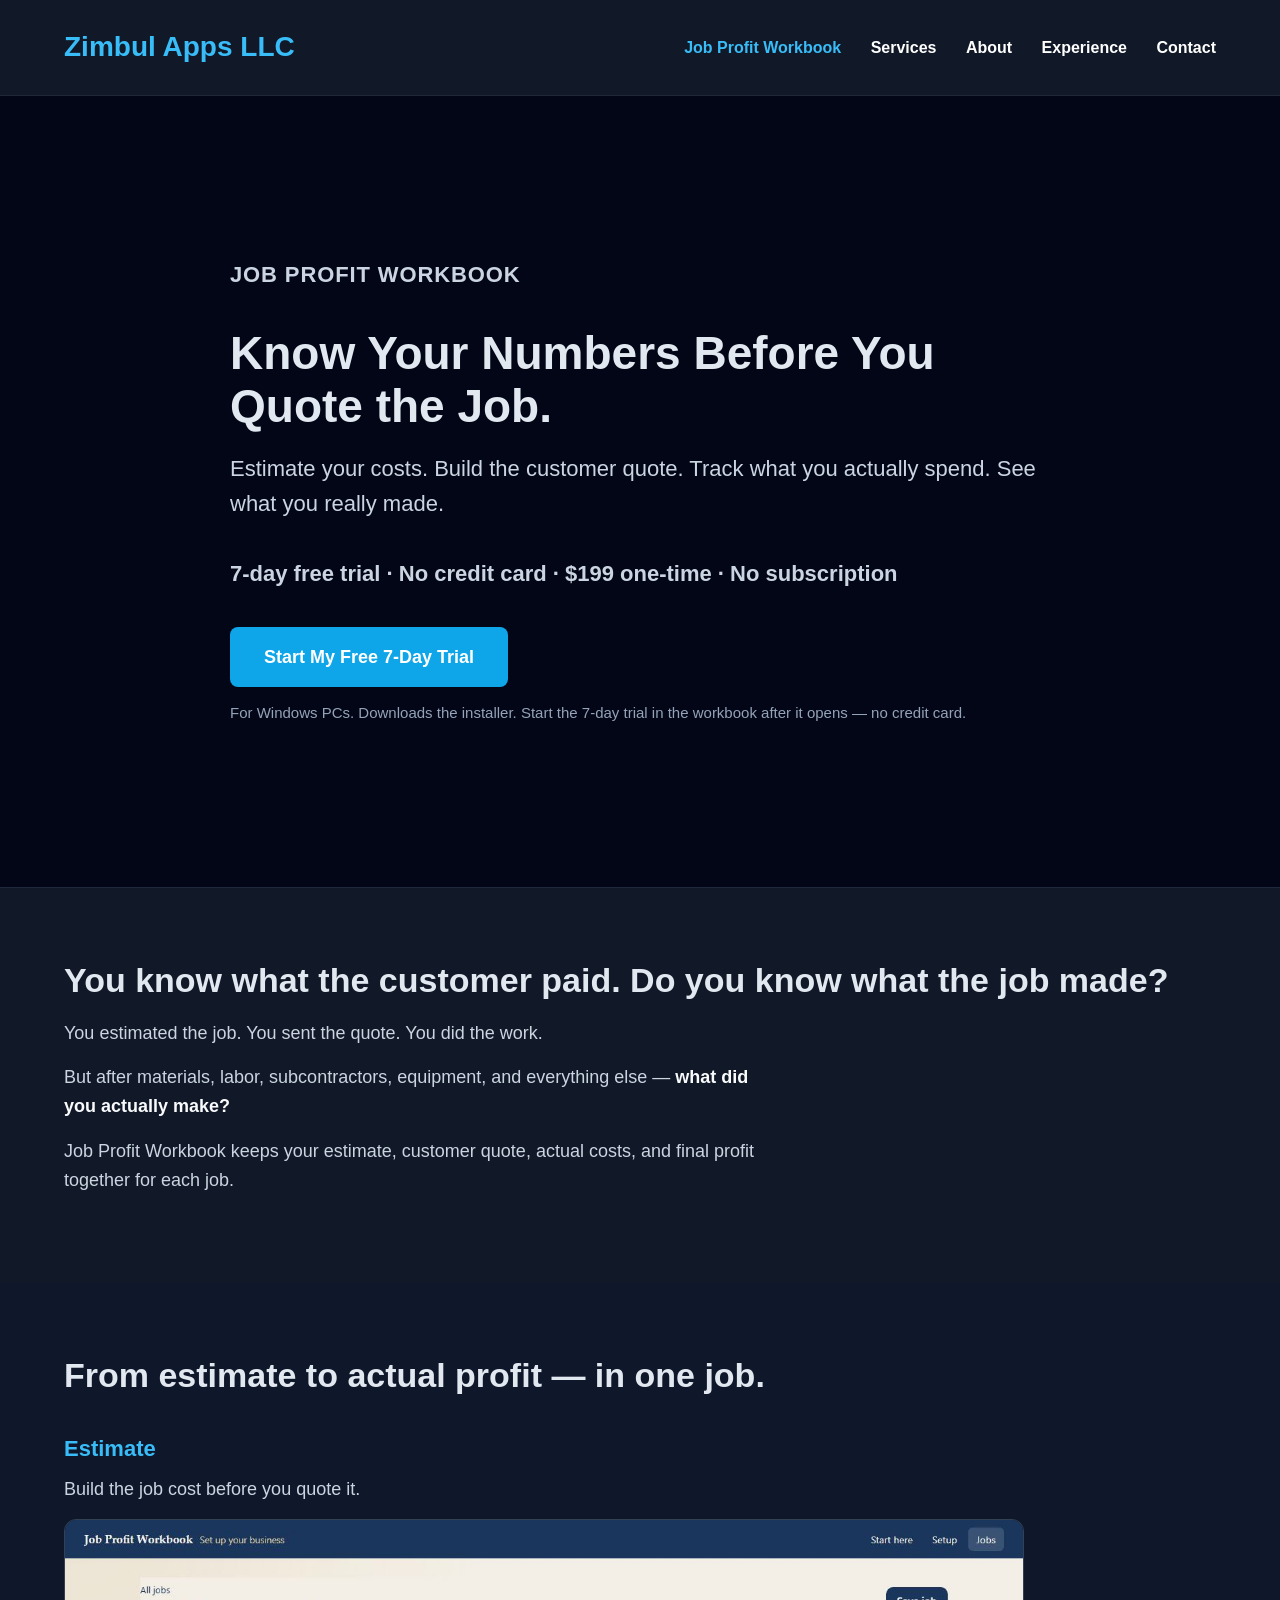
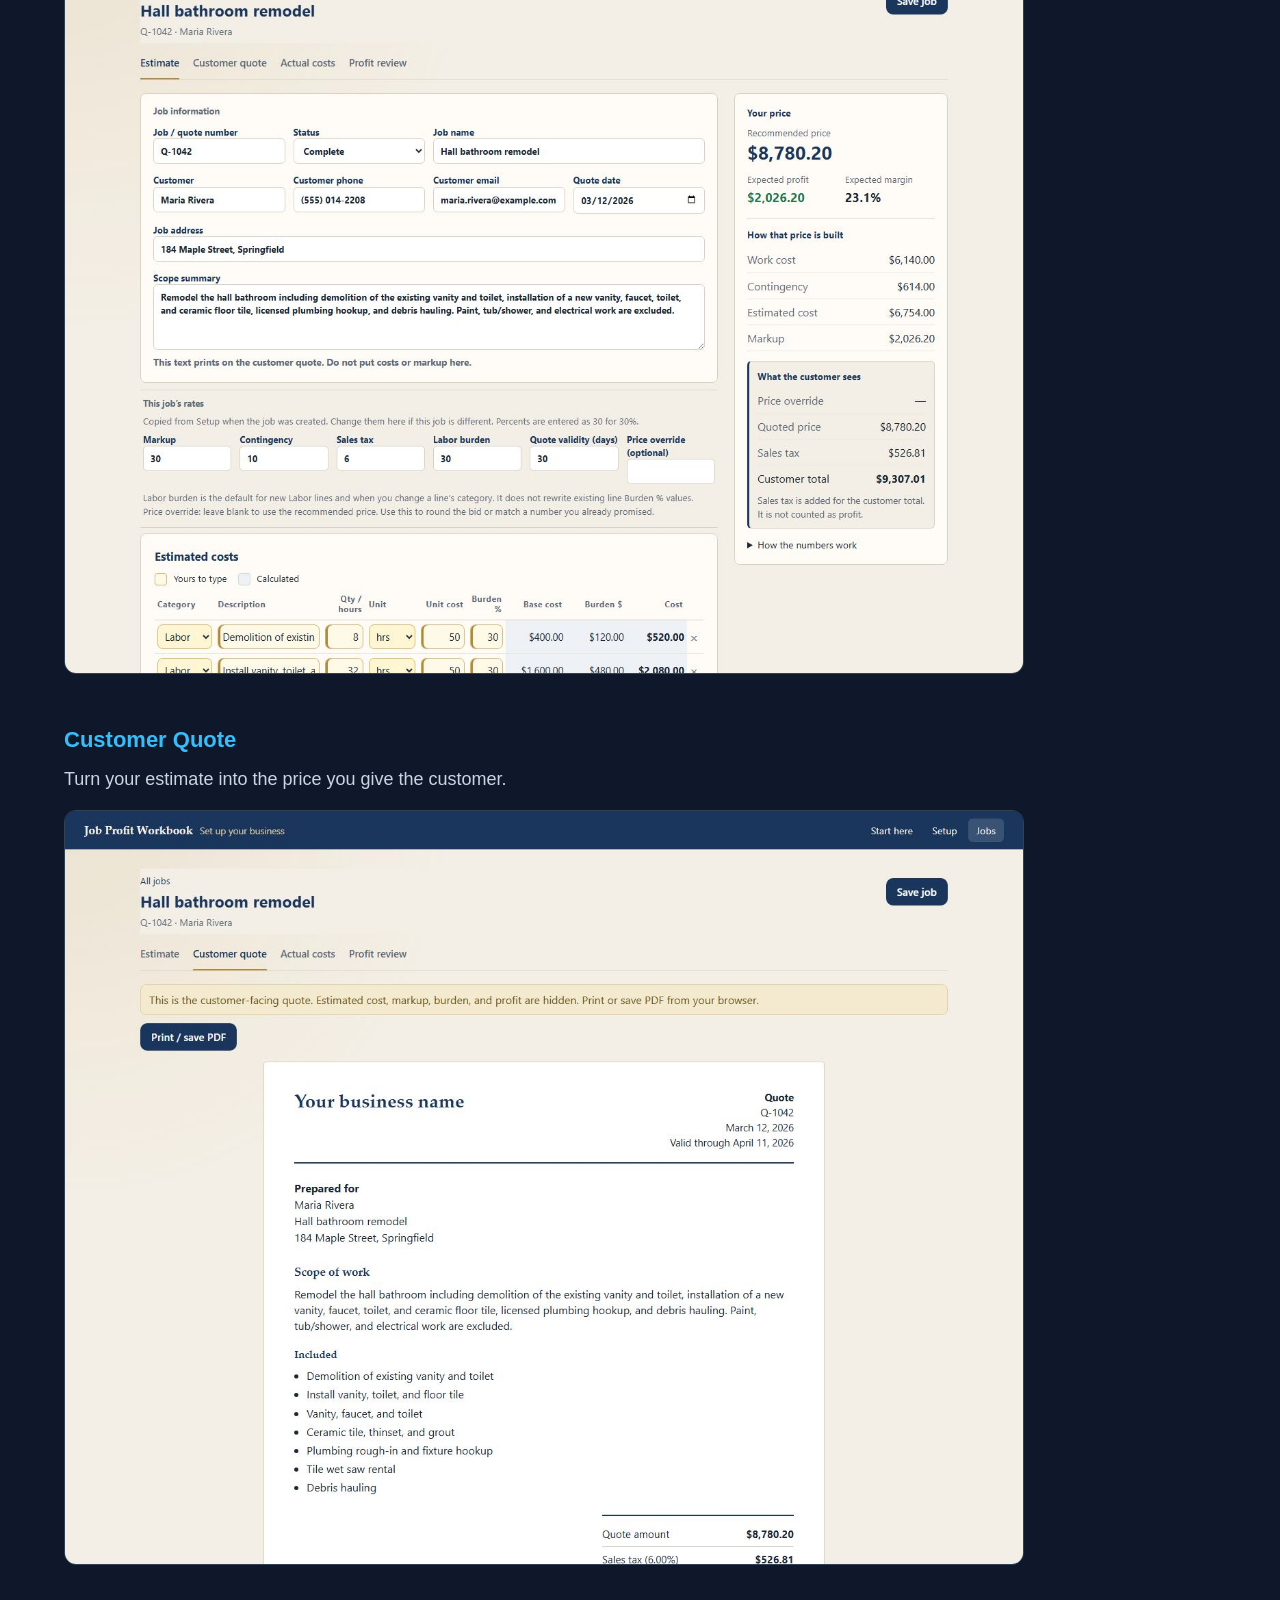
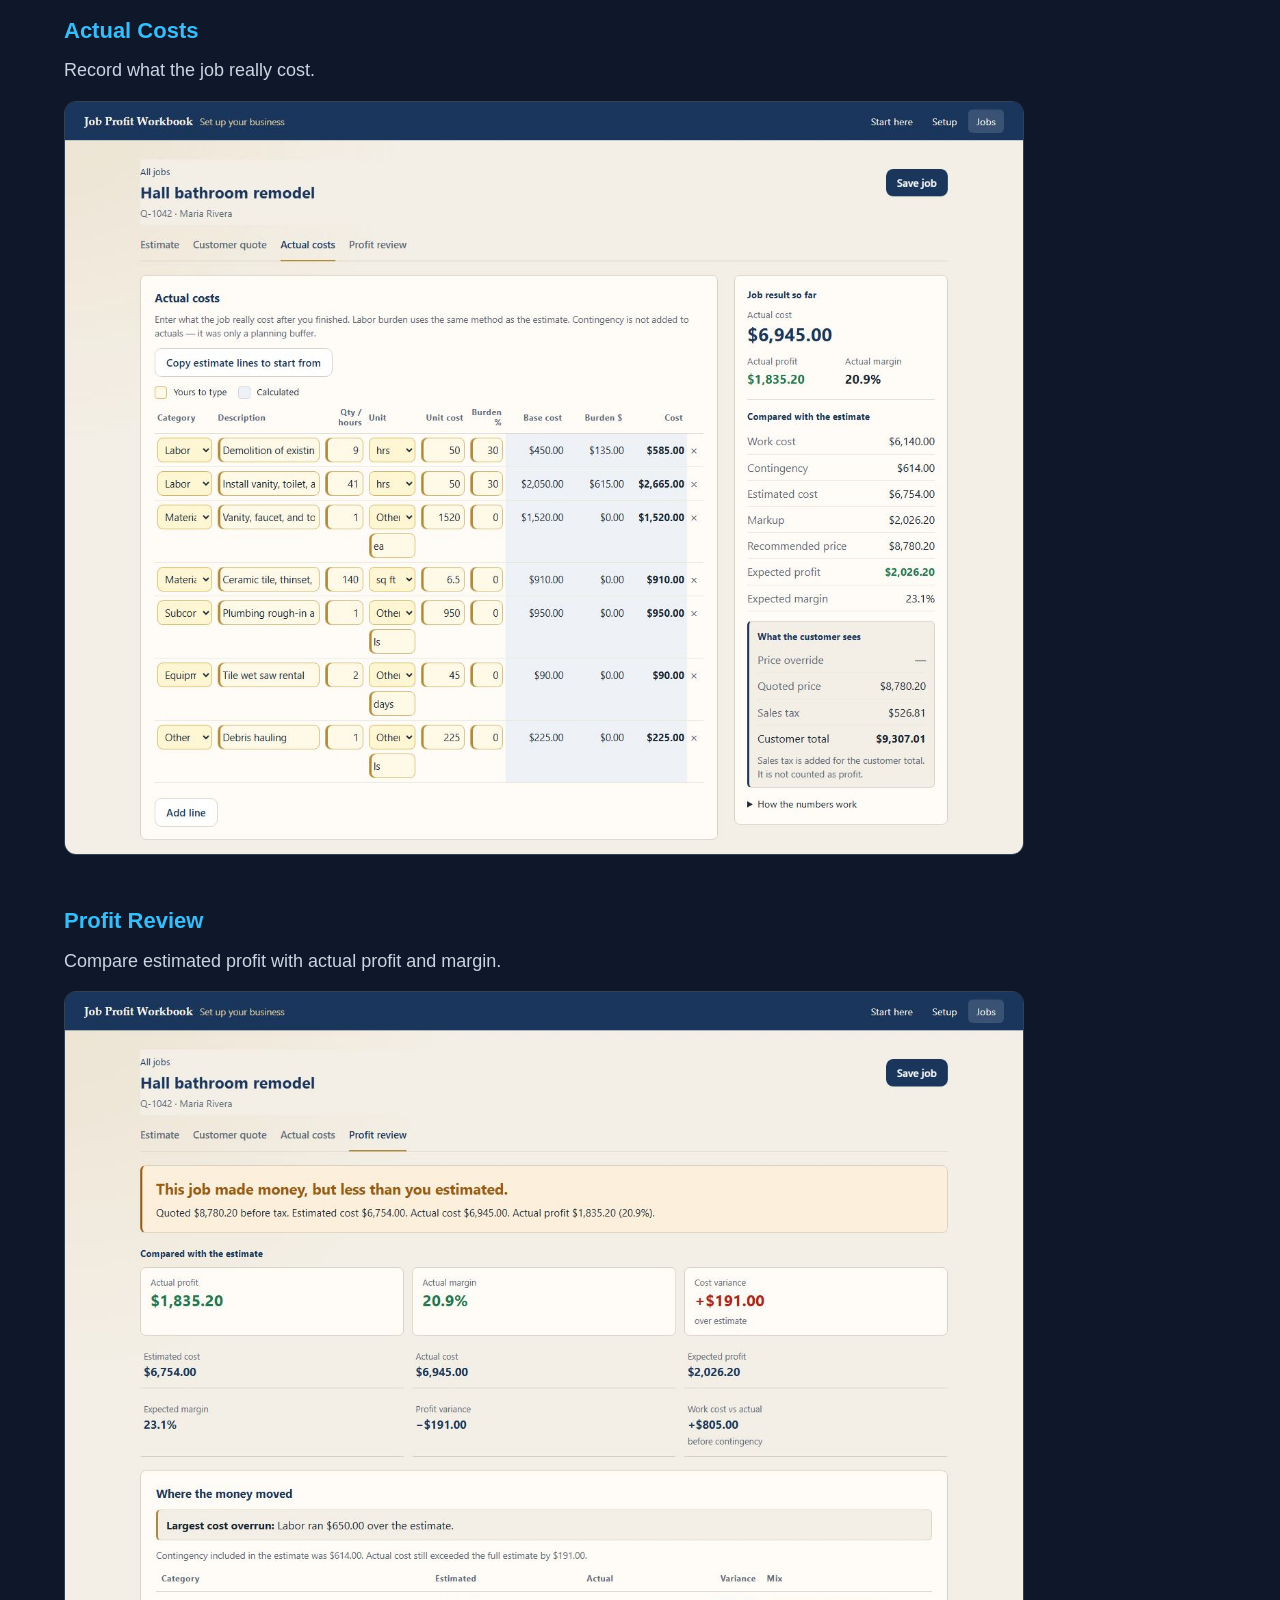
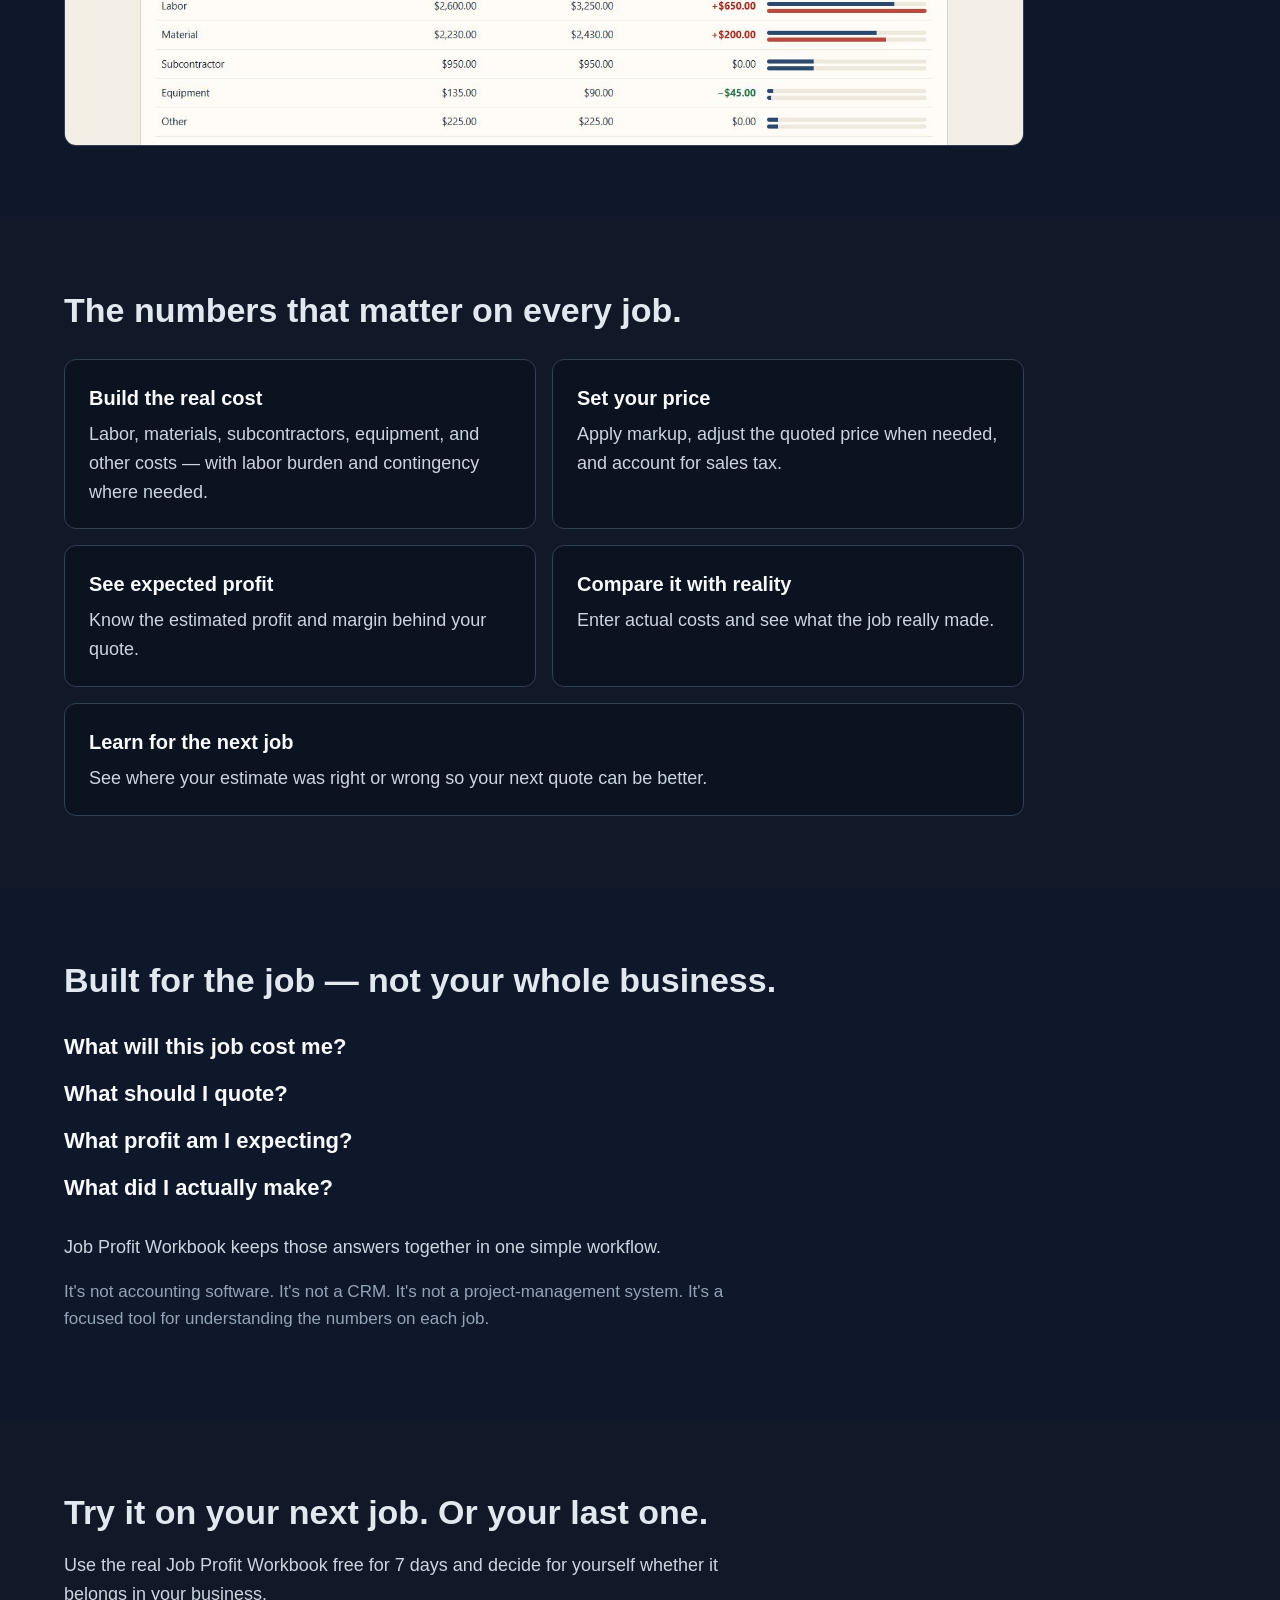
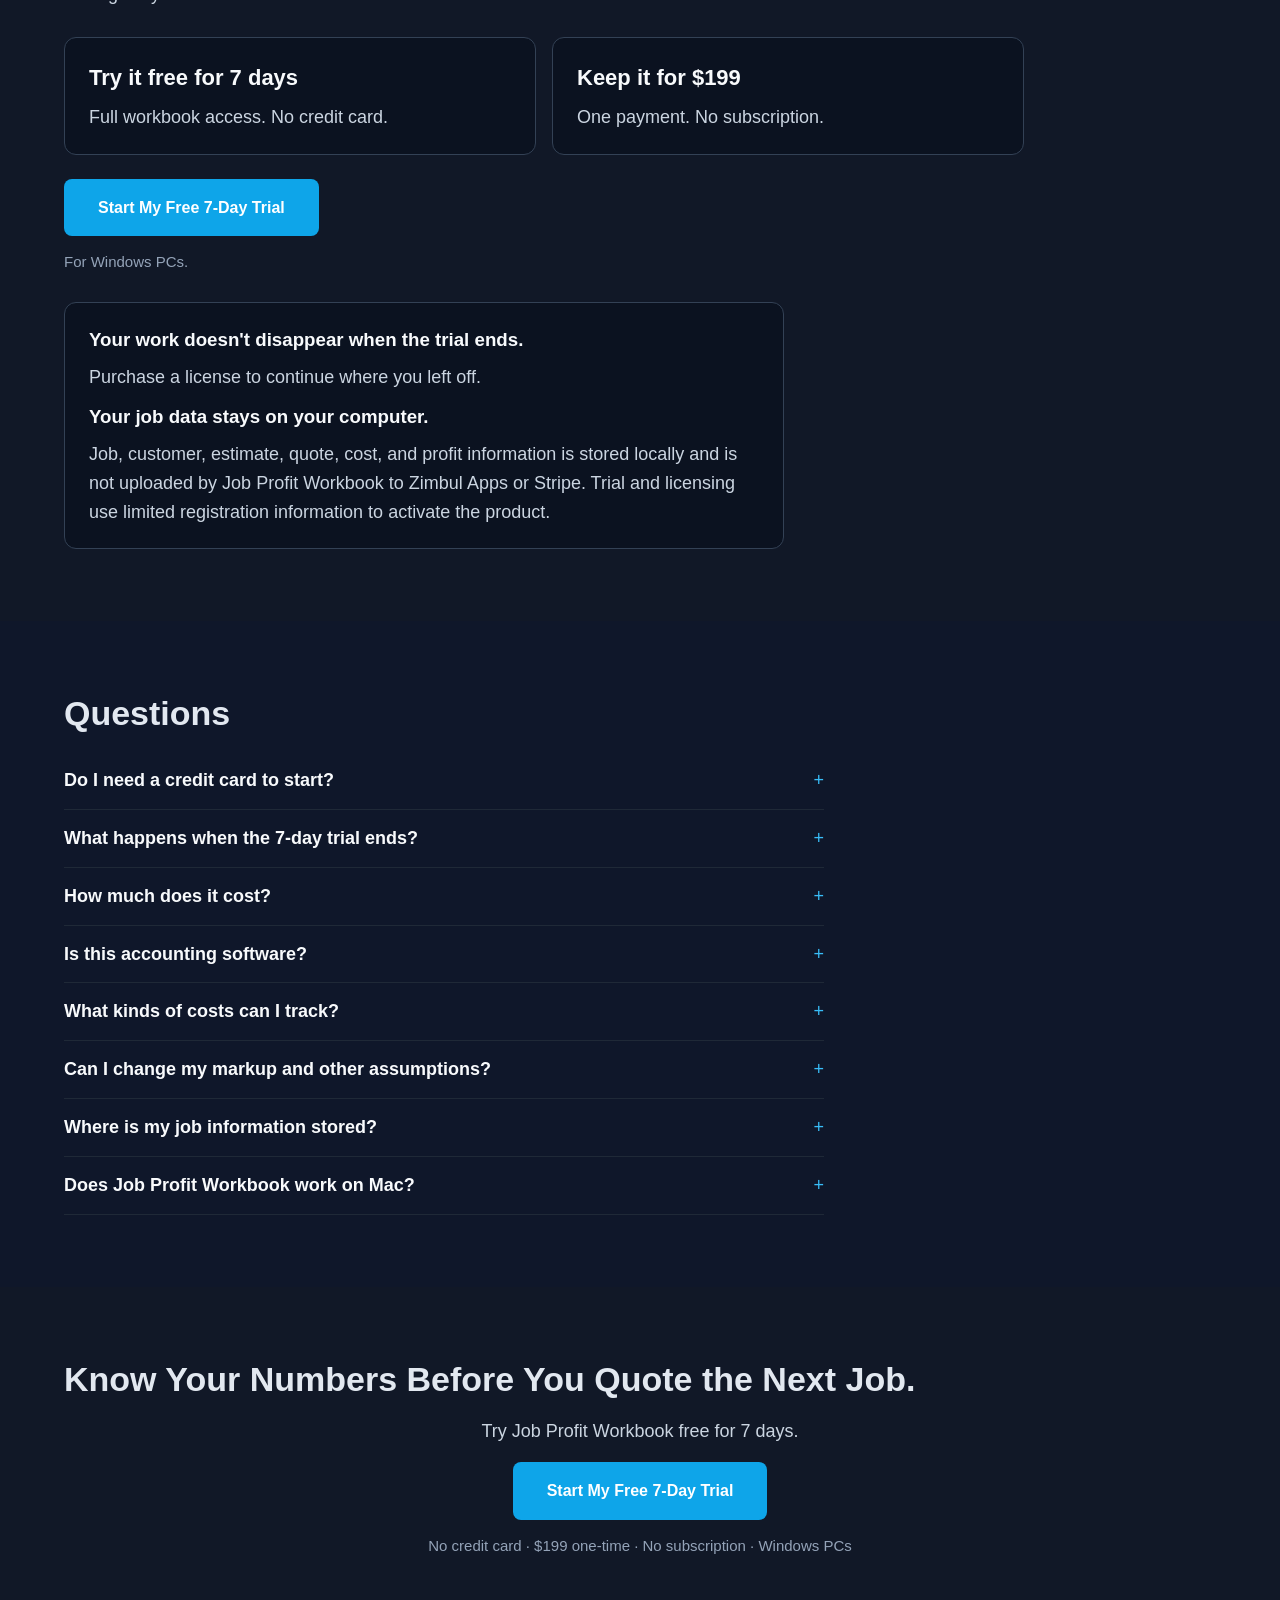
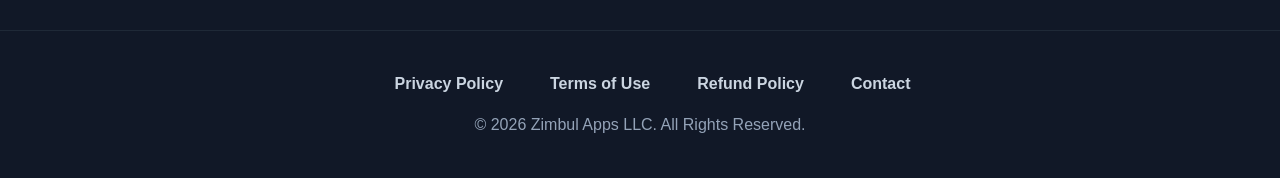
==== job-profit-workbook/index.html @ f424b46e "Launch Job Profit Workbook V1 product page and legal pages Co-authored-by: Cursor <cursoragent@curso" ====
<!DOCTYPE html>
<html lang="en">

<head>
    <meta charset="UTF-8">
    <meta name="viewport" content="width=device-width, initial-scale=1.0">
    <title>Job Profit Workbook | Know Your Numbers Before You Quote | Zimbul Apps</title>
    <meta name="description" content="Job Profit Workbook helps contractors estimate costs, build a customer quote, track actual costs, and see job profit. 7-day free trial on Windows. $199 one-time. No subscription.">
    <link rel="canonical" href="https://zimbulapps.com/job-profit-workbook/">
    <link rel="stylesheet" href="../styles.css">
    <link rel="stylesheet" href="product.css">
</head>

<body class="jpw-page">

<a class="jpw-skip" href="#main">Skip to content</a>

<header class="jpw-header">
    <div class="container">
        <a class="logo" href="/">Zimbul Apps LLC</a>

        <nav>
            <a href="/job-profit-workbook/" aria-current="page">Job Profit Workbook</a>
            <a href="/#services">Services</a>
            <a href="/#about">About</a>
            <a href="/#experience">Experience</a>
            <a href="/#contact">Contact</a>
        </nav>
    </div>
</header>

<main id="main">

<section class="hero jpw-hero">
    <div class="container">
        <p class="jpw-kicker">Job Profit Workbook</p>
        <h1>Know Your Numbers Before You Quote the Job.</h1>
        <p class="jpw-lede">Estimate your costs. Build the customer quote. Track what you actually spend. See what you really made.</p>
        <p class="jpw-offer-line"><strong>7-day free trial · No credit card · $199 one-time · No subscription</strong></p>
        <a class="btn" href="JobProfitWorkbookSetup.exe" download="JobProfitWorkbookSetup.exe">Start My Free 7-Day Trial</a>
        <span class="jpw-note">For Windows PCs. Downloads the installer. Start the 7-day trial in the workbook after it opens — no credit card.</span>
    </div>
</section>

<section class="jpw-section jpw-problem jpw-muted">
    <div class="container">
        <h2>You know what the customer paid. Do you know what the job made?</h2>
        <p>You estimated the job. You sent the quote. You did the work.</p>
        <p>But after materials, labor, subcontractors, equipment, and everything else — <strong>what did you actually make?</strong></p>
        <p>Job Profit Workbook keeps your estimate, customer quote, actual costs, and final profit together for each job.</p>
    </div>
</section>

<section class="jpw-section" id="workflow">
    <div class="container">
        <h2>From estimate to actual profit — in one job.</h2>
        <div class="jpw-stages">
            <figure class="jpw-stage">
                <h3>Estimate</h3>
                <p>Build the job cost before you quote it.</p>
                <img class="jpw-shot" src="images/estimate.jpg" width="1400" height="1100" alt="Job Profit Workbook Estimate screen for the example hall bathroom remodel, showing job information, cost lines, recommended price, and expected profit.">
            </figure>
            <figure class="jpw-stage">
                <h3>Customer Quote</h3>
                <p>Turn your estimate into the price you give the customer.</p>
                <img class="jpw-shot" src="images/quote.jpg" width="1400" height="1100" alt="Job Profit Workbook Customer quote screen showing a customer-facing quote with scope, included work, quote amount, sales tax, and total. Estimated cost, markup, and profit are not shown.">
            </figure>
            <figure class="jpw-stage">
                <h3>Actual Costs</h3>
                <p>Record what the job really cost.</p>
                <img class="jpw-shot" src="images/actuals.jpg" width="1400" height="1100" alt="Job Profit Workbook Actual costs screen with labor, material, subcontractor, equipment, and other lines, plus actual cost, actual profit, and actual margin.">
            </figure>
            <figure class="jpw-stage">
                <h3>Profit Review</h3>
                <p>Compare estimated profit with actual profit and margin.</p>
                <img class="jpw-shot" src="images/review.jpg" width="1400" height="1100" alt="Job Profit Workbook Profit review screen comparing estimated and actual cost, profit, margin, and category variances for the example hall bathroom remodel.">
            </figure>
        </div>
    </div>
</section>

<section class="jpw-section jpw-muted">
    <div class="container">
        <h2>The numbers that matter on every job.</h2>
        <div class="jpw-points">
            <div class="jpw-point">
                <h3>Build the real cost</h3>
                <p>Labor, materials, subcontractors, equipment, and other costs — with labor burden and contingency where needed.</p>
            </div>
            <div class="jpw-point">
                <h3>Set your price</h3>
                <p>Apply markup, adjust the quoted price when needed, and account for sales tax.</p>
            </div>
            <div class="jpw-point">
                <h3>See expected profit</h3>
                <p>Know the estimated profit and margin behind your quote.</p>
            </div>
            <div class="jpw-point">
                <h3>Compare it with reality</h3>
                <p>Enter actual costs and see what the job really made.</p>
            </div>
            <div class="jpw-point jpw-point-span">
                <h3>Learn for the next job</h3>
                <p>See where your estimate was right or wrong so your next quote can be better.</p>
            </div>
        </div>
    </div>
</section>

<section class="jpw-section jpw-position">
    <div class="container">
        <h2>Built for the job — not your whole business.</h2>
        <div class="jpw-questions">
            <p>What will this job cost me?</p>
            <p>What should I quote?</p>
            <p>What profit am I expecting?</p>
            <p>What did I actually make?</p>
        </div>
        <p>Job Profit Workbook keeps those answers together in one simple workflow.</p>
        <p class="aside">It's not accounting software. It's not a CRM. It's not a project-management system. It's a focused tool for understanding the numbers on each job.</p>
    </div>
</section>

<section class="jpw-section jpw-muted" id="offer">
    <div class="container">
        <h2>Try it on your next job. Or your last one.</h2>
        <p>Use the real Job Profit Workbook free for 7 days and decide for yourself whether it belongs in your business.</p>
        <div class="jpw-offer-pair">
            <div class="jpw-offer-card">
                <h3>Try it free for 7 days</h3>
                <p>Full workbook access. No credit card.</p>
            </div>
            <div class="jpw-offer-card">
                <h3>Keep it for $199</h3>
                <p>One payment. No subscription.</p>
            </div>
        </div>
        <a class="btn" href="JobProfitWorkbookSetup.exe" download="JobProfitWorkbookSetup.exe">Start My Free 7-Day Trial</a>
        <span class="jpw-note">For Windows PCs.</span>
        <div class="jpw-keep">
            <h3>Your work doesn't disappear when the trial ends.</h3>
            <p>Purchase a license to continue where you left off.</p>
            <h3>Your job data stays on your computer.</h3>
            <p>Job, customer, estimate, quote, cost, and profit information is stored locally and is not uploaded by Job Profit Workbook to Zimbul Apps or Stripe. Trial and licensing use limited registration information to activate the product.</p>
        </div>
    </div>
</section>

<section class="jpw-section" id="faq">
    <div class="container">
        <h2>Questions</h2>
        <div class="jpw-faq">
            <details>
                <summary>Do I need a credit card to start?</summary>
                <p>No. You can use Job Profit Workbook free for 7 days without entering a credit card.</p>
            </details>
            <details>
                <summary>What happens when the 7-day trial ends?</summary>
                <p>Your work doesn't disappear. Your jobs remain stored on your computer. Purchase a license to continue where you left off.</p>
            </details>
            <details>
                <summary>How much does it cost?</summary>
                <p>$199 one-time. There is no monthly subscription.</p>
            </details>
            <details>
                <summary>Is this accounting software?</summary>
                <p>No. Job Profit Workbook is a focused job-profit tool for estimating costs, building a customer quote, recording actual costs, and reviewing the profit on individual jobs.</p>
            </details>
            <details>
                <summary>What kinds of costs can I track?</summary>
                <p>Labor, materials, subcontractors, equipment, and other job costs.</p>
            </details>
            <details>
                <summary>Can I change my markup and other assumptions?</summary>
                <p>Yes. You can set your markup, sales tax, contingency, and labor burden and adjust the quoted price when needed.</p>
            </details>
            <details>
                <summary>Where is my job information stored?</summary>
                <p>Your jobs and business setup are stored locally on your computer — not in the browser or in a Zimbul Apps cloud database. Job, customer, estimate, quote, cost, and profit information is not uploaded by Job Profit Workbook to Zimbul Apps or Stripe. Trial and licensing use limited registration information to activate the product. You can also create a backup to keep a separate copy or move your workbook to another computer.</p>
            </details>
            <details>
                <summary>Does Job Profit Workbook work on Mac?</summary>
                <p>Job Profit Workbook V1 is currently available for Windows PCs.</p>
            </details>
        </div>
    </div>
</section>

<section class="jpw-section jpw-muted jpw-final">
    <div class="container">
        <h2>Know Your Numbers Before You Quote the Next Job.</h2>
        <p>Try Job Profit Workbook free for 7 days.</p>
        <a class="btn" href="JobProfitWorkbookSetup.exe" download="JobProfitWorkbookSetup.exe">Start My Free 7-Day Trial</a>
        <span class="jpw-note">No credit card · $199 one-time · No subscription · Windows PCs</span>
    </div>
</section>

</main>

<footer>
    <div class="container">
        <nav class="site-legal-nav" aria-label="Legal">
            <a href="/privacy/">Privacy Policy</a>
            <a href="/terms/">Terms of Use</a>
            <a href="/refund-policy/">Refund Policy</a>
            <a href="/#contact">Contact</a>
        </nav>
        <p>© 2026 Zimbul Apps LLC. All Rights Reserved.</p>
    </div>
</footer>

</body>

</html>
---- styles.css ----
/* =========================
   Zimbul Apps LLC
========================= */

*{
    margin:0;
    padding:0;
    box-sizing:border-box;
}

body{
    font-family:Arial, Helvetica, sans-serif;
    background:#0f172a;
    color:#ffffff;
    line-height:1.6;
}

.container{
    width:90%;
    max-width:1200px;
    margin:0 auto;
}

header{
    background:#111827;
    padding:25px 0;
    border-bottom:1px solid #1f2937;
}

header .container{
    display:flex;
    justify-content:space-between;
    align-items:center;
}

.logo{
    font-size:28px;
    font-weight:bold;
    color:#38bdf8;
}

nav a{
    color:#ffffff;
    text-decoration:none;
    margin-left:25px;
    font-weight:bold;
}

nav a:hover{
    color:#38bdf8;
}

.hero{
    min-height:75vh;
    display:flex;
    align-items:center;
    text-align:center;
    background:linear-gradient(135deg,#020617,#111827,#1e293b);
}

.hero h1{
    font-size:52px;
    margin-bottom:20px;
}

.hero p{
    font-size:22px;
    max-width:850px;
    margin:0 auto 35px;
    color:#cbd5e1;
}

.btn{
    display:inline-block;
    background:#0ea5e9;
    color:#ffffff;
    padding:16px 34px;
    border-radius:8px;
    text-decoration:none;
    font-weight:bold;
    border:none;
    cursor:pointer;
    transition:0.3s ease;
}

.btn:hover{
    background:#0284c7;
    transform:translateY(-2px);
}

section{
    padding:80px 0;
}

.section-title{
    font-size:36px;
    margin-bottom:25px;
    text-align:center;
}

#about p,
#experience p,
#contact p{
    font-size:18px;
    color:#cbd5e1;
    margin-bottom:18px;
}

.cards{
    display:grid;
    grid-template-columns:repeat(3, 1fr);
    gap:28px;
    margin-top:40px;
}

.card{
    background:#1e293b;
    padding:30px;
    border-radius:14px;
    border:1px solid #334155;
    box-shadow:0 10px 25px rgba(0,0,0,0.25);
    transition:0.3s ease;
}

.card:hover{
    transform:translateY(-6px);
    border-color:#38bdf8;
}

.card h3{
    color:#38bdf8;
    font-size:24px;
    margin-bottom:15px;
}

.card p{
    color:#cbd5e1;
    font-size:17px;
}

.contact-info{
    margin:25px 0 35px;
}

.contact-info a{
    color:#38bdf8;
}

.contact-form{
    display:flex;
    flex-direction:column;
    gap:20px;
    margin-top:40px;
}

.contact-form input,
.contact-form textarea{
    width:100%;
    padding:16px;
    border:1px solid #334155;
    border-radius:8px;
    background:#111827;
    color:#ffffff;
    font-size:16px;
}

.contact-form input::placeholder,
.contact-form textarea::placeholder{
    color:#94a3b8;
}

.contact-form input:focus,
.contact-form textarea:focus{
    outline:none;
    border-color:#38bdf8;
    box-shadow:0 0 0 2px rgba(56,189,248,0.25);
}

.contact-form textarea{
    min-height:180px;
    resize:vertical;
}

.contact-form .btn{
    width:100%;
    font-size:16px;
}

footer{
    background:#111827;
    text-align:center;
    padding:40px;
    border-top:1px solid #1f2937;
    color:#94a3b8;
}

footer .site-legal-nav{
    display:flex;
    flex-wrap:wrap;
    justify-content:center;
    gap:10px 22px;
    margin-bottom:16px;
}

footer .site-legal-nav a{
    color:#cbd5e1;
    text-decoration:none;
    font-weight:bold;
}

footer .site-legal-nav a:hover{
    color:#38bdf8;
}

footer .site-legal-nav a:focus-visible{
    outline:3px solid #38bdf8;
    outline-offset:3px;
}

/* Mobile */
@media(max-width:900px){
    .cards{
        grid-template-columns:1fr 1fr;
    }

    .hero h1{
        font-size:40px;
    }
}

@media(max-width:650px){
    header .container{
        flex-direction:column;
        gap:20px;
    }

    nav a{
        margin:0 10px;
    }

    .cards{
        grid-template-columns:1fr;
    }

    .hero h1{
        font-size:34px;
    }

    .hero p{
        font-size:18px;
    }
}
---- job-profit-workbook/product.css ----
/* Job Profit Workbook product page — extends site brand, not the homepage layout. */

.jpw-page {
    color: #e2e8f0;
}

.jpw-page a:focus-visible,
.jpw-page button:focus-visible,
.jpw-page summary:focus-visible {
    outline: 3px solid #38bdf8;
    outline-offset: 3px;
}

.jpw-skip {
    position: absolute;
    left: 12px;
    top: -48px;
    z-index: 50;
    background: #0ea5e9;
    color: #fff;
    padding: 8px 14px;
    border-radius: 6px;
}

.jpw-skip:focus {
    top: 12px;
}

.jpw-header .logo {
    text-decoration: none;
}

.jpw-header .logo:hover {
    color: #7dd3fc;
}

.jpw-header nav a[aria-current="page"] {
    color: #38bdf8;
}

.jpw-hero {
    min-height: 88vh;
    text-align: left;
    background: #020617;
    border-bottom: 1px solid #1e293b;
}

.jpw-hero .container {
    max-width: 820px;
    margin: 0 auto;
}

.jpw-kicker {
    color: #38bdf8;
    font-weight: bold;
    letter-spacing: 0.04em;
    text-transform: uppercase;
    font-size: 0.92rem;
    margin-bottom: 16px;
}

.jpw-hero h1 {
    font-size: 46px;
    line-height: 1.15;
    margin-bottom: 18px;
}

.jpw-lede {
    font-size: 21px;
    color: #cbd5e1;
    margin-bottom: 22px;
}

.jpw-offer-line {
    font-size: 18px;
    color: #f8fafc;
    margin-bottom: 28px;
}

.jpw-note {
    display: block;
    margin-top: 14px;
    color: #94a3b8;
    font-size: 15px;
}

.jpw-hero .btn {
    font-size: 18px;
}

.jpw-section {
    padding: 72px 0;
}

.jpw-section h2 {
    font-size: 34px;
    line-height: 1.2;
    margin-bottom: 18px;
    text-align: left;
}

.jpw-section p {
    font-size: 18px;
    color: #cbd5e1;
    margin-bottom: 16px;
    max-width: 720px;
}

.jpw-muted {
    background: #111827;
}

.jpw-problem strong {
    color: #f8fafc;
}

.jpw-stages {
    display: grid;
    gap: 48px;
    margin-top: 36px;
}

.jpw-stage h3 {
    color: #38bdf8;
    font-size: 22px;
    margin-bottom: 8px;
}

.jpw-stage p {
    margin-bottom: 16px;
}

.jpw-shot {
    display: block;
    width: 100%;
    max-width: 960px;
    height: auto;
    border: 1px solid #334155;
    border-radius: 12px;
    background: #0b1220;
}

.jpw-points {
    display: grid;
    grid-template-columns: 1fr 1fr;
    gap: 16px;
    margin-top: 28px;
    max-width: 960px;
}

.jpw-point {
    padding: 22px 24px;
    border: 1px solid #334155;
    border-radius: 12px;
    background: #0b1220;
}

.jpw-point-span {
    grid-column: 1 / -1;
}

.jpw-points h3 {
    font-size: 20px;
    color: #f8fafc;
    margin-bottom: 6px;
}

.jpw-points p {
    margin-bottom: 0;
    max-width: none;
}

.jpw-questions {
    display: grid;
    gap: 12px;
    margin: 28px 0;
}

.jpw-questions p {
    margin: 0;
    font-size: 22px;
    font-weight: bold;
    color: #f8fafc;
    max-width: none;
}

.jpw-position .aside {
    color: #94a3b8;
    font-size: 17px;
    max-width: 720px;
}

.jpw-offer-pair {
    display: grid;
    grid-template-columns: 1fr 1fr;
    gap: 16px;
    margin: 28px 0 24px;
    max-width: 960px;
}

.jpw-offer-card {
    padding: 22px 24px;
    border: 1px solid #334155;
    border-radius: 12px;
    background: #0b1220;
}

.jpw-offer-card h3 {
    color: #f8fafc;
    font-size: 22px;
    margin-bottom: 8px;
}

.jpw-offer-card p {
    margin-bottom: 0;
    max-width: none;
}

.jpw-keep {
    margin-top: 28px;
    padding: 22px 24px;
    border: 1px solid #334155;
    border-radius: 12px;
    background: #0b1220;
    max-width: 720px;
}

.jpw-keep h3 {
    color: #f8fafc;
    margin-bottom: 8px;
}

.jpw-keep p {
    margin-bottom: 10px;
}

.jpw-keep p:last-child {
    margin-bottom: 0;
}

.jpw-faq {
    max-width: 760px;
}

.jpw-faq details {
    border-bottom: 1px solid #1f2937;
    padding: 14px 0;
}

.jpw-faq summary {
    cursor: pointer;
    font-size: 18px;
    font-weight: bold;
    color: #f8fafc;
    list-style: none;
}

.jpw-faq summary::-webkit-details-marker {
    display: none;
}

.jpw-faq summary::after {
    content: "+";
    float: right;
    color: #38bdf8;
    font-weight: normal;
}

.jpw-faq details[open] summary::after {
    content: "–";
}

.jpw-faq details p {
    margin: 12px 0 4px;
    max-width: none;
}

.jpw-final {
    text-align: center;
}

.jpw-final h2,
.jpw-final p,
.jpw-final .jpw-note {
    margin-left: auto;
    margin-right: auto;
}

.jpw-final .jpw-note {
    display: block;
}

@media (max-width: 650px) {
    .jpw-hero h1 {
        font-size: 32px;
    }

    .jpw-lede,
    .jpw-section p {
        font-size: 17px;
    }

    .jpw-section h2 {
        font-size: 28px;
    }

    .jpw-points,
    .jpw-offer-pair {
        grid-template-columns: 1fr;
    }

    .jpw-point-span {
        grid-column: auto;
    }

    .jpw-questions p {
        font-size: 19px;
    }
}
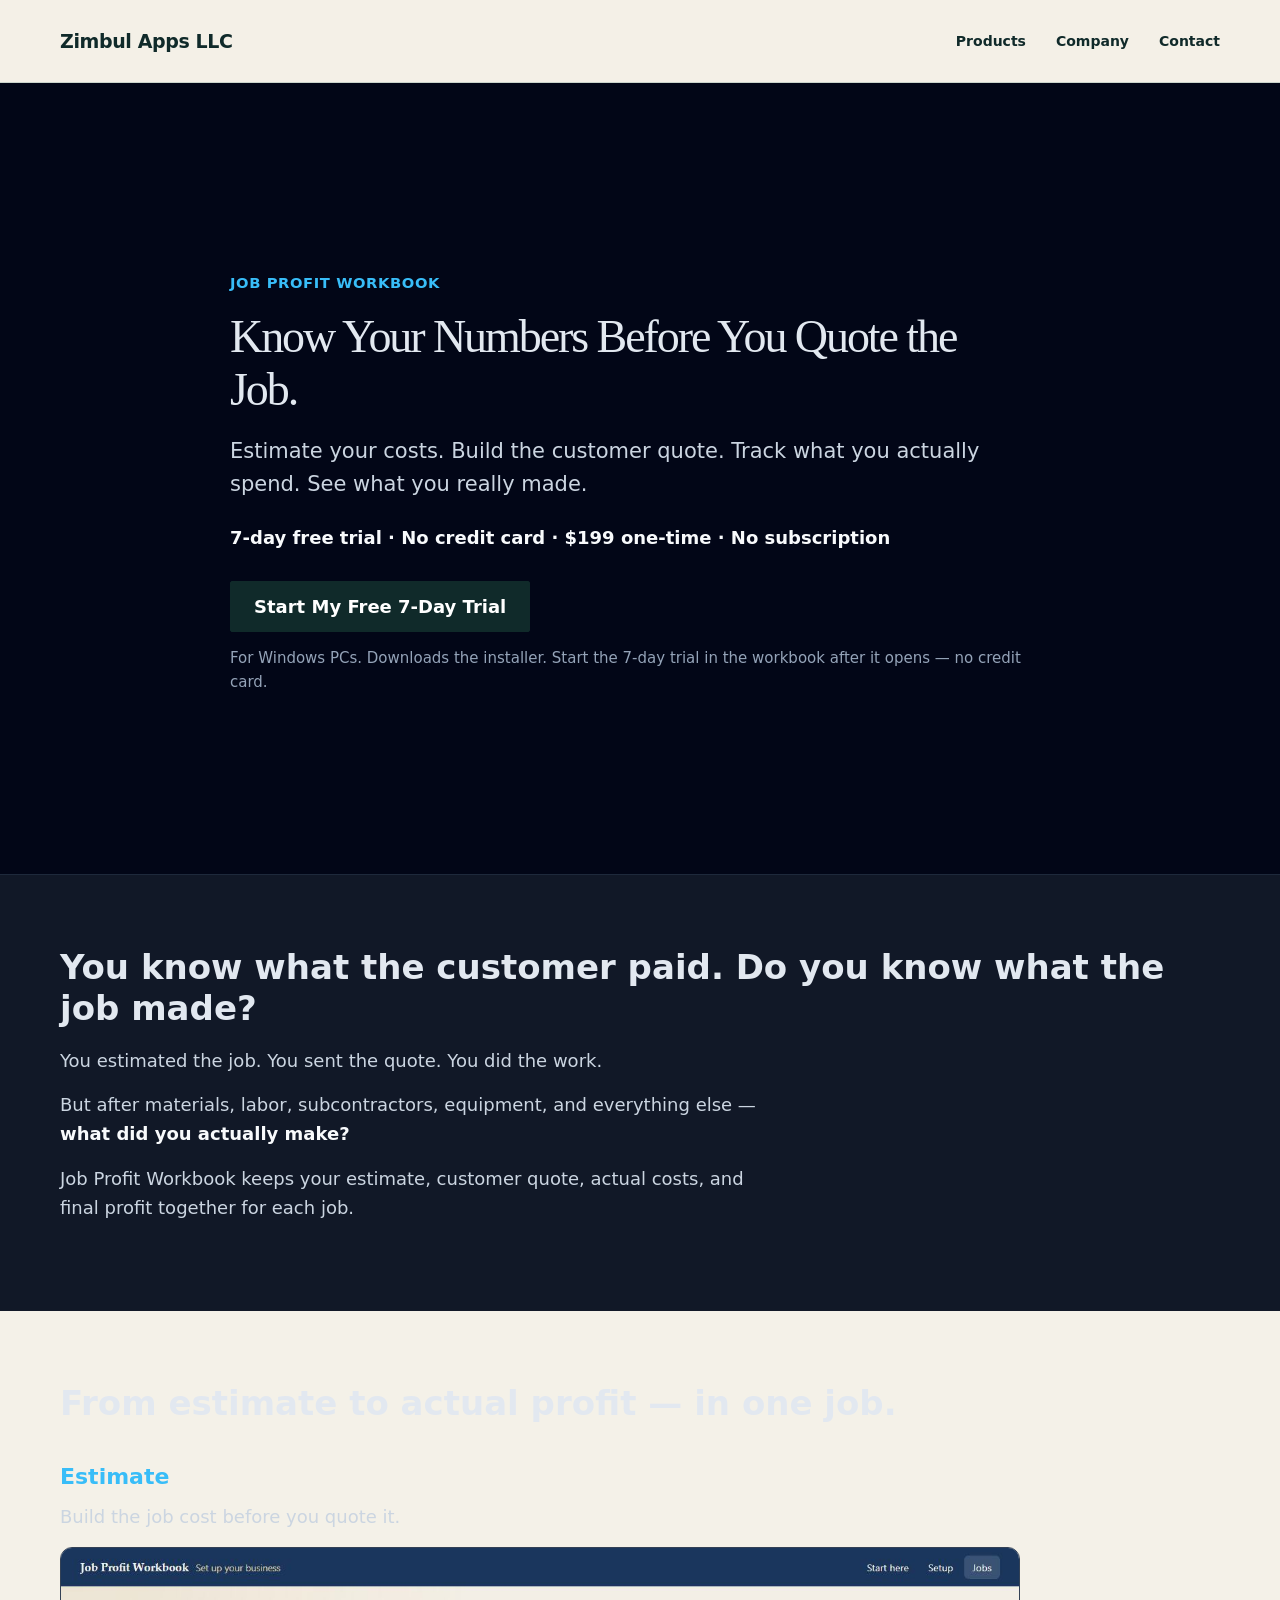
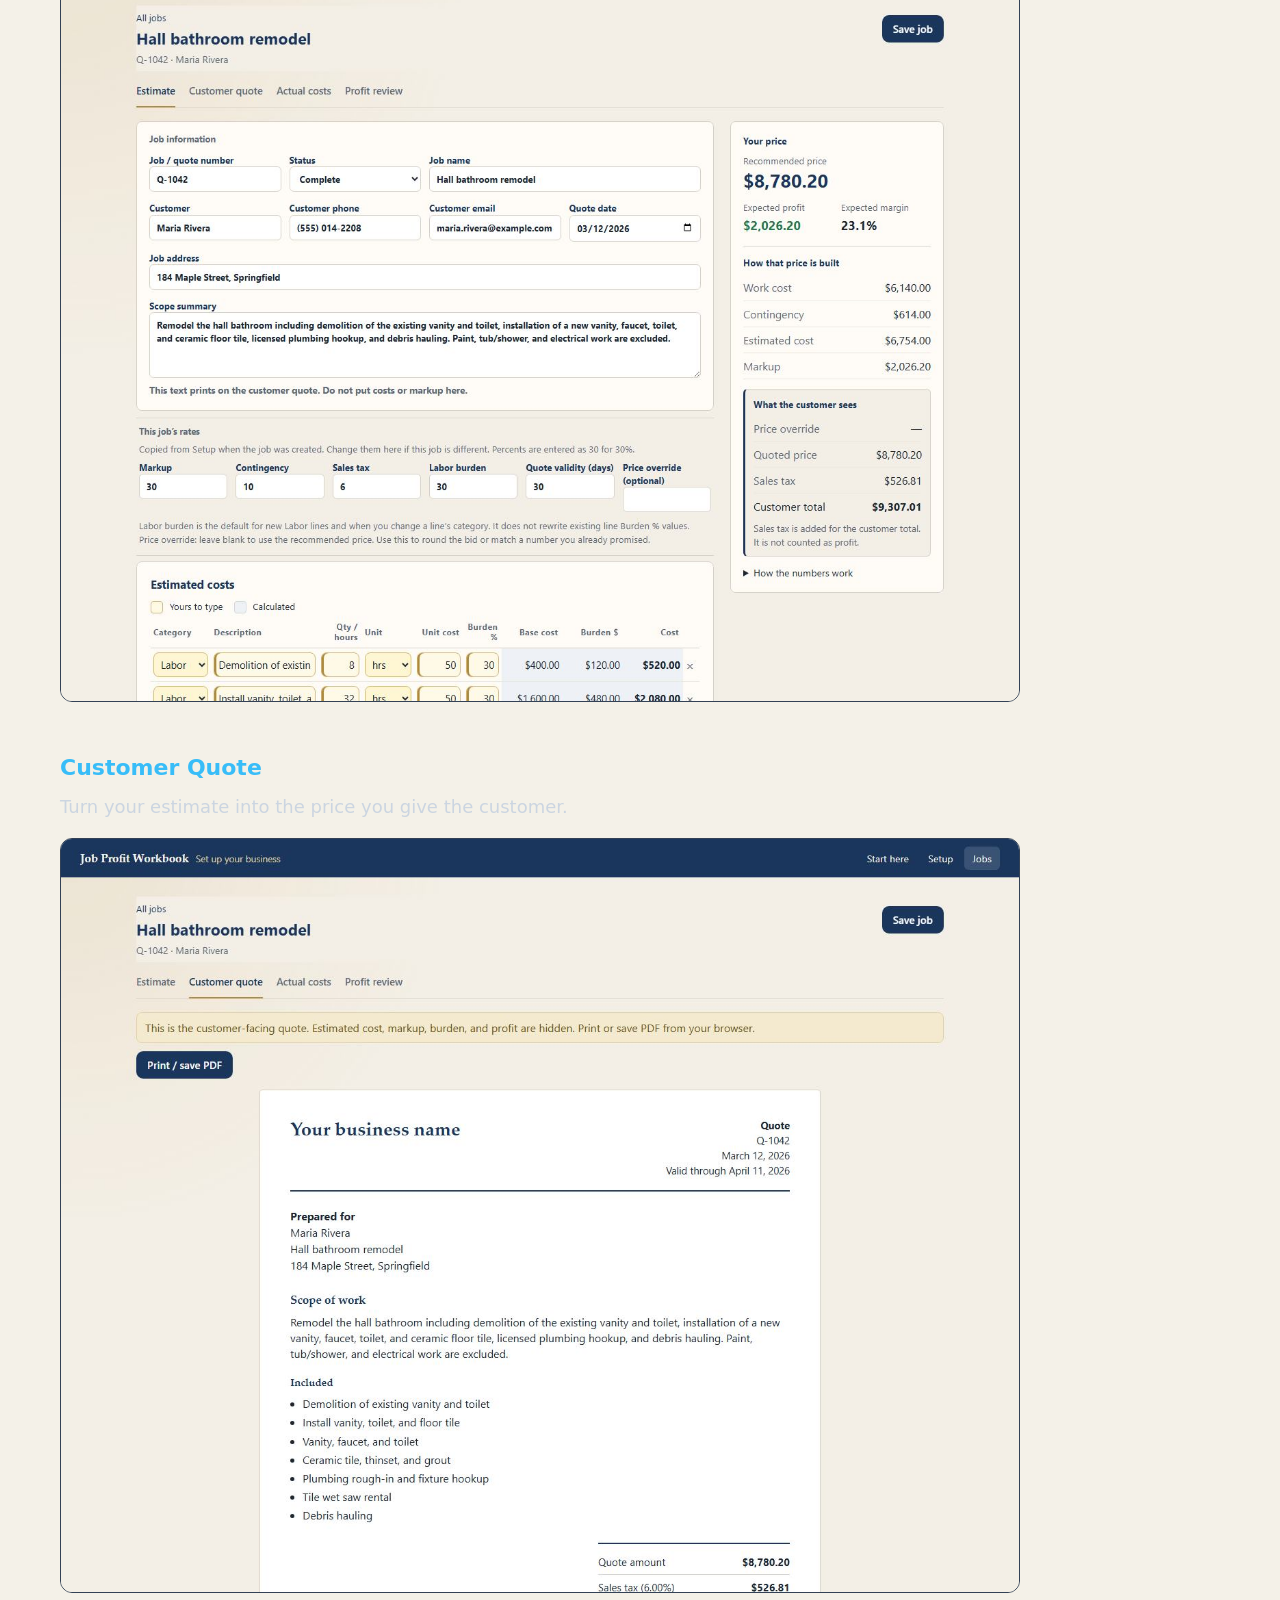
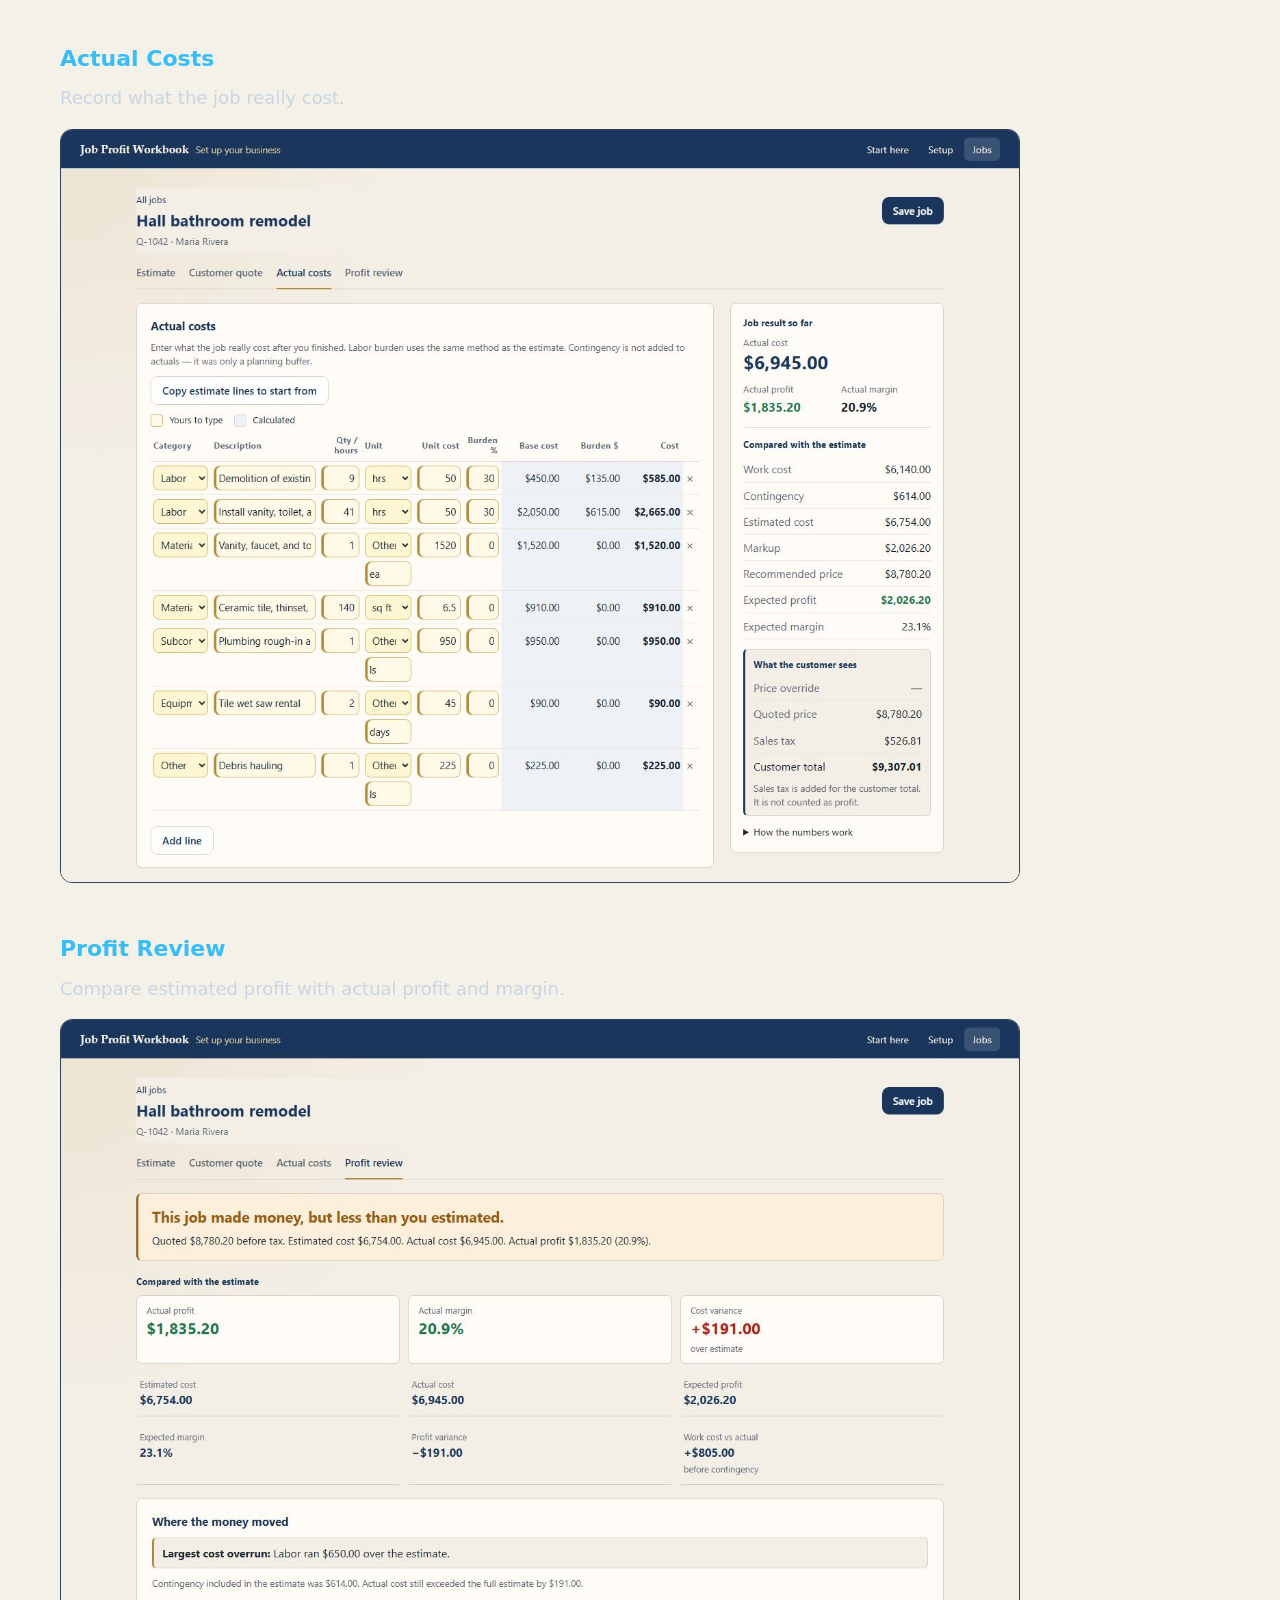
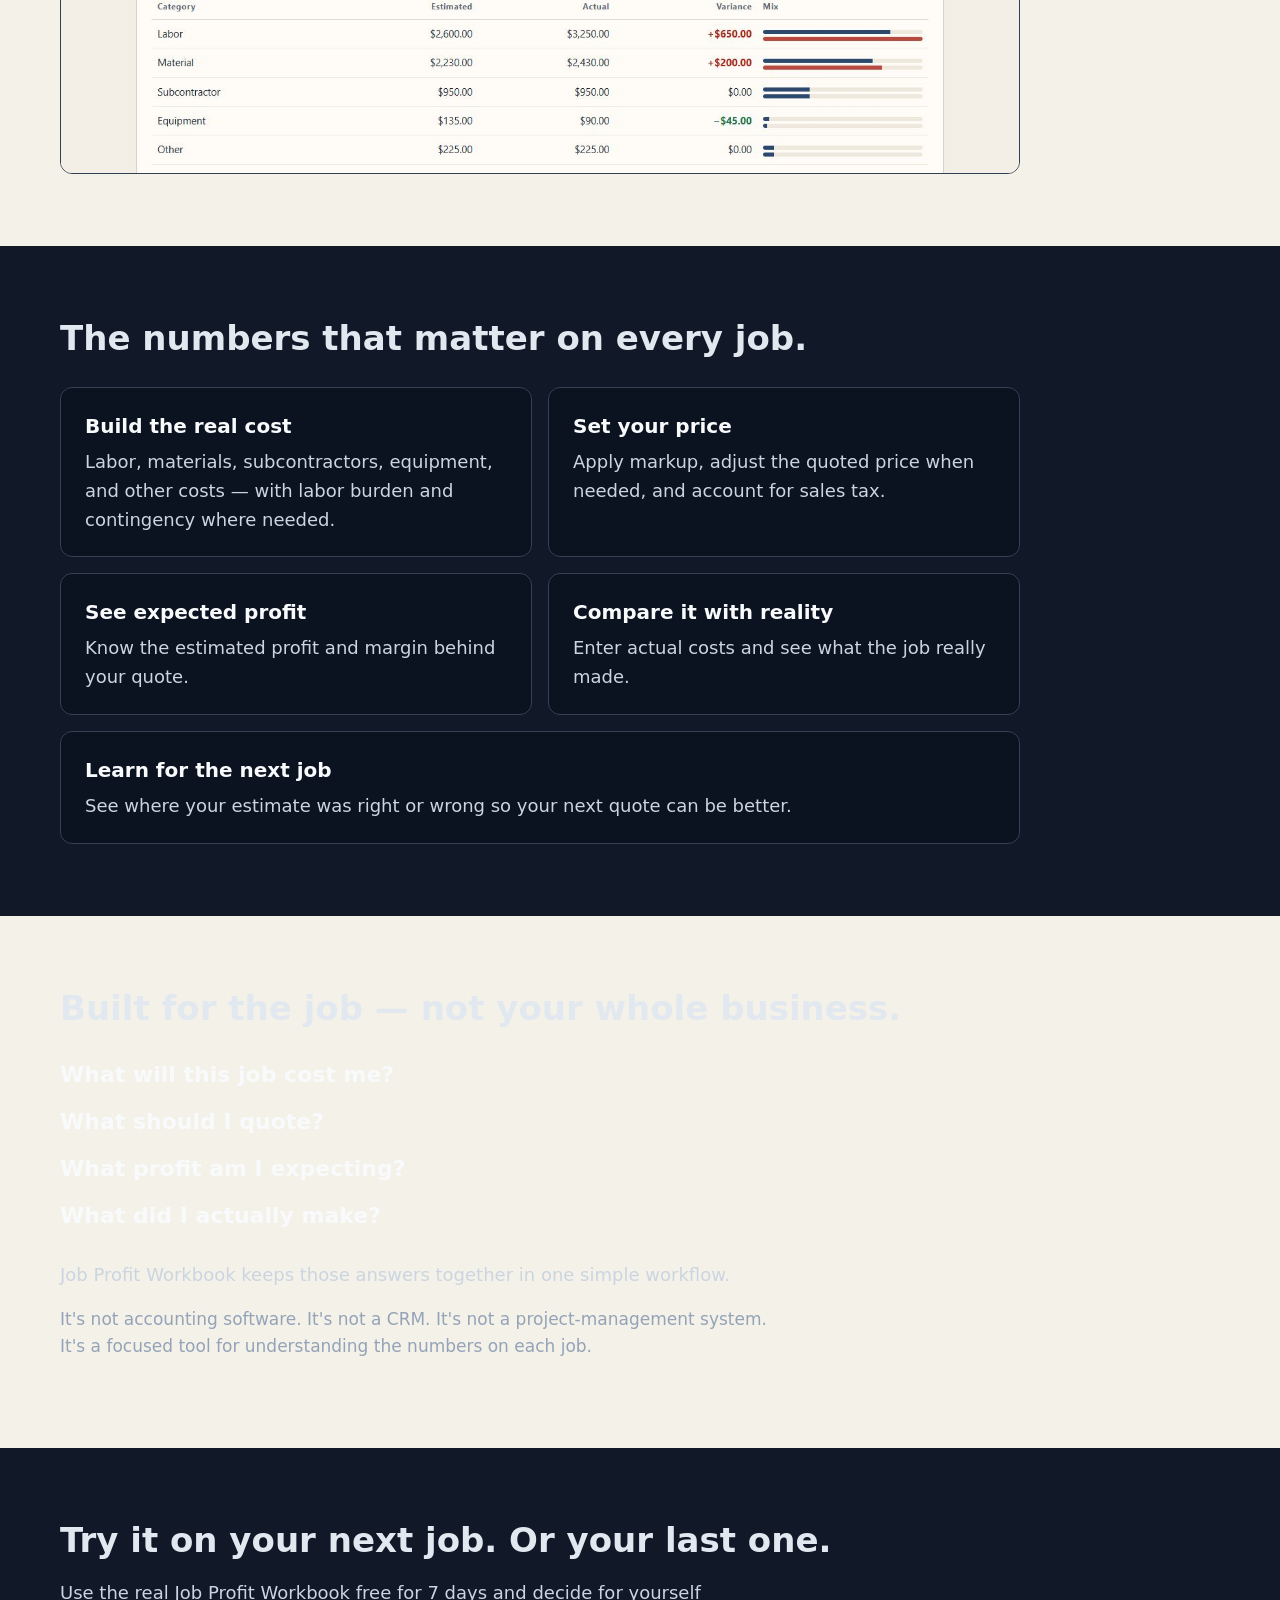
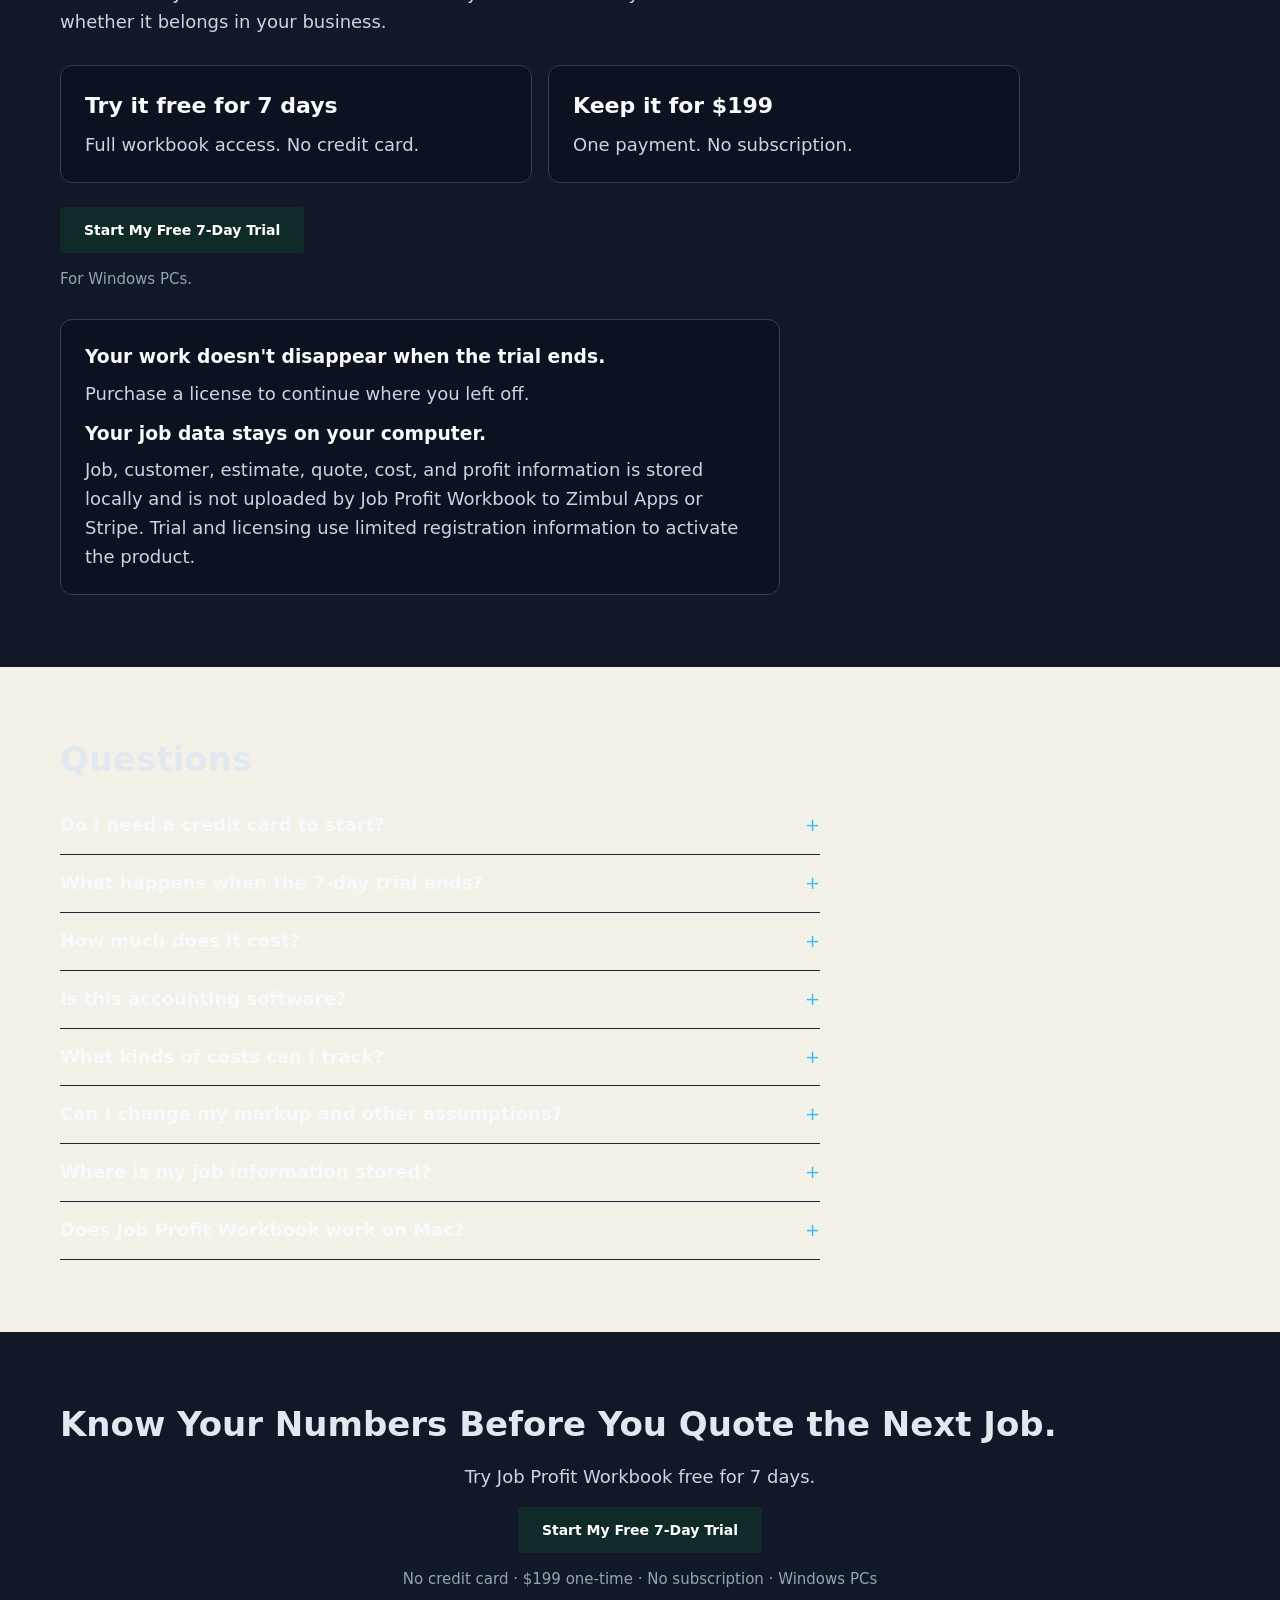
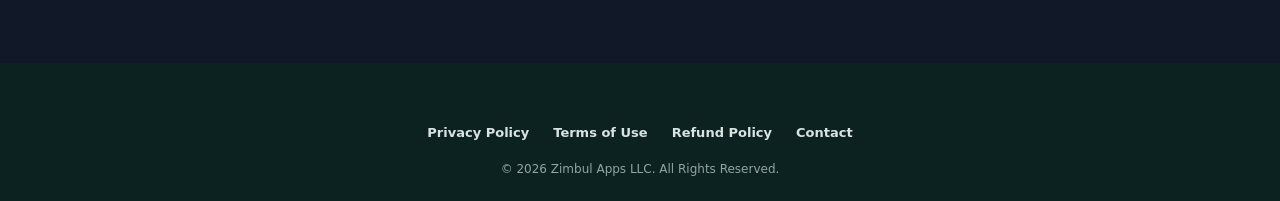
==== commit 673eb4ae: "Refresh Zimbul Apps as a product company" ====
--- a/job-profit-workbook/index.html
+++ b/job-profit-workbook/index.html
@@ -20,10 +20,8 @@
         <a class="logo" href="/">Zimbul Apps LLC</a>
 
         <nav>
-            <a href="/job-profit-workbook/" aria-current="page">Job Profit Workbook</a>
-            <a href="/#services">Services</a>
-            <a href="/#about">About</a>
-            <a href="/#experience">Experience</a>
+            <a href="/#products">Products</a>
+            <a href="/#company">Company</a>
             <a href="/#contact">Contact</a>
         </nav>
     </div>
--- a/styles.css
+++ b/styles.css
@@ -1,252 +1,29 @@
-/* =========================
-   Zimbul Apps LLC
-========================= */
-
-*{
-    margin:0;
-    padding:0;
-    box-sizing:border-box;
-}
-
-body{
-    font-family:Arial, Helvetica, sans-serif;
-    background:#0f172a;
-    color:#ffffff;
-    line-height:1.6;
-}
-
-.container{
-    width:90%;
-    max-width:1200px;
-    margin:0 auto;
-}
-
-header{
-    background:#111827;
-    padding:25px 0;
-    border-bottom:1px solid #1f2937;
-}
-
-header .container{
-    display:flex;
-    justify-content:space-between;
-    align-items:center;
-}
-
-.logo{
-    font-size:28px;
-    font-weight:bold;
-    color:#38bdf8;
-}
-
-nav a{
-    color:#ffffff;
-    text-decoration:none;
-    margin-left:25px;
-    font-weight:bold;
-}
-
-nav a:hover{
-    color:#38bdf8;
-}
-
-.hero{
-    min-height:75vh;
-    display:flex;
-    align-items:center;
-    text-align:center;
-    background:linear-gradient(135deg,#020617,#111827,#1e293b);
-}
-
-.hero h1{
-    font-size:52px;
-    margin-bottom:20px;
-}
-
-.hero p{
-    font-size:22px;
-    max-width:850px;
-    margin:0 auto 35px;
-    color:#cbd5e1;
-}
-
-.btn{
-    display:inline-block;
-    background:#0ea5e9;
-    color:#ffffff;
-    padding:16px 34px;
-    border-radius:8px;
-    text-decoration:none;
-    font-weight:bold;
-    border:none;
-    cursor:pointer;
-    transition:0.3s ease;
-}
-
-.btn:hover{
-    background:#0284c7;
-    transform:translateY(-2px);
-}
-
-section{
-    padding:80px 0;
-}
-
-.section-title{
-    font-size:36px;
-    margin-bottom:25px;
-    text-align:center;
-}
-
-#about p,
-#experience p,
-#contact p{
-    font-size:18px;
-    color:#cbd5e1;
-    margin-bottom:18px;
-}
-
-.cards{
-    display:grid;
-    grid-template-columns:repeat(3, 1fr);
-    gap:28px;
-    margin-top:40px;
-}
-
-.card{
-    background:#1e293b;
-    padding:30px;
-    border-radius:14px;
-    border:1px solid #334155;
-    box-shadow:0 10px 25px rgba(0,0,0,0.25);
-    transition:0.3s ease;
-}
-
-.card:hover{
-    transform:translateY(-6px);
-    border-color:#38bdf8;
-}
-
-.card h3{
-    color:#38bdf8;
-    font-size:24px;
-    margin-bottom:15px;
-}
-
-.card p{
-    color:#cbd5e1;
-    font-size:17px;
-}
-
-.contact-info{
-    margin:25px 0 35px;
-}
-
-.contact-info a{
-    color:#38bdf8;
-}
-
-.contact-form{
-    display:flex;
-    flex-direction:column;
-    gap:20px;
-    margin-top:40px;
-}
-
-.contact-form input,
-.contact-form textarea{
-    width:100%;
-    padding:16px;
-    border:1px solid #334155;
-    border-radius:8px;
-    background:#111827;
-    color:#ffffff;
-    font-size:16px;
-}
-
-.contact-form input::placeholder,
-.contact-form textarea::placeholder{
-    color:#94a3b8;
-}
-
-.contact-form input:focus,
-.contact-form textarea:focus{
-    outline:none;
-    border-color:#38bdf8;
-    box-shadow:0 0 0 2px rgba(56,189,248,0.25);
-}
-
-.contact-form textarea{
-    min-height:180px;
-    resize:vertical;
-}
-
-.contact-form .btn{
-    width:100%;
-    font-size:16px;
-}
-
-footer{
-    background:#111827;
-    text-align:center;
-    padding:40px;
-    border-top:1px solid #1f2937;
-    color:#94a3b8;
-}
-
-footer .site-legal-nav{
-    display:flex;
-    flex-wrap:wrap;
-    justify-content:center;
-    gap:10px 22px;
-    margin-bottom:16px;
-}
-
-footer .site-legal-nav a{
-    color:#cbd5e1;
-    text-decoration:none;
-    font-weight:bold;
-}
-
-footer .site-legal-nav a:hover{
-    color:#38bdf8;
-}
-
-footer .site-legal-nav a:focus-visible{
-    outline:3px solid #38bdf8;
-    outline-offset:3px;
-}
-
-/* Mobile */
-@media(max-width:900px){
-    .cards{
-        grid-template-columns:1fr 1fr;
-    }
-
-    .hero h1{
-        font-size:40px;
-    }
-}
-
-@media(max-width:650px){
-    header .container{
-        flex-direction:column;
-        gap:20px;
-    }
-
-    nav a{
-        margin:0 10px;
-    }
-
-    .cards{
-        grid-template-columns:1fr;
-    }
-
-    .hero h1{
-        font-size:34px;
-    }
-
-    .hero p{
-        font-size:18px;
-    }
-}+:root{--ink:#102a2a;--muted:#526664;--paper:#f4f1e8;--white:#fffdf8;--mint:#d9eadf;--line:#cbd5cc;--lime:#d5f45a;--cyan:#91dfe3;--warm:#f0be87;--serif:Georgia,"Times New Roman",serif;--sans:Inter,ui-sans-serif,system-ui,-apple-system,BlinkMacSystemFont,"Segoe UI",sans-serif}
+*{box-sizing:border-box;margin:0;padding:0}
+html{scroll-behavior:smooth}
+body{background:var(--paper);color:var(--ink);font-family:var(--sans);line-height:1.6}
+a{color:inherit}.container{width:min(1160px,calc(100% - 48px));margin-inline:auto}
+.skip-link{position:absolute;top:-60px;left:16px;z-index:100;background:var(--ink);color:#fff;padding:10px 16px}.skip-link:focus{top:12px}
+.site-header,header{background:rgba(244,241,232,.96);border-bottom:1px solid var(--line)}
+.site-header{position:sticky;top:0;z-index:20;backdrop-filter:blur(12px)}
+.header-inner,header>.container{min-height:82px;display:flex;align-items:center;justify-content:space-between;gap:32px}
+.logo{display:inline-flex;align-items:center;gap:11px;color:var(--ink);font-size:19px;font-weight:800;letter-spacing:-.02em;text-decoration:none}
+.logo-mark{display:grid;place-items:center;width:35px;height:35px;border-radius:50% 50% 48% 52%;background:var(--ink);color:var(--lime);font-family:var(--serif);font-size:20px;font-style:italic}
+.primary-nav,header nav{display:flex;align-items:center;flex-wrap:wrap;gap:30px}.primary-nav a,header nav a{color:var(--ink);font-size:14px;font-weight:700;text-decoration:none}.primary-nav a:hover,header nav a:hover{opacity:.62}
+.hero{min-height:680px;padding:96px 0 88px;display:flex;align-items:center;background:var(--paper);overflow:hidden}
+.hero-grid{display:grid;grid-template-columns:1.12fr .88fr;align-items:center;gap:80px}.eyebrow{margin-bottom:20px;color:#42645d;font-size:12px;font-weight:800;letter-spacing:.16em;text-transform:uppercase}
+.hero h1{max-width:750px;font-family:var(--serif);font-size:clamp(48px,6vw,76px);font-weight:500;letter-spacing:-.045em;line-height:1.02}.hero-lede{max-width:660px;margin-top:28px;color:var(--muted);font-size:20px;line-height:1.65}
+.hero-actions{display:flex;align-items:center;gap:28px;margin-top:38px}.btn{display:inline-flex;justify-content:center;align-items:center;gap:14px;border:1px solid var(--ink);border-radius:2px;background:var(--ink);color:#fff;padding:14px 23px;font:700 14px var(--sans);text-decoration:none;cursor:pointer;transition:transform .2s,background .2s}.btn:hover{background:#24403e;transform:translateY(-2px)}.text-link,.card-link{font-weight:800;font-size:14px;text-decoration:none}.text-link:hover,.card-link:hover{text-decoration:underline;text-underline-offset:5px}
+.hero-visual{position:relative;min-height:450px;background:var(--mint);border-radius:50% 45% 52% 44%;transform:rotate(-3deg)}.orbit{position:absolute;inset:48px;border:1px dashed #789488;border-radius:48%;transform:rotate(19deg)}
+.signal-card{position:absolute;z-index:2;display:flex;flex-direction:column;width:210px;padding:20px;background:var(--white);border:1px solid #b8c9bf;box-shadow:0 18px 45px rgba(16,42,42,.12);transform:rotate(3deg)}.signal-card span{color:var(--muted);font-size:11px;font-weight:800;letter-spacing:.12em;text-transform:uppercase}.signal-card strong{margin-top:8px;font-family:var(--serif);font-size:20px;font-weight:500}.signal-card-one{top:54px;right:-15px}.signal-card-two{top:183px;left:-34px}.signal-card-three{right:8px;bottom:32px}
+section{scroll-margin-top:80px}.product-section{padding:112px 0;background:var(--ink);color:var(--white)}.section-heading{display:grid;grid-template-columns:1.1fr .9fr;gap:80px;align-items:end;margin-bottom:52px}.section-heading .eyebrow,.product-section .eyebrow{color:#a9c6bb}.section-heading h2,.principles-grid h2,.company-section h2,.contact-section h2{font:500 clamp(38px,4vw,56px)/1.08 var(--serif);letter-spacing:-.035em}.section-heading>p{color:#b9c8c5;font-size:17px}
+.product-grid{display:grid;grid-template-columns:repeat(3,1fr);gap:18px}.product-card{min-height:430px;padding:28px;display:flex;flex-direction:column;justify-content:space-between;background:#183735;border:1px solid #365451}.product-card-featured{background:var(--lime);color:var(--ink);border-color:var(--lime)}.product-card-development{background:#15302f}.product-topline{display:flex;justify-content:space-between;align-items:center}.product-icon{display:grid;place-items:center;width:48px;height:48px;border-radius:50%;background:var(--ink);color:var(--lime);font:700 14px var(--serif)}.product-icon-cyan{background:var(--cyan);color:var(--ink)}.product-icon-warm{background:var(--warm);color:var(--ink)}.status{border:1px solid currentColor;border-radius:50px;padding:4px 10px;font-size:10px;font-weight:800;letter-spacing:.1em;text-transform:uppercase}.status-live{color:inherit}.status-building{color:#d7a56f}.product-card h3{font:500 31px var(--serif);letter-spacing:-.025em;margin-bottom:14px}.product-card p{color:#c0cfcc;font-size:15px}.product-card-featured p{color:#3b514c}.product-meta{display:flex;flex-wrap:wrap;gap:7px 19px;margin-top:20px;color:#aac0bb;font-size:12px;list-style:none}.product-meta li::before{content:"•";margin-right:8px;color:var(--cyan)}.card-link{display:flex;justify-content:space-between;border-top:1px solid currentColor;padding-top:18px}.card-link-muted{color:#809793}
+.principles-section{padding:110px 0}.principles-grid{display:grid;grid-template-columns:.85fr 1.15fr;gap:100px}.principles-list article{display:grid;grid-template-columns:54px 1fr;gap:18px;padding:25px 0;border-top:1px solid var(--line)}.principles-list article:last-child{border-bottom:1px solid var(--line)}.principles-list>article>span{color:#6c837d;font:italic 18px var(--serif)}.principles-list h3{font:500 24px var(--serif);margin-bottom:6px}.principles-list p{color:var(--muted)}
+.company-section{padding:112px 0;background:var(--mint)}.company-grid{display:grid;grid-template-columns:.85fr 1.15fr;gap:100px}.company-copy>p{margin-bottom:22px;color:#3f5753;font-size:17px}.company-copy .lead{color:var(--ink);font:500 25px/1.45 var(--serif)}.company-facts{display:grid;grid-template-columns:repeat(3,1fr);gap:1px;margin-top:46px;background:#a9bdb4;border:1px solid #a9bdb4}.company-facts div{display:flex;flex-direction:column;padding:20px;background:var(--mint)}.company-facts span{color:#587069;font-size:10px;font-weight:800;letter-spacing:.1em;text-transform:uppercase}.company-facts strong{margin-top:6px;font-size:13px}
+.contact-section{padding:112px 0}.contact-grid{display:grid;grid-template-columns:.8fr 1.2fr;gap:100px}.contact-copy>p:not(.eyebrow){max-width:410px;margin:25px 0;color:var(--muted)}.email-link{font-weight:800;text-underline-offset:4px}.contact-form{display:flex;flex-direction:column;gap:20px}.field-row{display:grid;grid-template-columns:1fr 1fr;gap:18px}.contact-form label{display:flex;flex-direction:column;gap:7px;color:#314b47;font-size:12px;font-weight:800}.contact-form label span{font-weight:400}.contact-form input,.contact-form textarea{width:100%;border:1px solid #aebcb4;border-radius:0;background:var(--white);padding:13px;color:var(--ink);font:16px var(--sans)}.contact-form textarea{resize:vertical}.contact-form input:focus,.contact-form textarea:focus{outline:3px solid rgba(16,42,42,.16);border-color:var(--ink)}.contact-form .btn{align-self:flex-start}
+footer{padding:60px 0 22px;background:#0b2221;color:#d9e3df}.footer-grid{display:grid;grid-template-columns:1.4fr 1fr .7fr;gap:60px}.footer-grid .logo{color:#fff}.footer-grid>div>p{margin-top:17px;color:#8fa7a2;font-size:14px}.footer-products,.footer-links{display:flex;flex-direction:column;align-items:flex-start;gap:9px}.footer-grid nav strong{margin-bottom:7px;color:#fff;font-size:12px;letter-spacing:.1em;text-transform:uppercase}.footer-grid nav a,.footer-grid nav span{color:#aebfbb;font-size:13px;text-decoration:none}.footer-grid nav a:hover{color:#fff}.footer-bottom{display:flex;justify-content:space-between;margin-top:50px;padding-top:20px;border-top:1px solid #29403e;color:#78918b;font-size:11px}
+.site-legal-nav{display:flex;flex-wrap:wrap;justify-content:center;gap:10px 24px;margin-bottom:16px}.site-legal-nav a{color:#d9e3df;font-size:13px;font-weight:700;text-decoration:none}.site-legal-nav a:hover{color:#fff}.site-legal-nav+p{text-align:center;color:#8fa7a2;font-size:12px}
+body:not(:has(.site-header)) header .logo{text-decoration:none}body:not(:has(.site-header)) section{scroll-margin-top:0}
+@media(max-width:900px){.hero-grid{grid-template-columns:1fr;gap:55px}.hero{padding-top:75px}.hero-visual{width:min(520px,90%);min-height:390px;margin:auto}.section-heading,.principles-grid,.company-grid,.contact-grid{grid-template-columns:1fr;gap:45px}.product-grid{grid-template-columns:1fr 1fr}.product-card-development{grid-column:1/-1;min-height:320px}.company-facts{grid-template-columns:1fr}.footer-grid{grid-template-columns:1.3fr 1fr 1fr}}
+@media(max-width:650px){.container{width:min(100% - 32px,1160px)}.header-inner,header>.container{min-height:76px;align-items:flex-start;flex-direction:column;padding:17px 0;gap:14px}.primary-nav,header nav{width:100%;gap:0;justify-content:space-between}.primary-nav a,header nav a{font-size:12px}.hero{min-height:auto;padding:68px 0}.hero h1{font-size:45px}.hero-lede{font-size:17px}.hero-actions{align-items:flex-start;flex-direction:column;gap:20px}.hero-visual{min-height:335px;width:100%}.signal-card{width:175px;padding:15px}.signal-card-one{right:-5px}.signal-card-two{left:-5px;top:145px}.signal-card-three{right:2px}.product-section,.principles-section,.company-section,.contact-section{padding:80px 0}.section-heading{gap:25px}.product-grid{grid-template-columns:1fr}.product-card,.product-card-development{grid-column:auto;min-height:375px}.company-facts{gap:0}.field-row{grid-template-columns:1fr}.footer-grid{grid-template-columns:1fr 1fr}.footer-grid>div{grid-column:1/-1}.footer-bottom{align-items:flex-start;flex-direction:column;gap:5px}}
+@media(prefers-reduced-motion:reduce){html{scroll-behavior:auto}.btn{transition:none}}
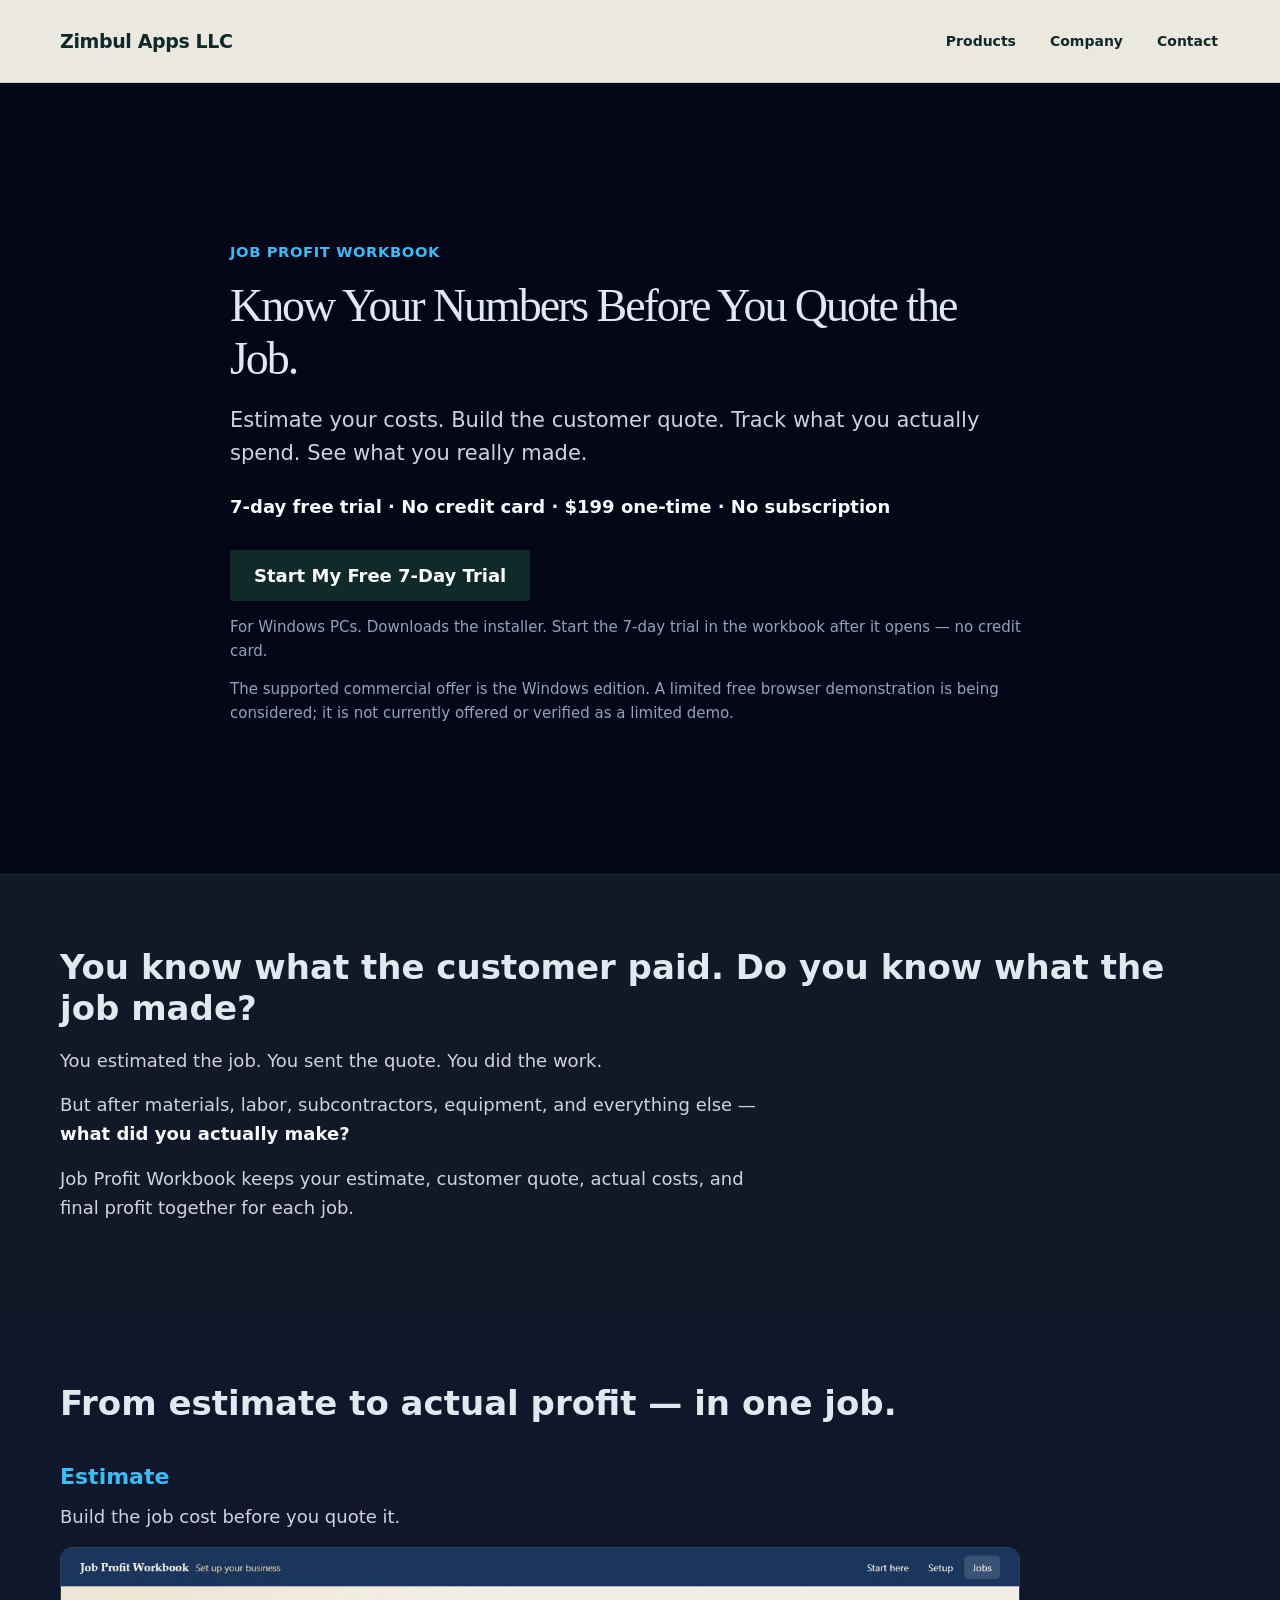
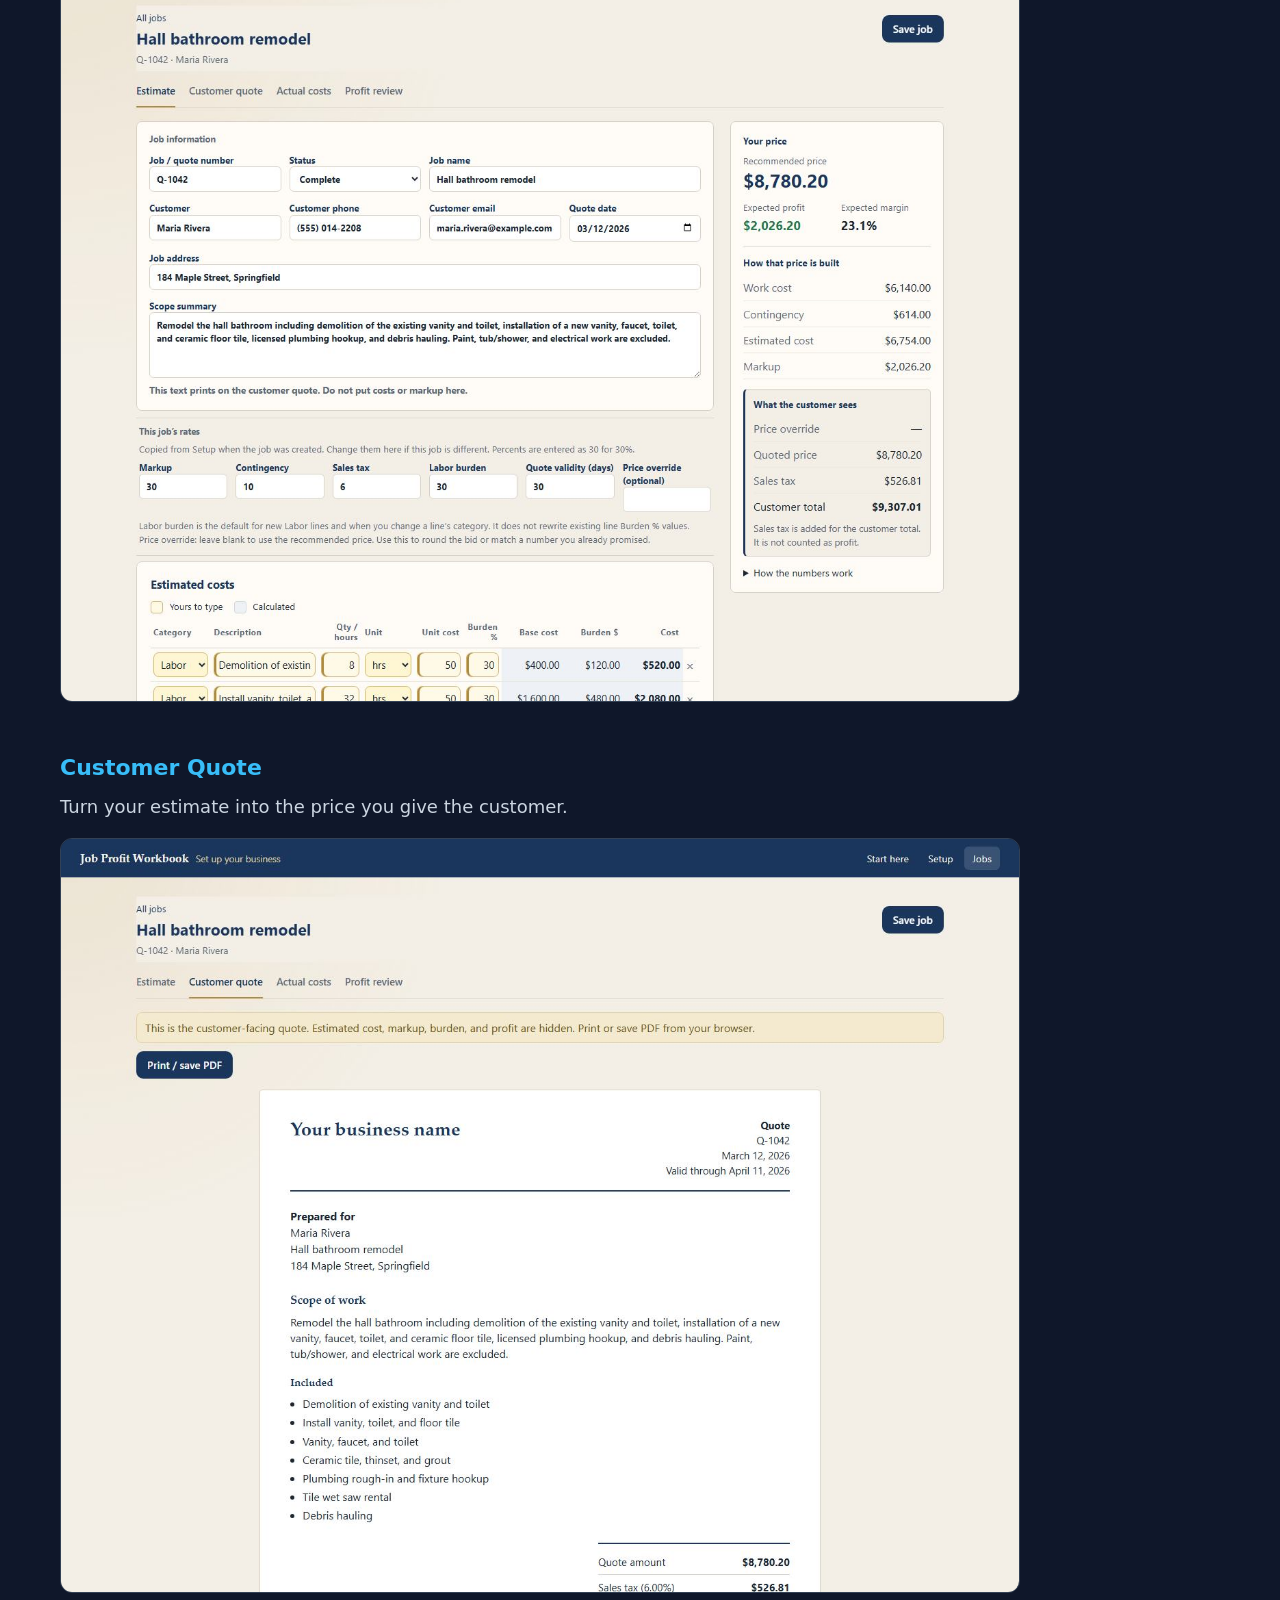
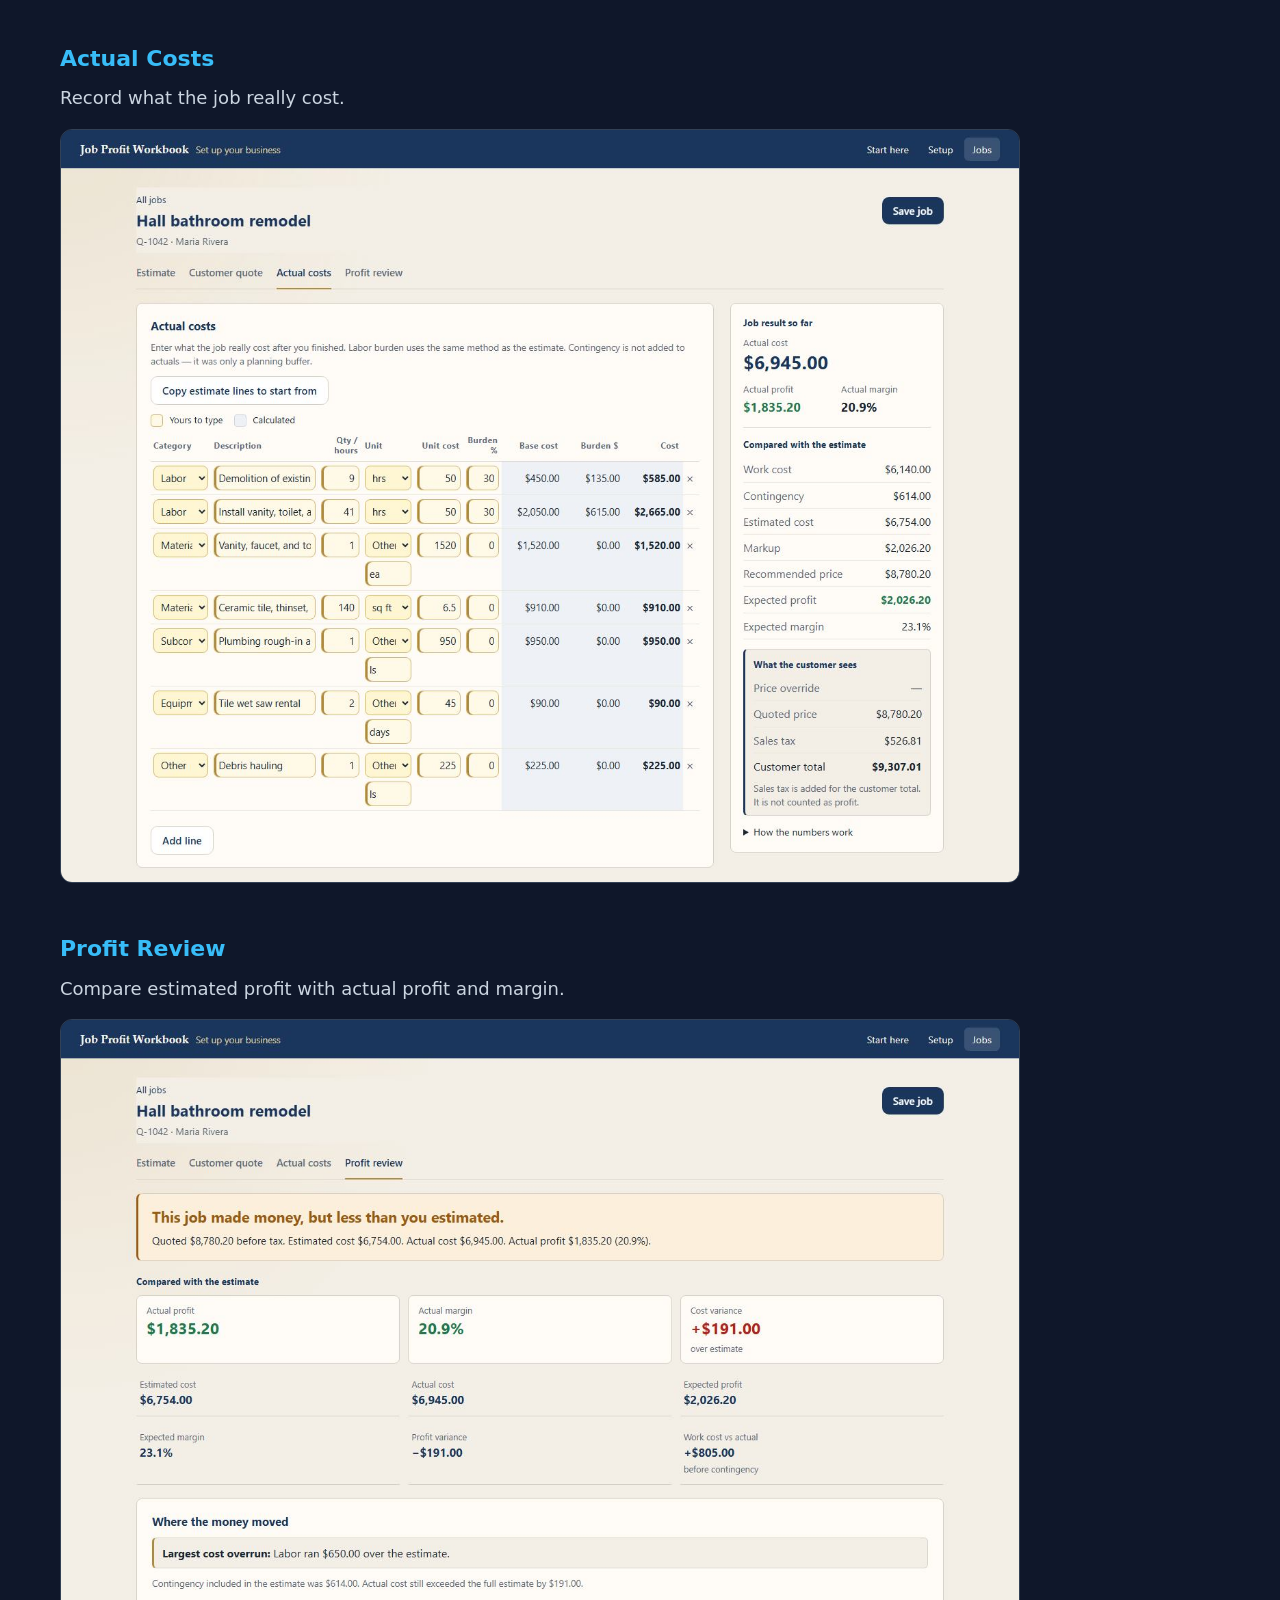
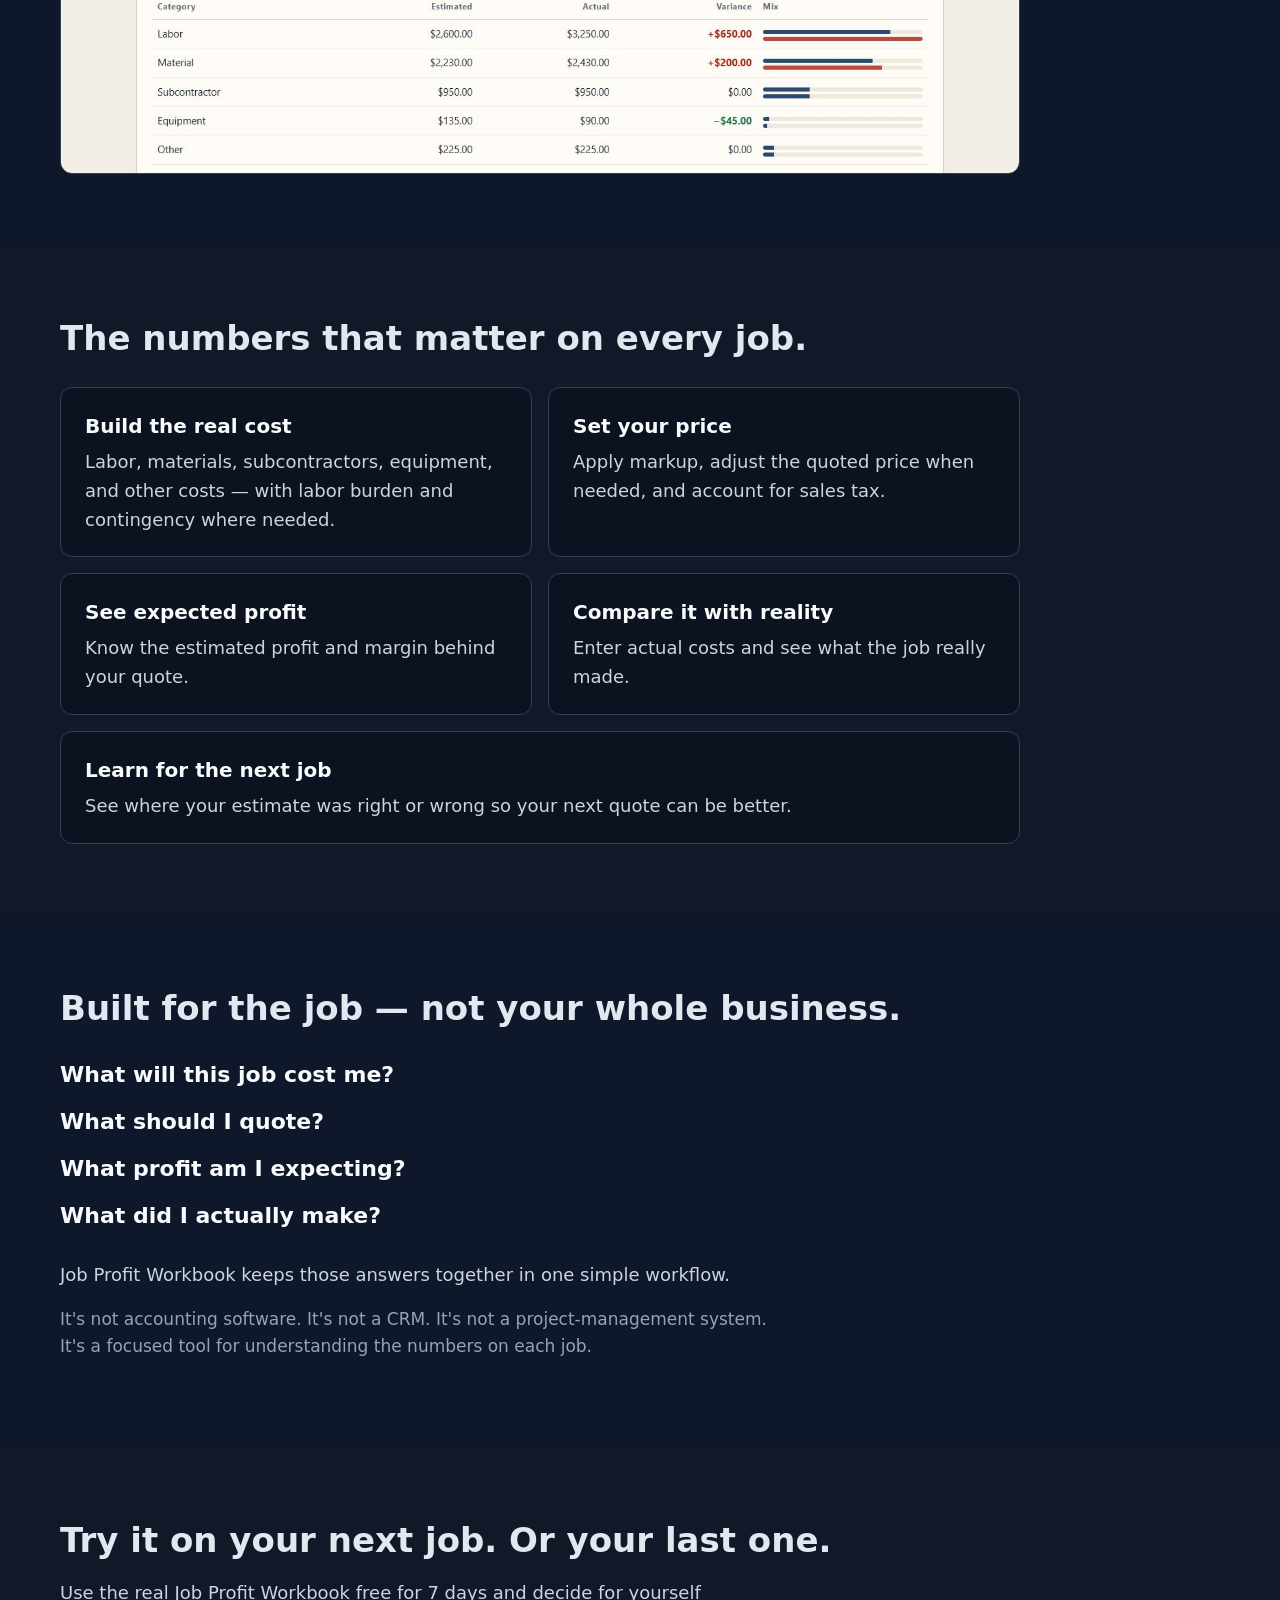
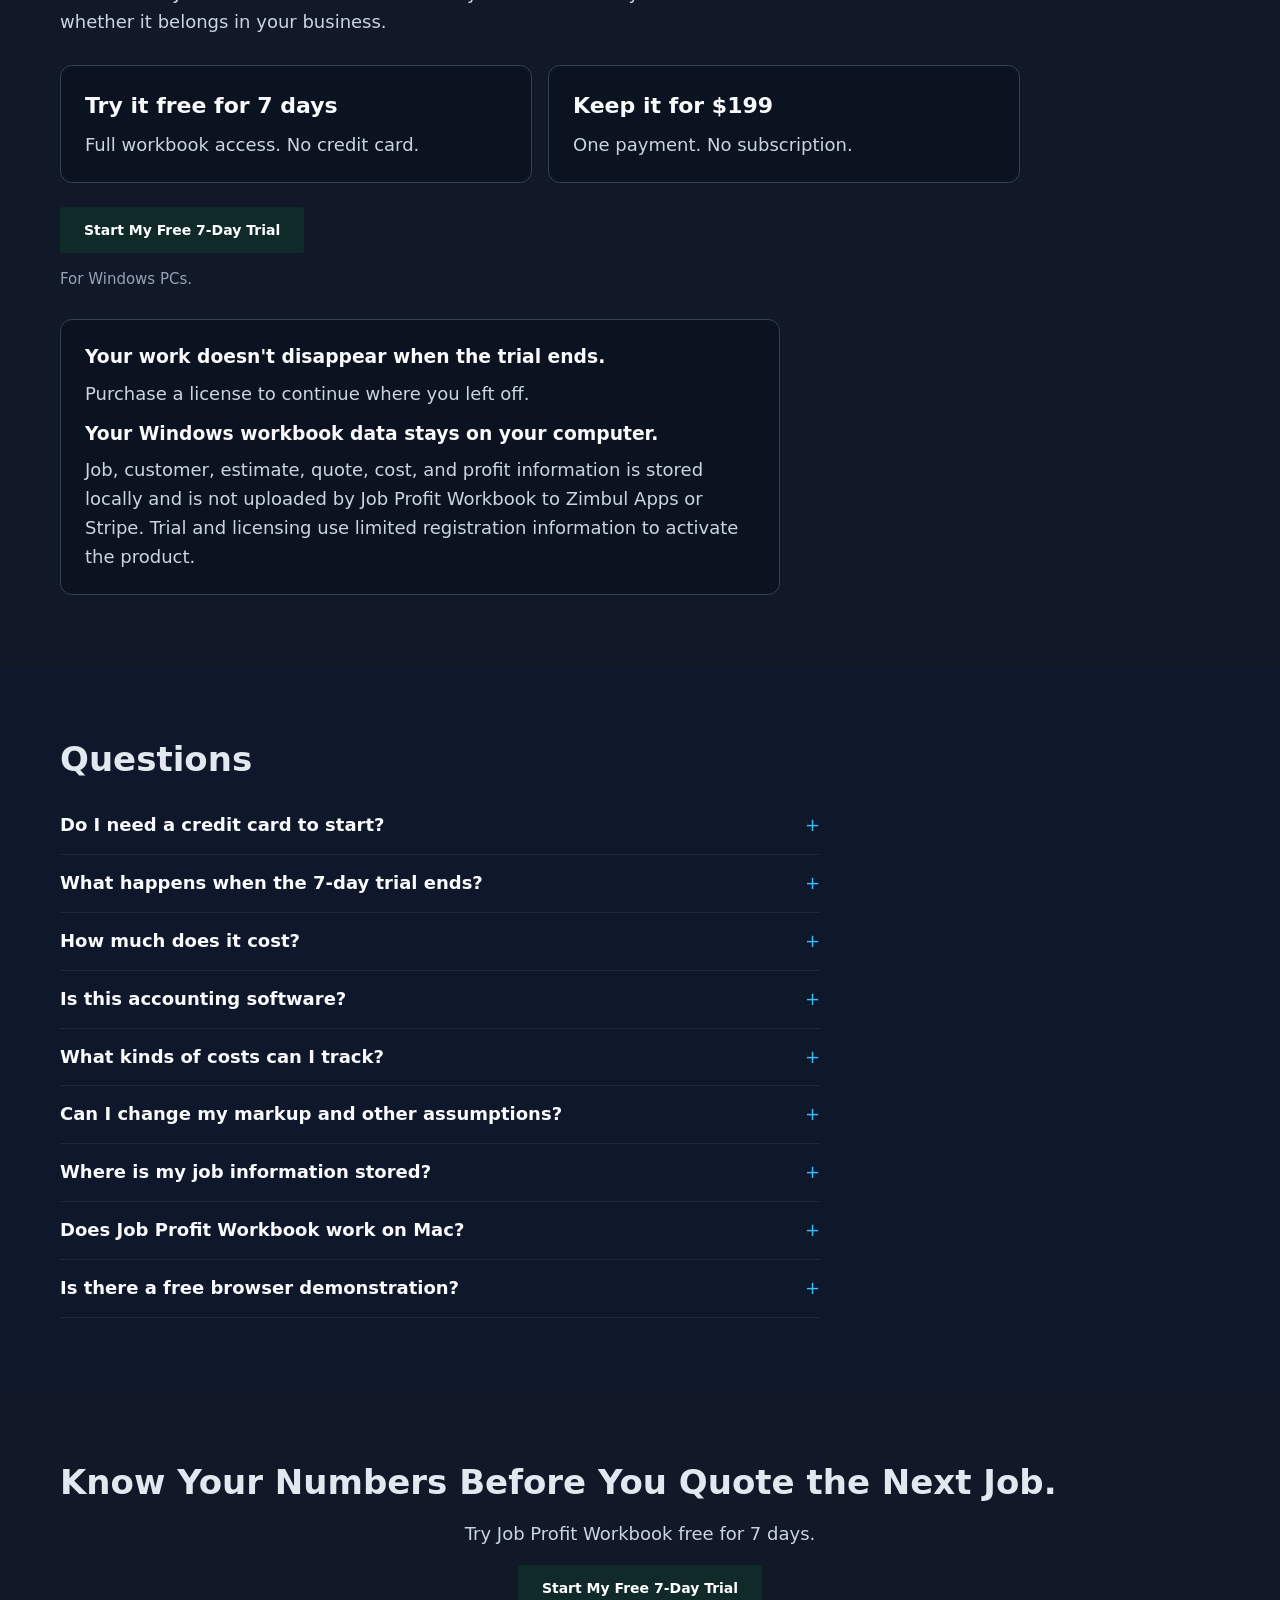
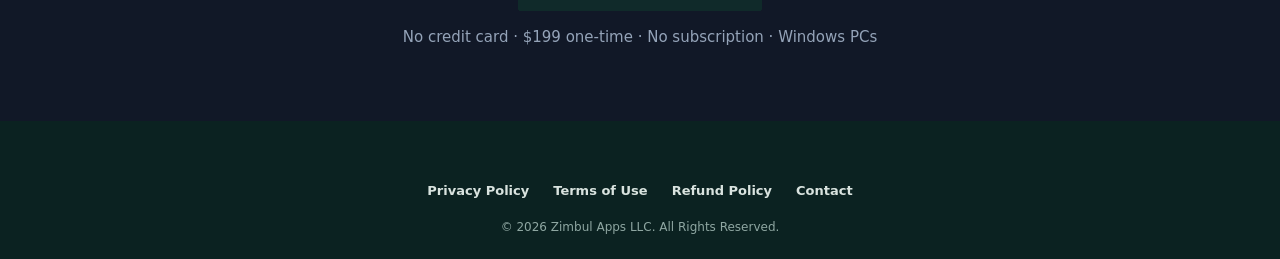
==== commit ae43dc9b: "Update job profit workbook application and purchase pages Replit-Commit-Author: Agent" ====
--- a/job-profit-workbook/index.html
+++ b/job-profit-workbook/index.html
@@ -37,6 +37,7 @@
         <p class="jpw-offer-line"><strong>7-day free trial · No credit card · $199 one-time · No subscription</strong></p>
         <a class="btn" href="JobProfitWorkbookSetup.exe" download="JobProfitWorkbookSetup.exe">Start My Free 7-Day Trial</a>
         <span class="jpw-note">For Windows PCs. Downloads the installer. Start the 7-day trial in the workbook after it opens — no credit card.</span>
+        <p class="jpw-note">The supported commercial offer is the Windows edition. A limited free browser demonstration is being considered; it is not currently offered or verified as a limited demo.</p>
     </div>
 </section>
 
@@ -138,7 +139,7 @@
         <div class="jpw-keep">
             <h3>Your work doesn't disappear when the trial ends.</h3>
             <p>Purchase a license to continue where you left off.</p>
-            <h3>Your job data stays on your computer.</h3>
+            <h3>Your Windows workbook data stays on your computer.</h3>
             <p>Job, customer, estimate, quote, cost, and profit information is stored locally and is not uploaded by Job Profit Workbook to Zimbul Apps or Stripe. Trial and licensing use limited registration information to activate the product.</p>
         </div>
     </div>
@@ -174,11 +175,15 @@
             </details>
             <details>
                 <summary>Where is my job information stored?</summary>
-                <p>Your jobs and business setup are stored locally on your computer — not in the browser or in a Zimbul Apps cloud database. Job, customer, estimate, quote, cost, and profit information is not uploaded by Job Profit Workbook to Zimbul Apps or Stripe. Trial and licensing use limited registration information to activate the product. You can also create a backup to keep a separate copy or move your workbook to another computer.</p>
+                <p>For the supported Windows edition, your jobs and business setup are stored locally on your Windows computer — not in browser storage or a Zimbul Apps cloud database. Job, customer, estimate, quote, cost, and profit information is not uploaded by the Windows workbook to Zimbul Apps or Stripe. Trial and licensing use limited registration information to activate the product. You can create a local backup. Restoring your data on another computer does not transfer your license; contact support about replacement activation.</p>
             </details>
             <details>
                 <summary>Does Job Profit Workbook work on Mac?</summary>
                 <p>Job Profit Workbook V1 is currently available for Windows PCs.</p>
+            </details>
+            <details>
+                <summary>Is there a free browser demonstration?</summary>
+                <p>Not yet. The existing browser implementation is unreleased and still uses trial and paid licensing; it has not been verified as a restricted free demo. It stores information in that browser, unlike the Windows edition, and this browser interface does not provide workbook backup or restore. Do not rely on it for real business records. The supported offer remains the Windows edition with a 7-day trial and a $199 one-time, one-computer license.</p>
             </details>
         </div>
     </div>
--- a/styles.css
+++ b/styles.css
@@ -27,3 +27,13 @@
 @media(max-width:900px){.hero-grid{grid-template-columns:1fr;gap:55px}.hero{padding-top:75px}.hero-visual{width:min(520px,90%);min-height:390px;margin:auto}.section-heading,.principles-grid,.company-grid,.contact-grid{grid-template-columns:1fr;gap:45px}.product-grid{grid-template-columns:1fr 1fr}.product-card-development{grid-column:1/-1;min-height:320px}.company-facts{grid-template-columns:1fr}.footer-grid{grid-template-columns:1.3fr 1fr 1fr}}
 @media(max-width:650px){.container{width:min(100% - 32px,1160px)}.header-inner,header>.container{min-height:76px;align-items:flex-start;flex-direction:column;padding:17px 0;gap:14px}.primary-nav,header nav{width:100%;gap:0;justify-content:space-between}.primary-nav a,header nav a{font-size:12px}.hero{min-height:auto;padding:68px 0}.hero h1{font-size:45px}.hero-lede{font-size:17px}.hero-actions{align-items:flex-start;flex-direction:column;gap:20px}.hero-visual{min-height:335px;width:100%}.signal-card{width:175px;padding:15px}.signal-card-one{right:-5px}.signal-card-two{left:-5px;top:145px}.signal-card-three{right:2px}.product-section,.principles-section,.company-section,.contact-section{padding:80px 0}.section-heading{gap:25px}.product-grid{grid-template-columns:1fr}.product-card,.product-card-development{grid-column:auto;min-height:375px}.company-facts{gap:0}.field-row{grid-template-columns:1fr}.footer-grid{grid-template-columns:1fr 1fr}.footer-grid>div{grid-column:1/-1}.footer-bottom{align-items:flex-start;flex-direction:column;gap:5px}}
 @media(prefers-reduced-motion:reduce){html{scroll-behavior:auto}.btn{transition:none}}
+
+/* Readiness improvements shared by the existing static pages. */
+a:focus-visible,button:focus-visible,summary:focus-visible{outline:3px solid #42645d;outline-offset:4px}
+.primary-nav a,header nav a{min-height:32px;display:inline-flex;align-items:center;padding:4px 2px}
+.form-guidance,.form-status{font-size:14px;line-height:1.65;color:#314b47;overflow-wrap:anywhere}
+.form-status:not(:empty){padding:14px;border:1px solid #789488;background:var(--mint)}
+.contact-form button:disabled{background:#526664;border-color:#526664;color:#fff;cursor:not-allowed;transform:none}
+.contact-result{max-width:760px;padding-block:70px;min-height:60vh;overflow-wrap:anywhere}
+.contact-result h1{font:500 clamp(32px,5vw,48px)/1.15 var(--serif);margin-bottom:24px}
+.contact-result p{margin-bottom:24px}
--- a/job-profit-workbook/product.css
+++ b/job-profit-workbook/product.css
@@ -1,6 +1,7 @@
 /* Job Profit Workbook product page — extends site brand, not the homepage layout. */
 
 .jpw-page {
+    background: #0f172a;
     color: #e2e8f0;
 }
 
@@ -16,7 +17,7 @@
     left: 12px;
     top: -48px;
     z-index: 50;
-    background: #0ea5e9;
+    background: #0369a1;
     color: #fff;
     padding: 8px 14px;
     border-radius: 6px;
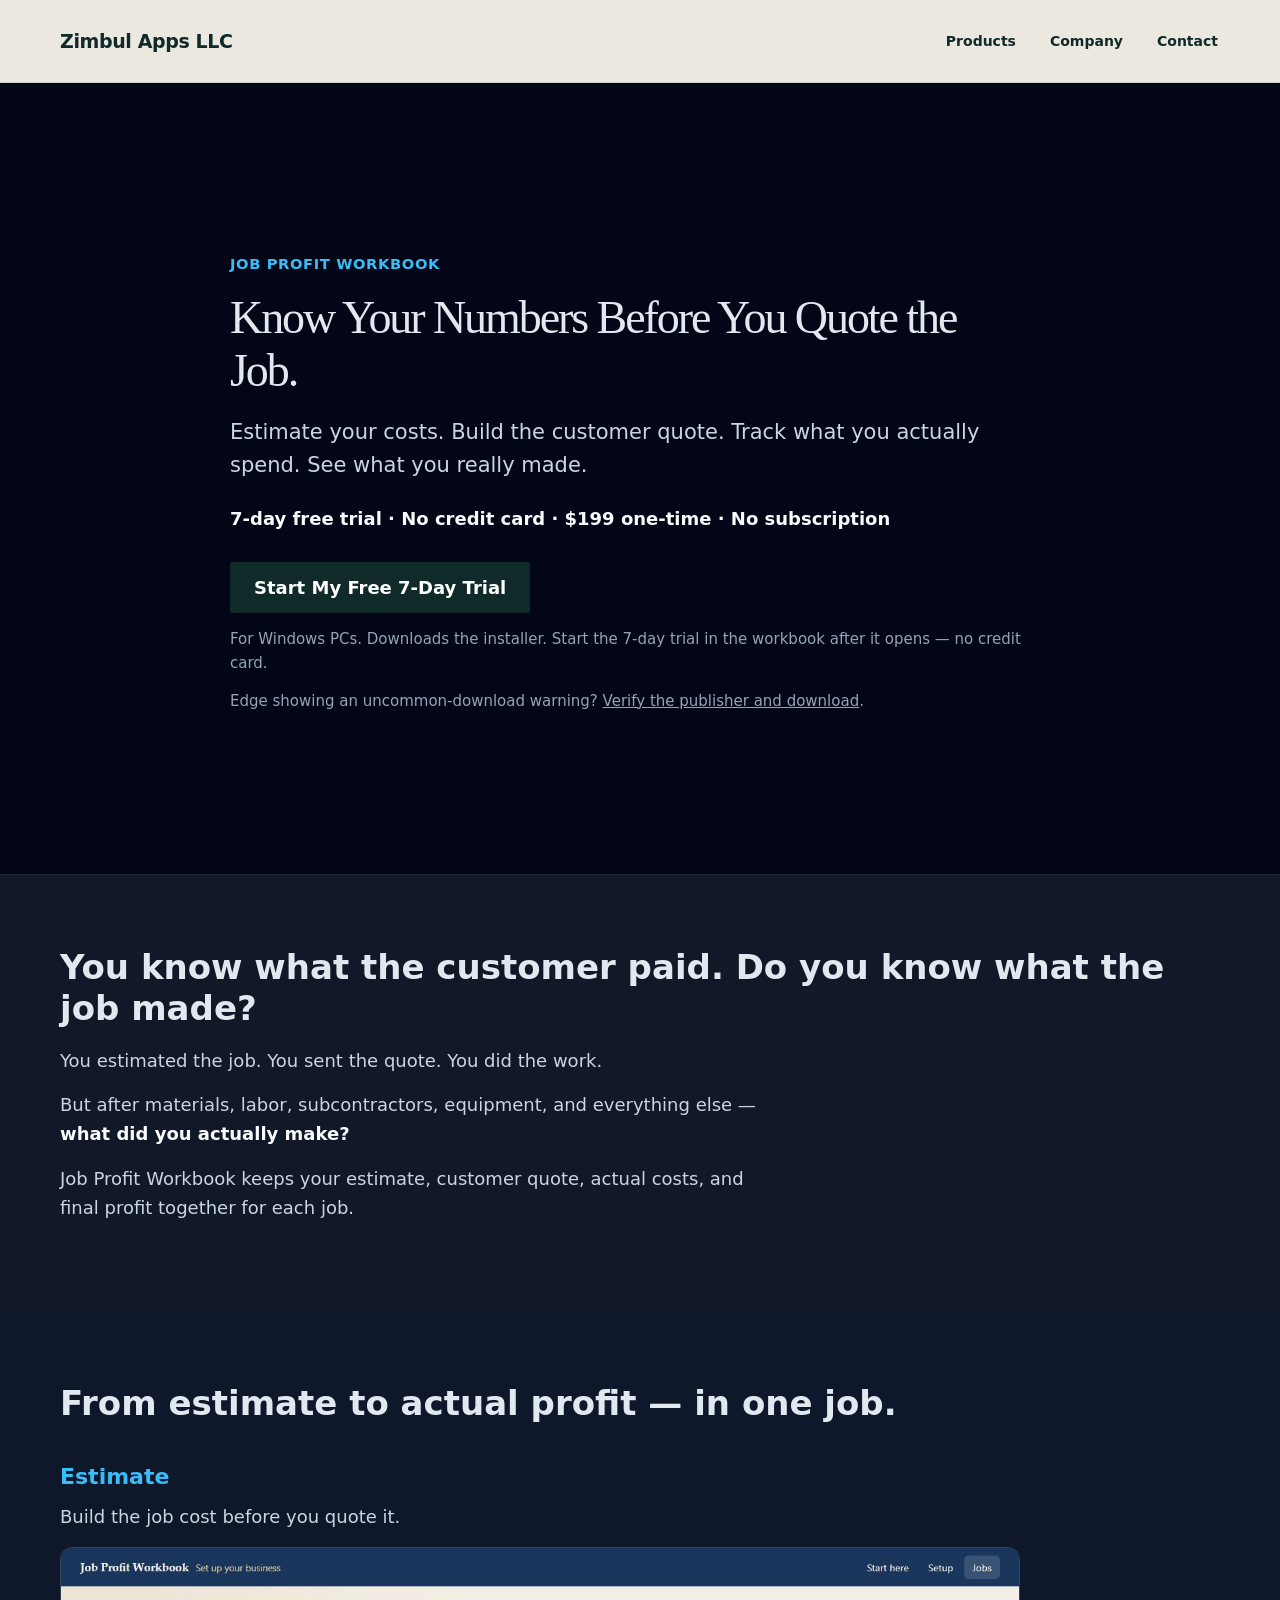
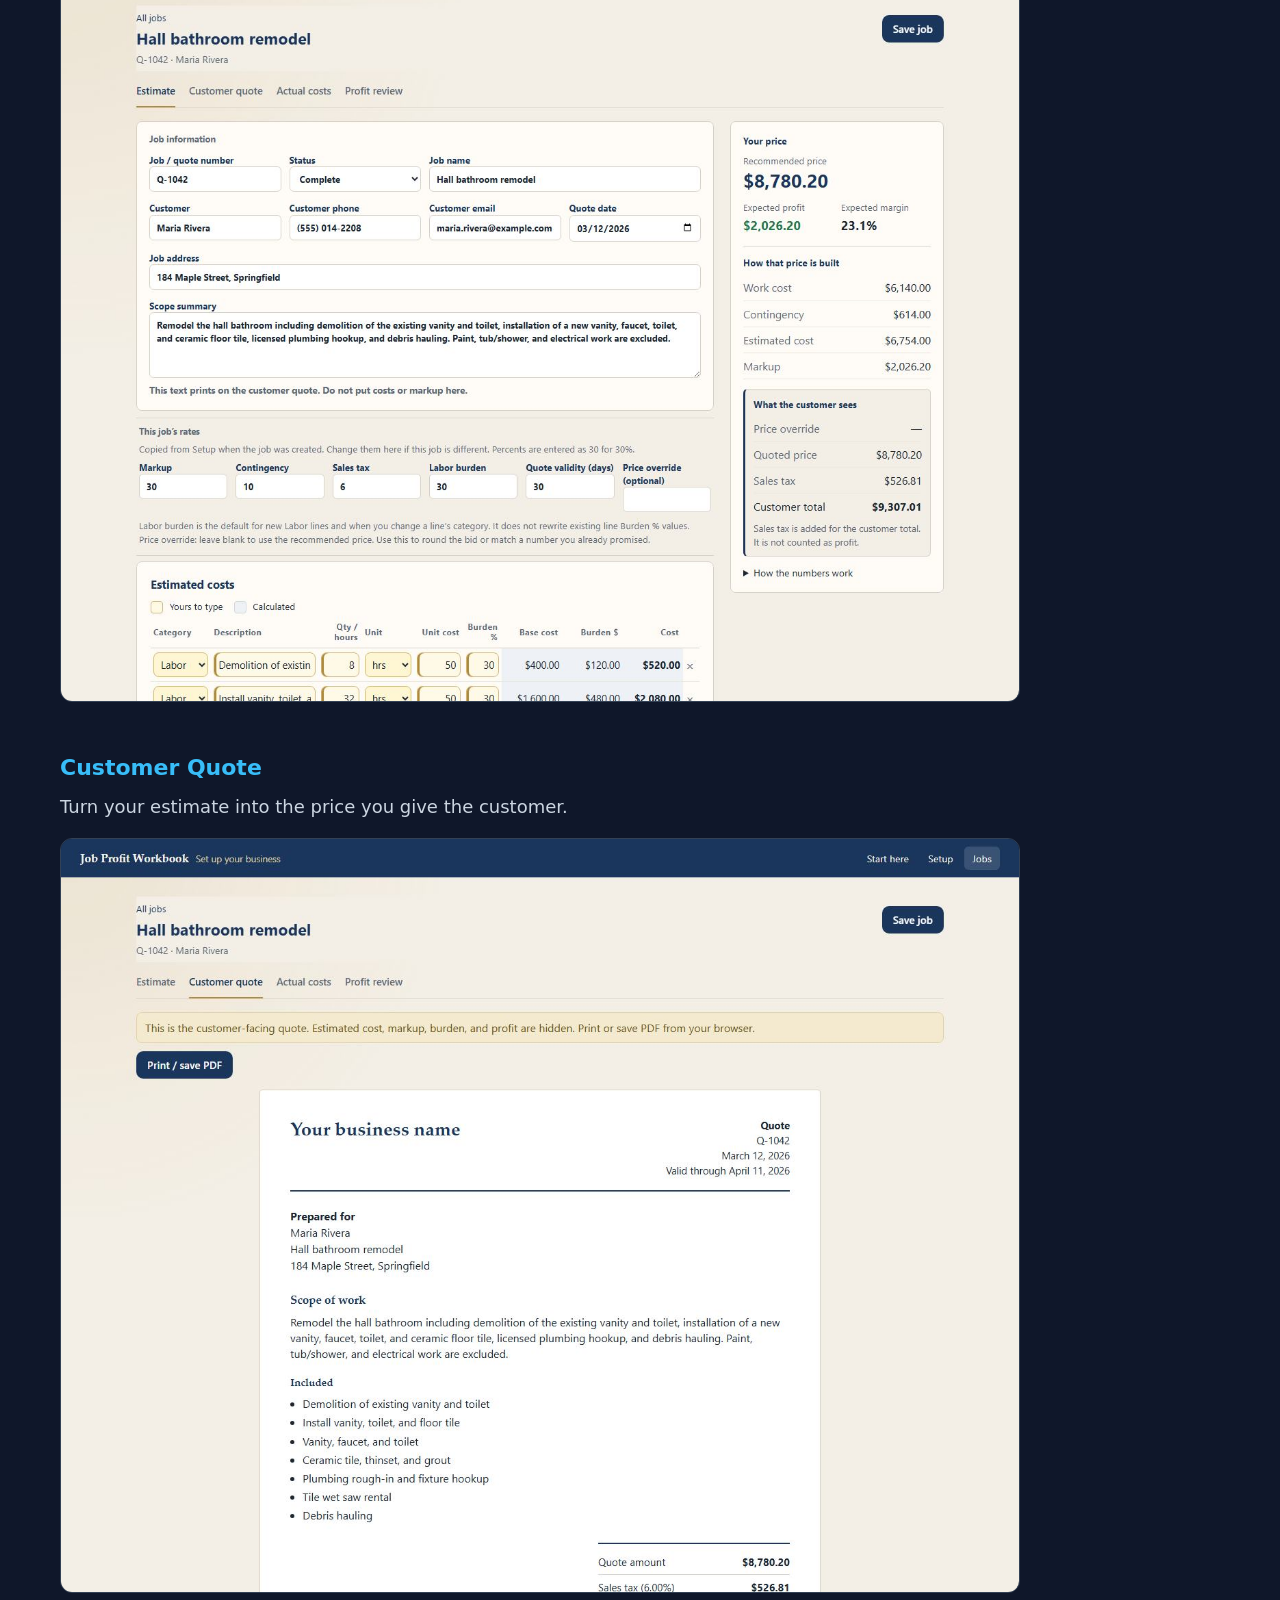
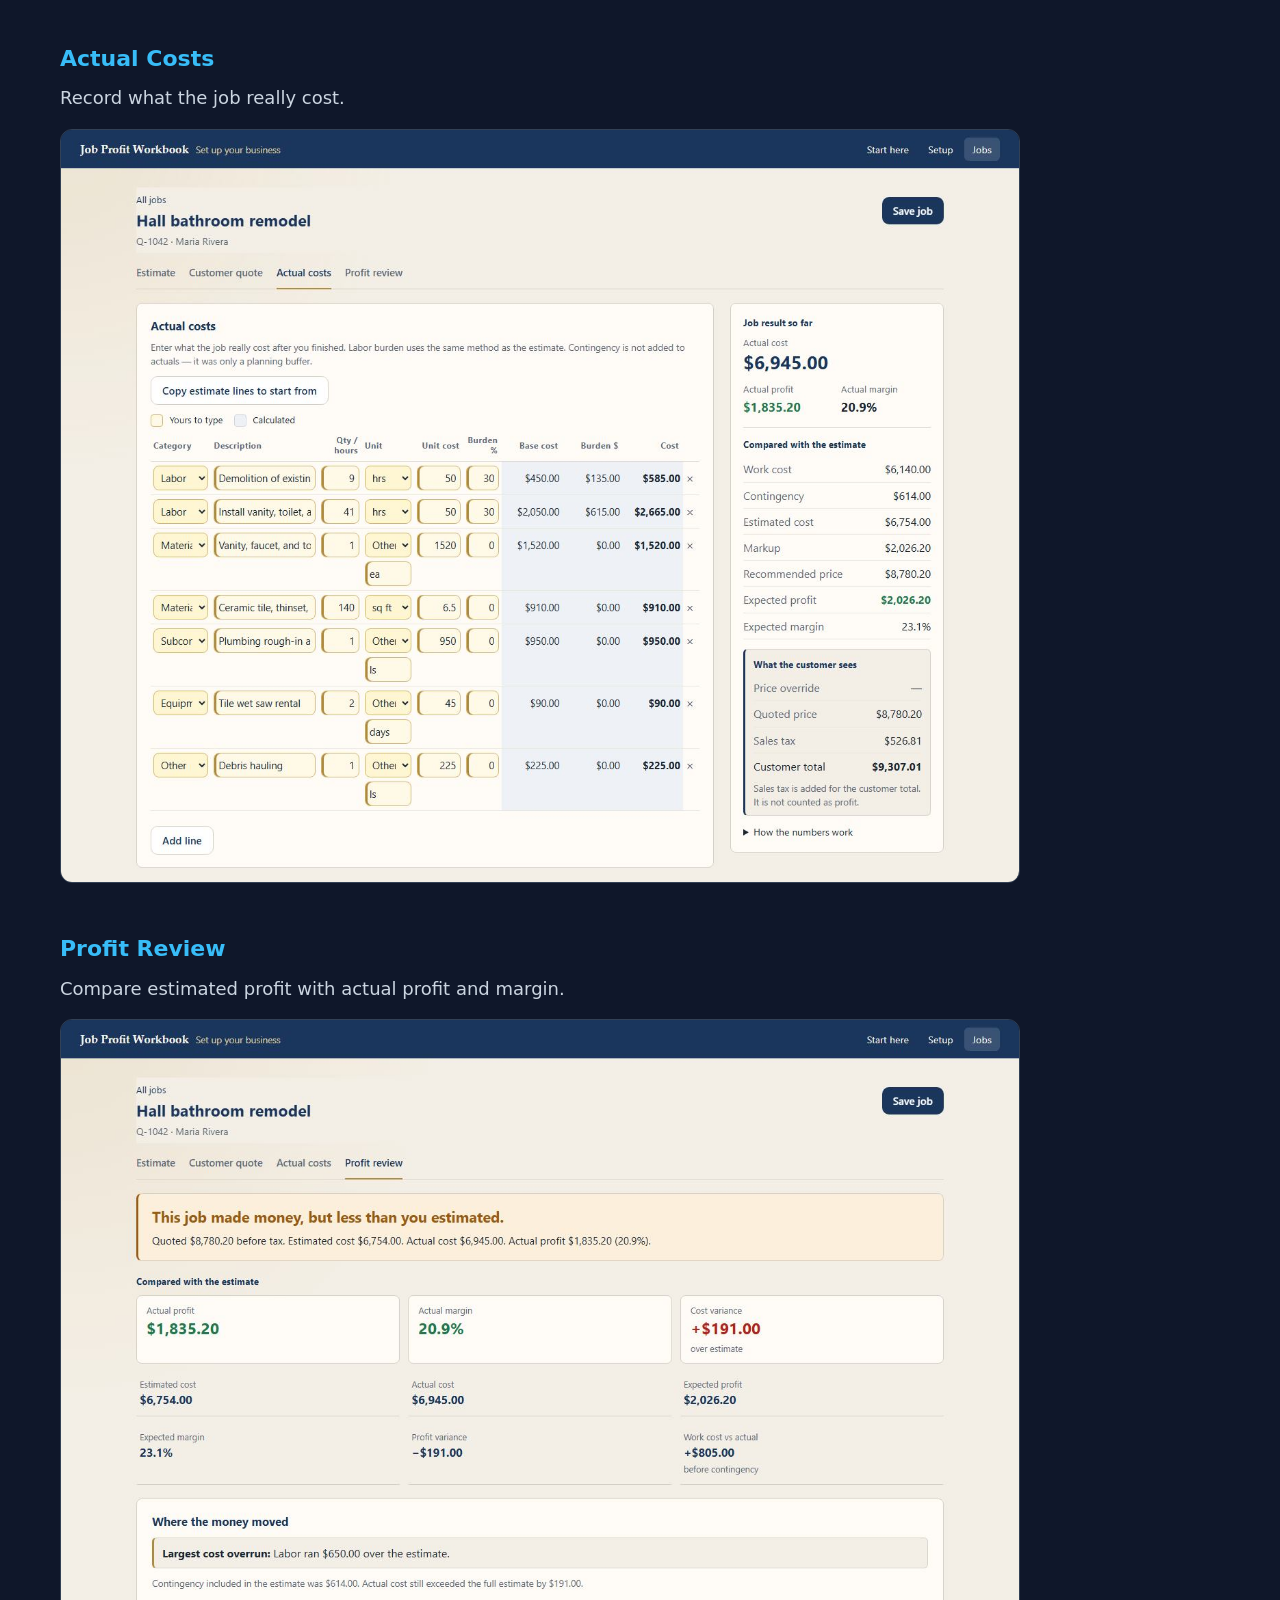
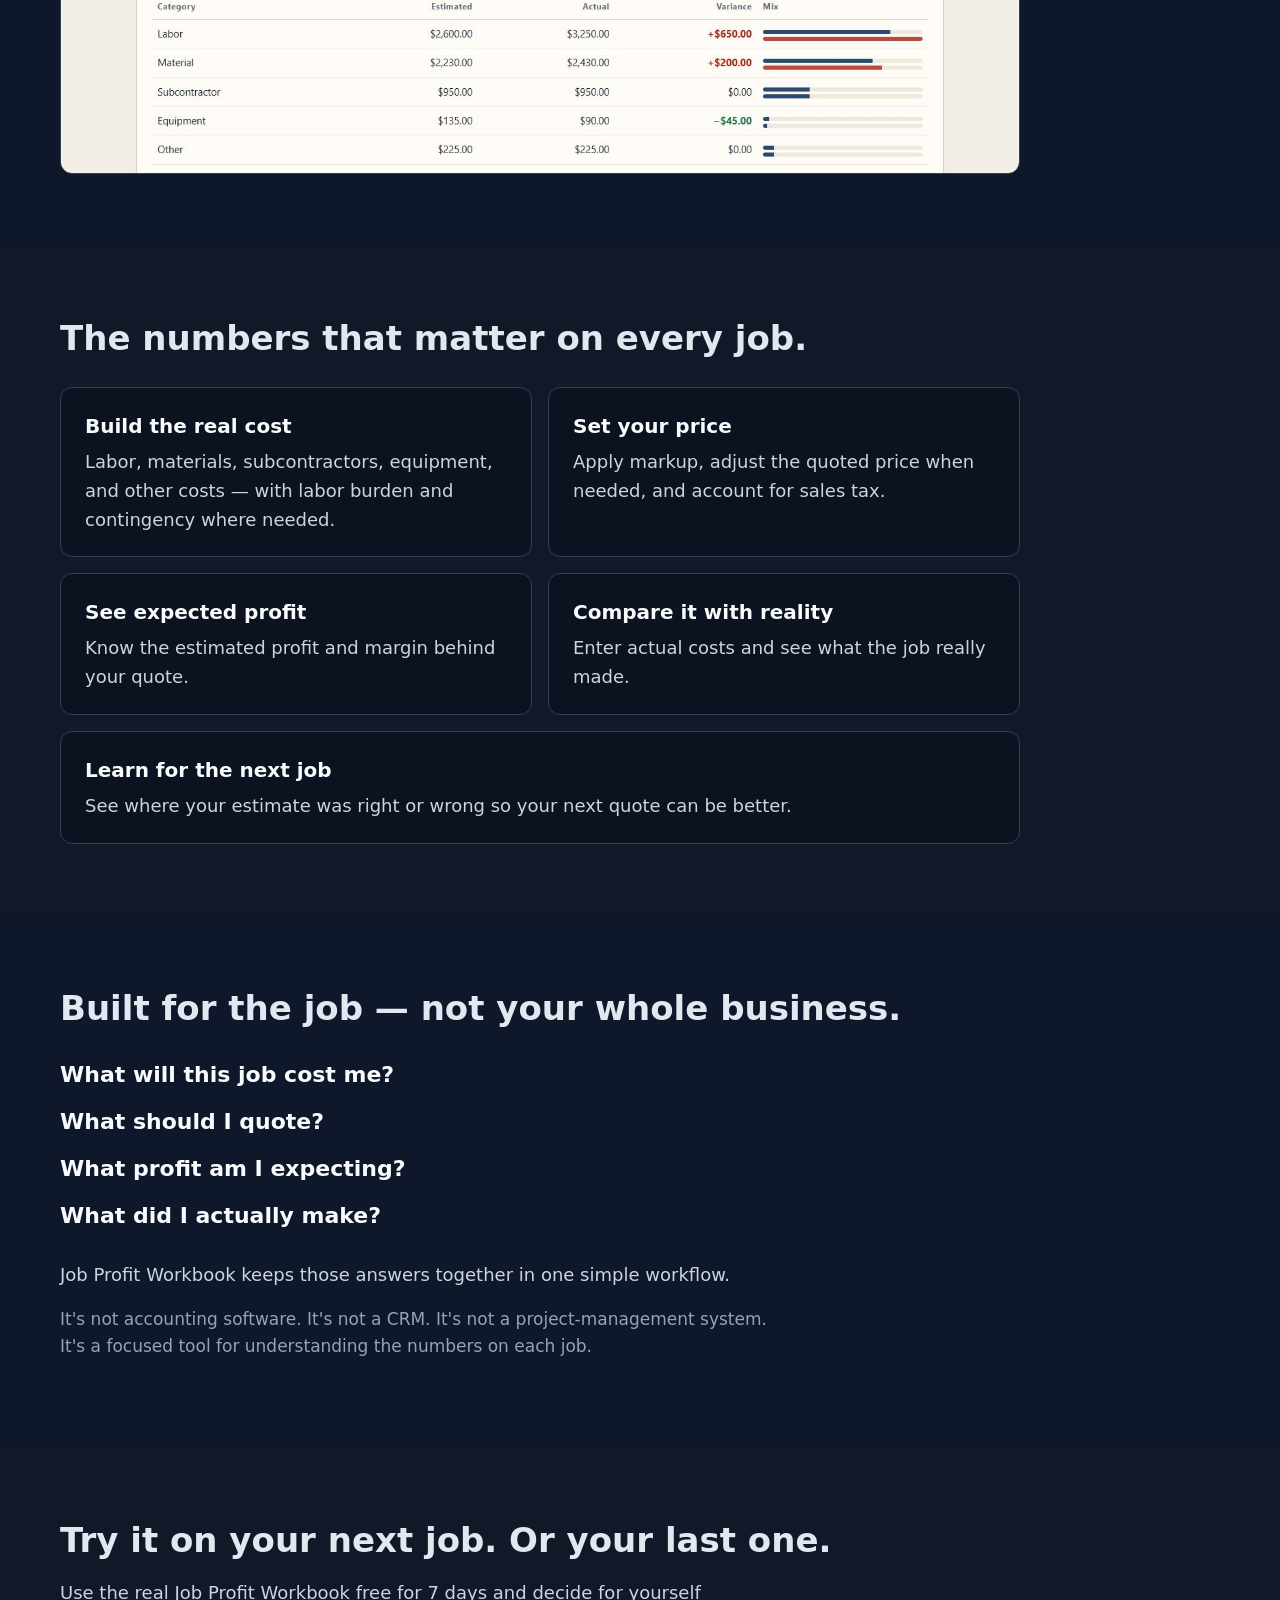
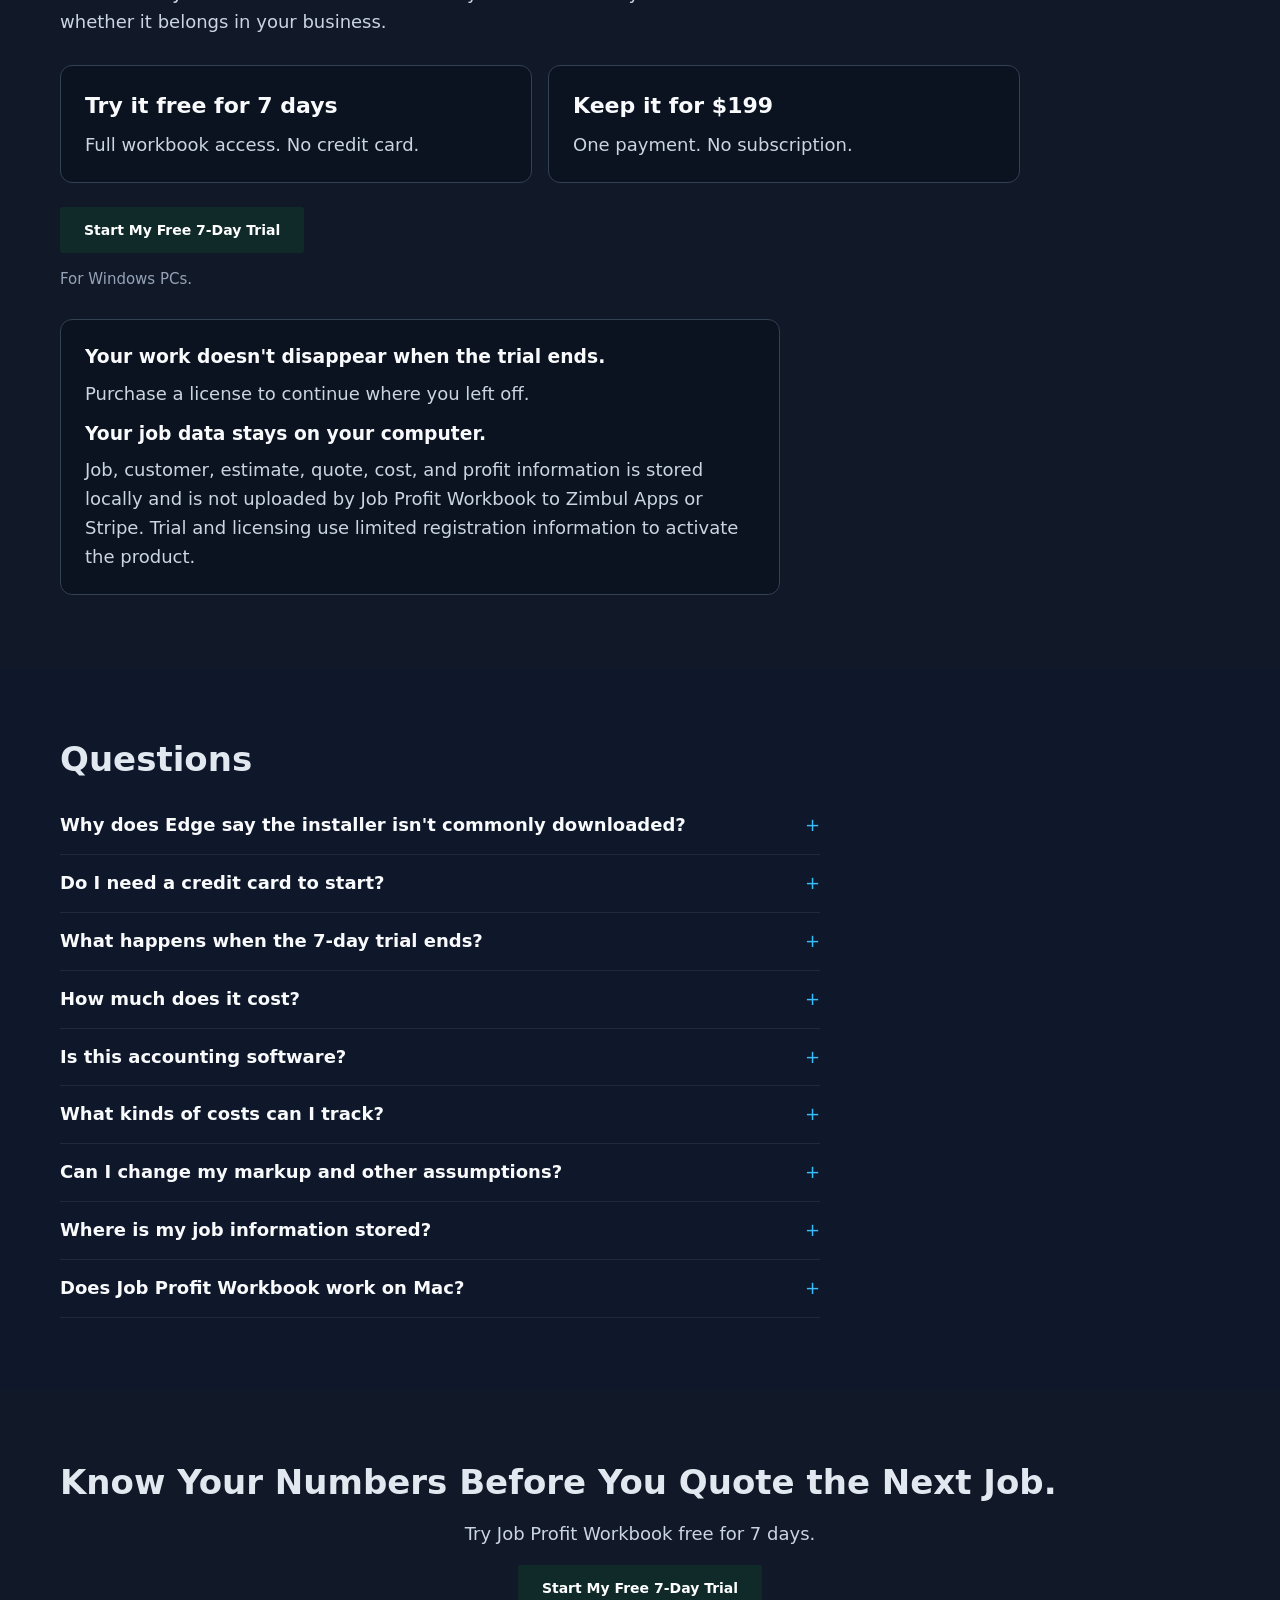
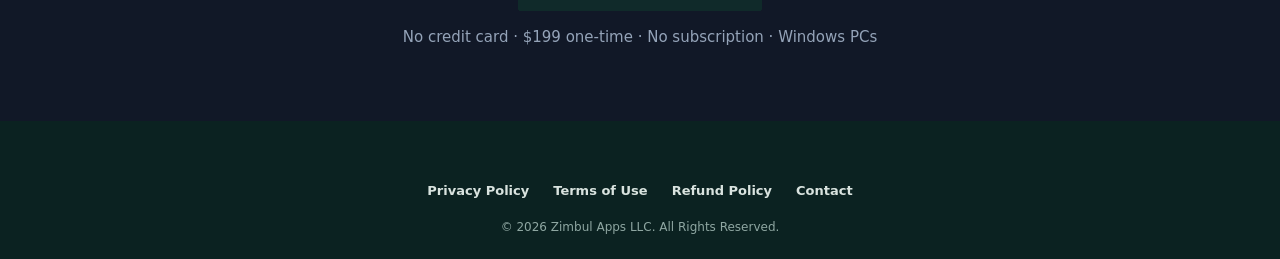
==== commit 2f3cd2d8: "Add installer publisher and checksum verification guidance for Edge warnings" ====
--- a/job-profit-workbook/index.html
+++ b/job-profit-workbook/index.html
@@ -37,7 +37,7 @@
         <p class="jpw-offer-line"><strong>7-day free trial · No credit card · $199 one-time · No subscription</strong></p>
         <a class="btn" href="JobProfitWorkbookSetup.exe" download="JobProfitWorkbookSetup.exe">Start My Free 7-Day Trial</a>
         <span class="jpw-note">For Windows PCs. Downloads the installer. Start the 7-day trial in the workbook after it opens — no credit card.</span>
-        <p class="jpw-note">The supported commercial offer is the Windows edition. A limited free browser demonstration is being considered; it is not currently offered or verified as a limited demo.</p>
+        <p class="jpw-note">Edge showing an uncommon-download warning? <a href="#download-help" onclick="document.getElementById('download-help').open = true">Verify the publisher and download</a>.</p>
     </div>
 </section>
 
@@ -139,7 +139,7 @@
         <div class="jpw-keep">
             <h3>Your work doesn't disappear when the trial ends.</h3>
             <p>Purchase a license to continue where you left off.</p>
-            <h3>Your Windows workbook data stays on your computer.</h3>
+            <h3>Your job data stays on your computer.</h3>
             <p>Job, customer, estimate, quote, cost, and profit information is stored locally and is not uploaded by Job Profit Workbook to Zimbul Apps or Stripe. Trial and licensing use limited registration information to activate the product.</p>
         </div>
     </div>
@@ -149,6 +149,16 @@
     <div class="container">
         <h2>Questions</h2>
         <div class="jpw-faq">
+            <details id="download-help">
+                <summary>Why does Edge say the installer isn't commonly downloaded?</summary>
+                <p>Microsoft Edge may show this message when a download has limited reputation, including for signed software. This warning alone does not establish whether a file is safe. Keep Microsoft Defender SmartScreen and your antivirus enabled.</p>
+                <p>Download only from this official page. Before opening the installer, right-click the downloaded file, choose Properties, then Digital Signatures. Select the signature and view Details. Confirm Windows reports that the digital signature is OK and the signer is <strong>Zimbul Apps LLC</strong>. If the signature is missing, invalid, or shows a different publisher, stop and <a href="/#contact">contact us</a>.</p>
+                <p>For an additional integrity check, open PowerShell and run the following command, adjusting the path if you saved the download elsewhere:</p>
+                <pre style="white-space:pre-wrap;overflow-wrap:anywhere"><code>Get-FileHash "$env:USERPROFILE\Downloads\JobProfitWorkbookSetup.exe" -Algorithm SHA256</code></pre>
+                <p>Expected SHA-256 for the current download:</p>
+                <p><code style="overflow-wrap:anywhere">CC3F26687FF78F04E45A6D7D604C47437AD68DD722B574752D112CD1506A1837</code></p>
+                <p>A matching checksum confirms the file matches this release; it is not a malware scan. If your browser or antivirus reports the file as malicious, stop and contact us. For an uncommon-download notice, proceed only after verifying the source and publisher and deciding you trust the download. Managed computers may require your IT team's approval.</p>
+            </details>
             <details>
                 <summary>Do I need a credit card to start?</summary>
                 <p>No. You can use Job Profit Workbook free for 7 days without entering a credit card.</p>
@@ -175,15 +185,11 @@
             </details>
             <details>
                 <summary>Where is my job information stored?</summary>
-                <p>For the supported Windows edition, your jobs and business setup are stored locally on your Windows computer — not in browser storage or a Zimbul Apps cloud database. Job, customer, estimate, quote, cost, and profit information is not uploaded by the Windows workbook to Zimbul Apps or Stripe. Trial and licensing use limited registration information to activate the product. You can create a local backup. Restoring your data on another computer does not transfer your license; contact support about replacement activation.</p>
+                <p>Your jobs and business setup are stored locally on your computer — not in the browser or in a Zimbul Apps cloud database. Job, customer, estimate, quote, cost, and profit information is not uploaded by Job Profit Workbook to Zimbul Apps or Stripe. Trial and licensing use limited registration information to activate the product. You can also create a backup to keep a separate copy or move your workbook to another computer.</p>
             </details>
             <details>
                 <summary>Does Job Profit Workbook work on Mac?</summary>
                 <p>Job Profit Workbook V1 is currently available for Windows PCs.</p>
-            </details>
-            <details>
-                <summary>Is there a free browser demonstration?</summary>
-                <p>Not yet. The existing browser implementation is unreleased and still uses trial and paid licensing; it has not been verified as a restricted free demo. It stores information in that browser, unlike the Windows edition, and this browser interface does not provide workbook backup or restore. Do not rely on it for real business records. The supported offer remains the Windows edition with a 7-day trial and a $199 one-time, one-computer license.</p>
             </details>
         </div>
     </div>
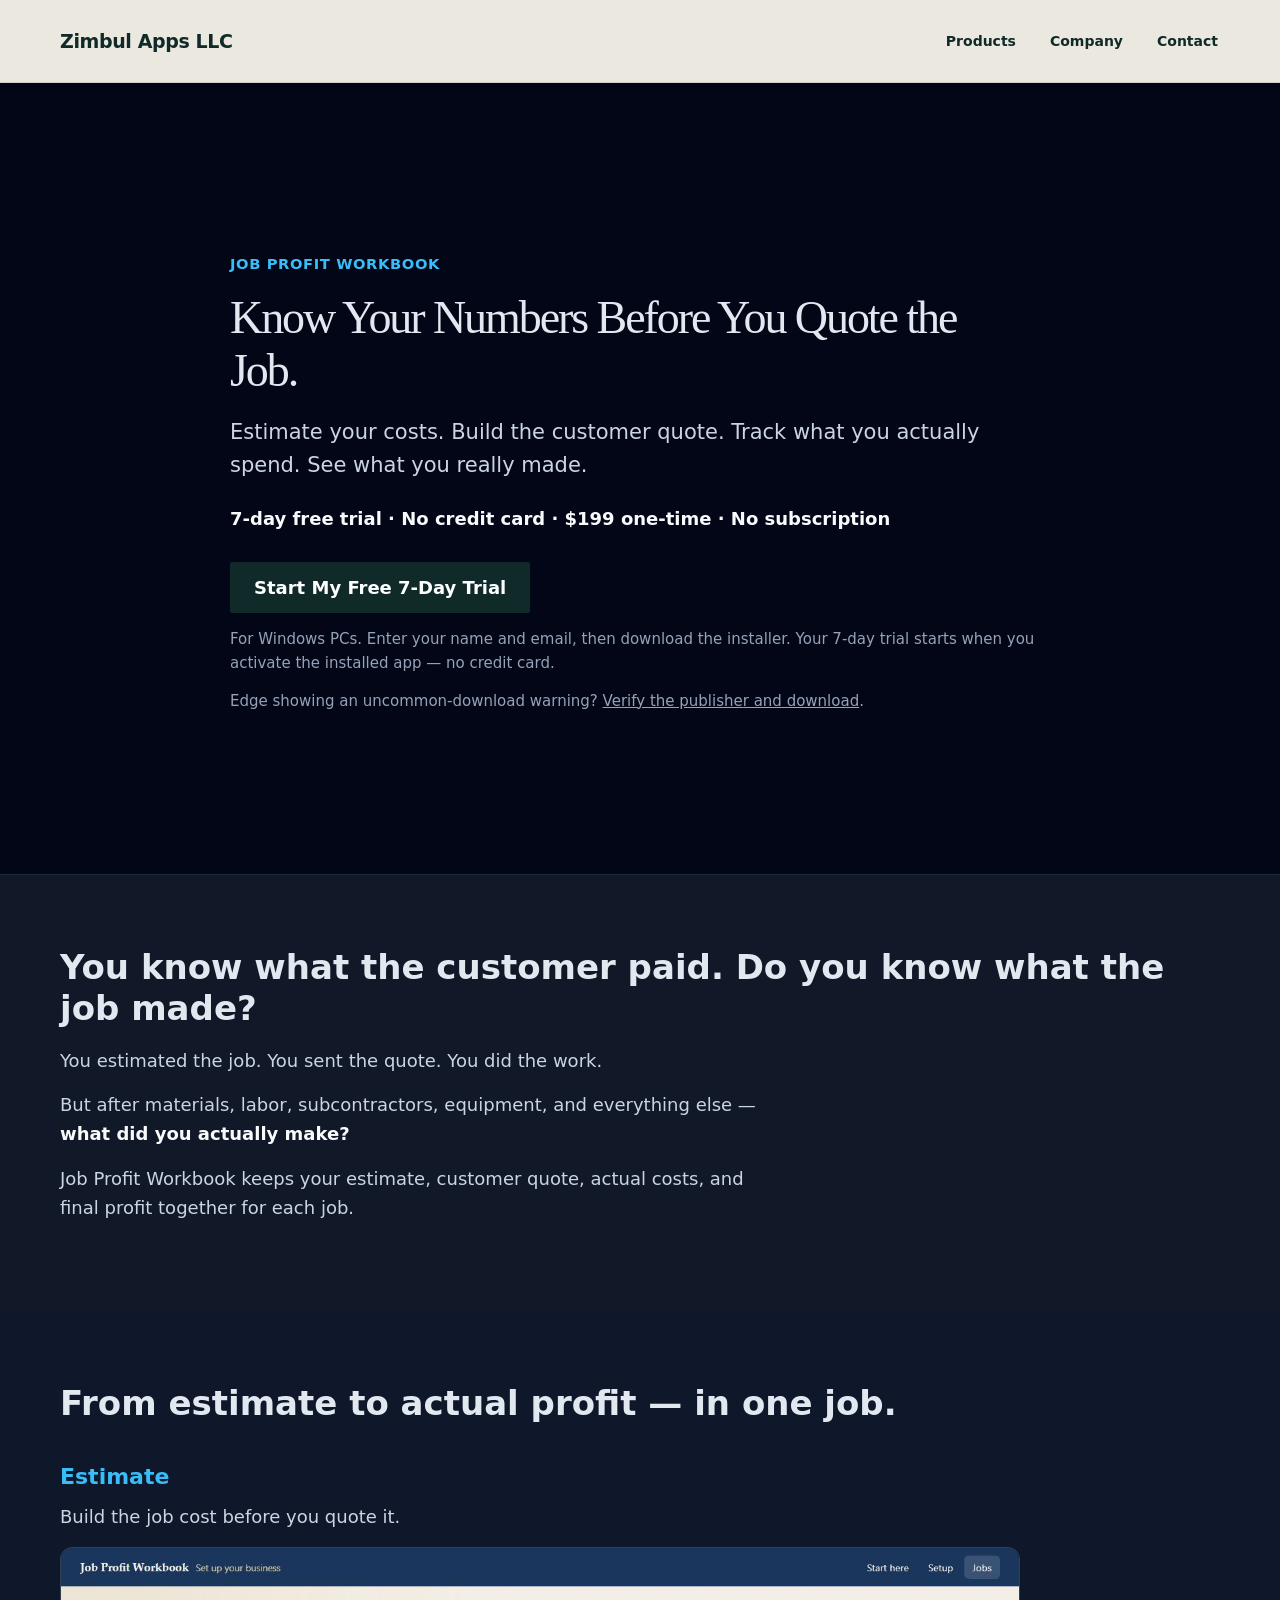
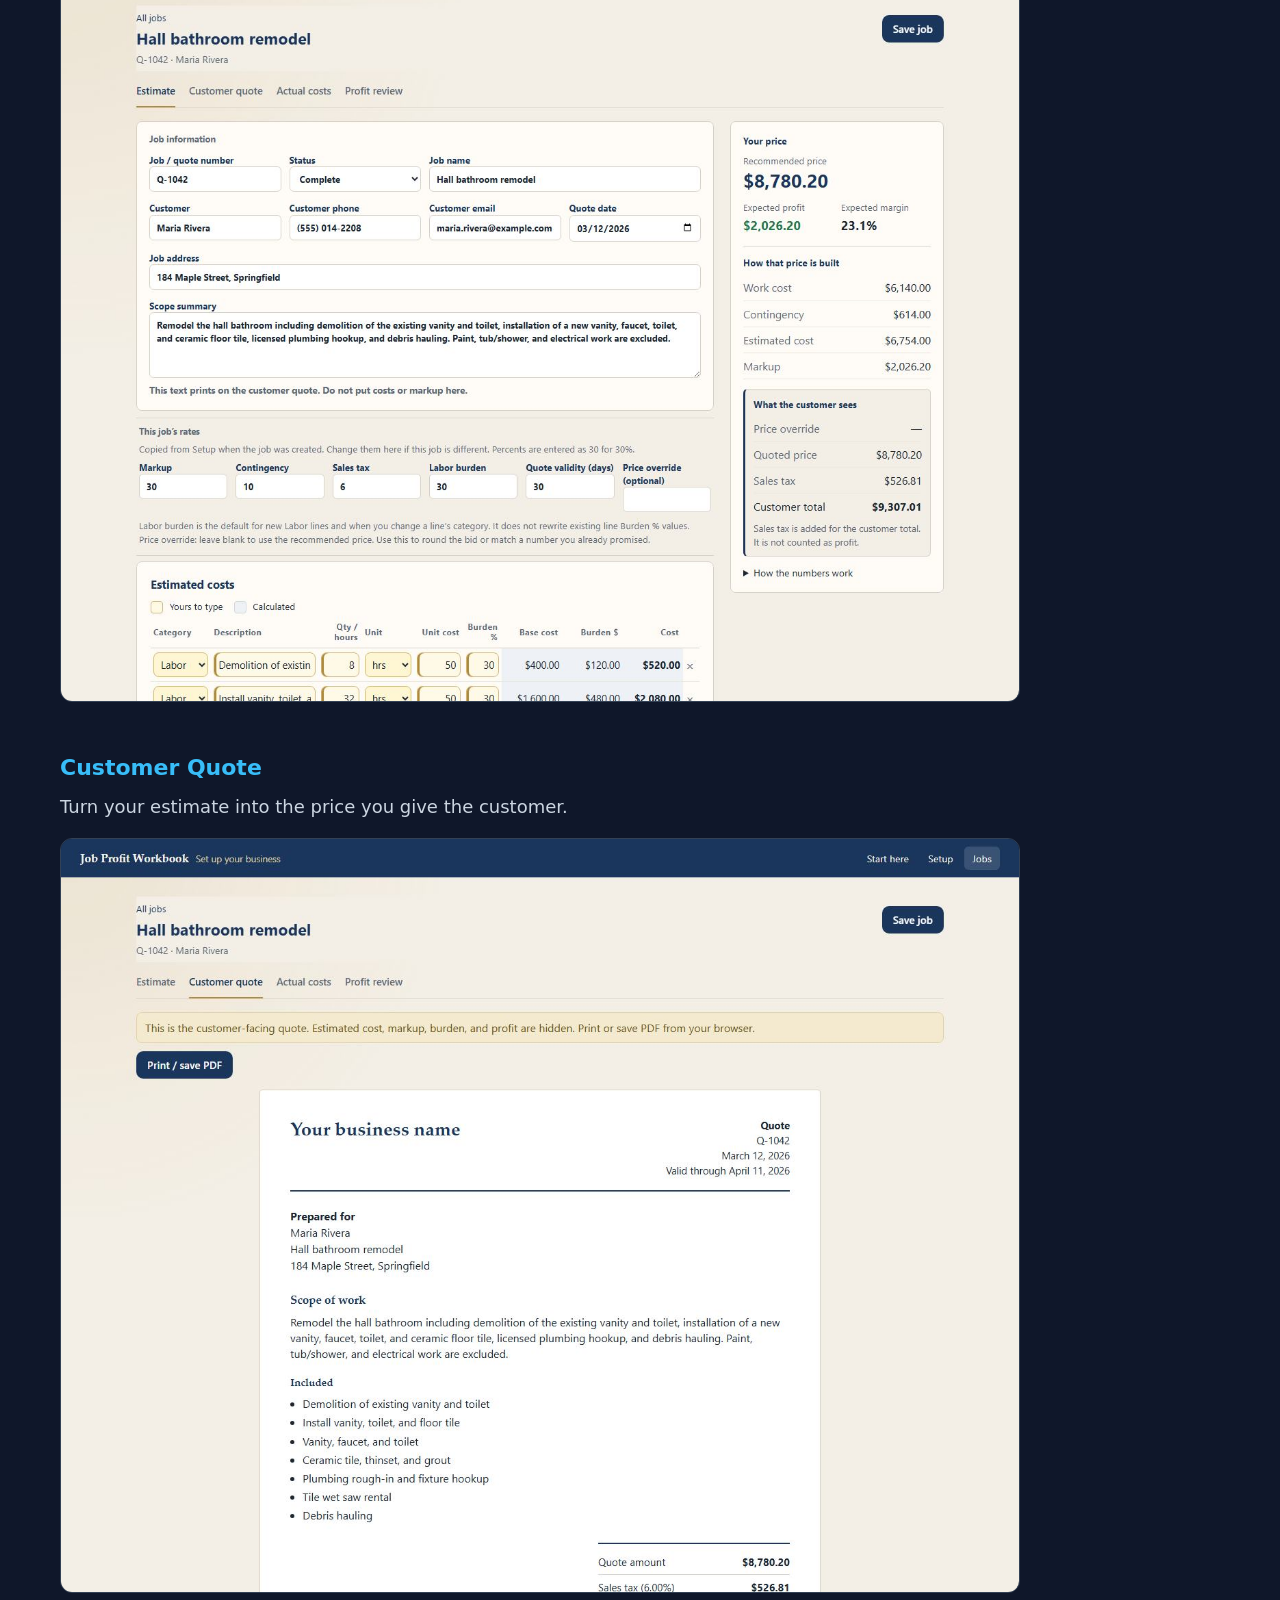
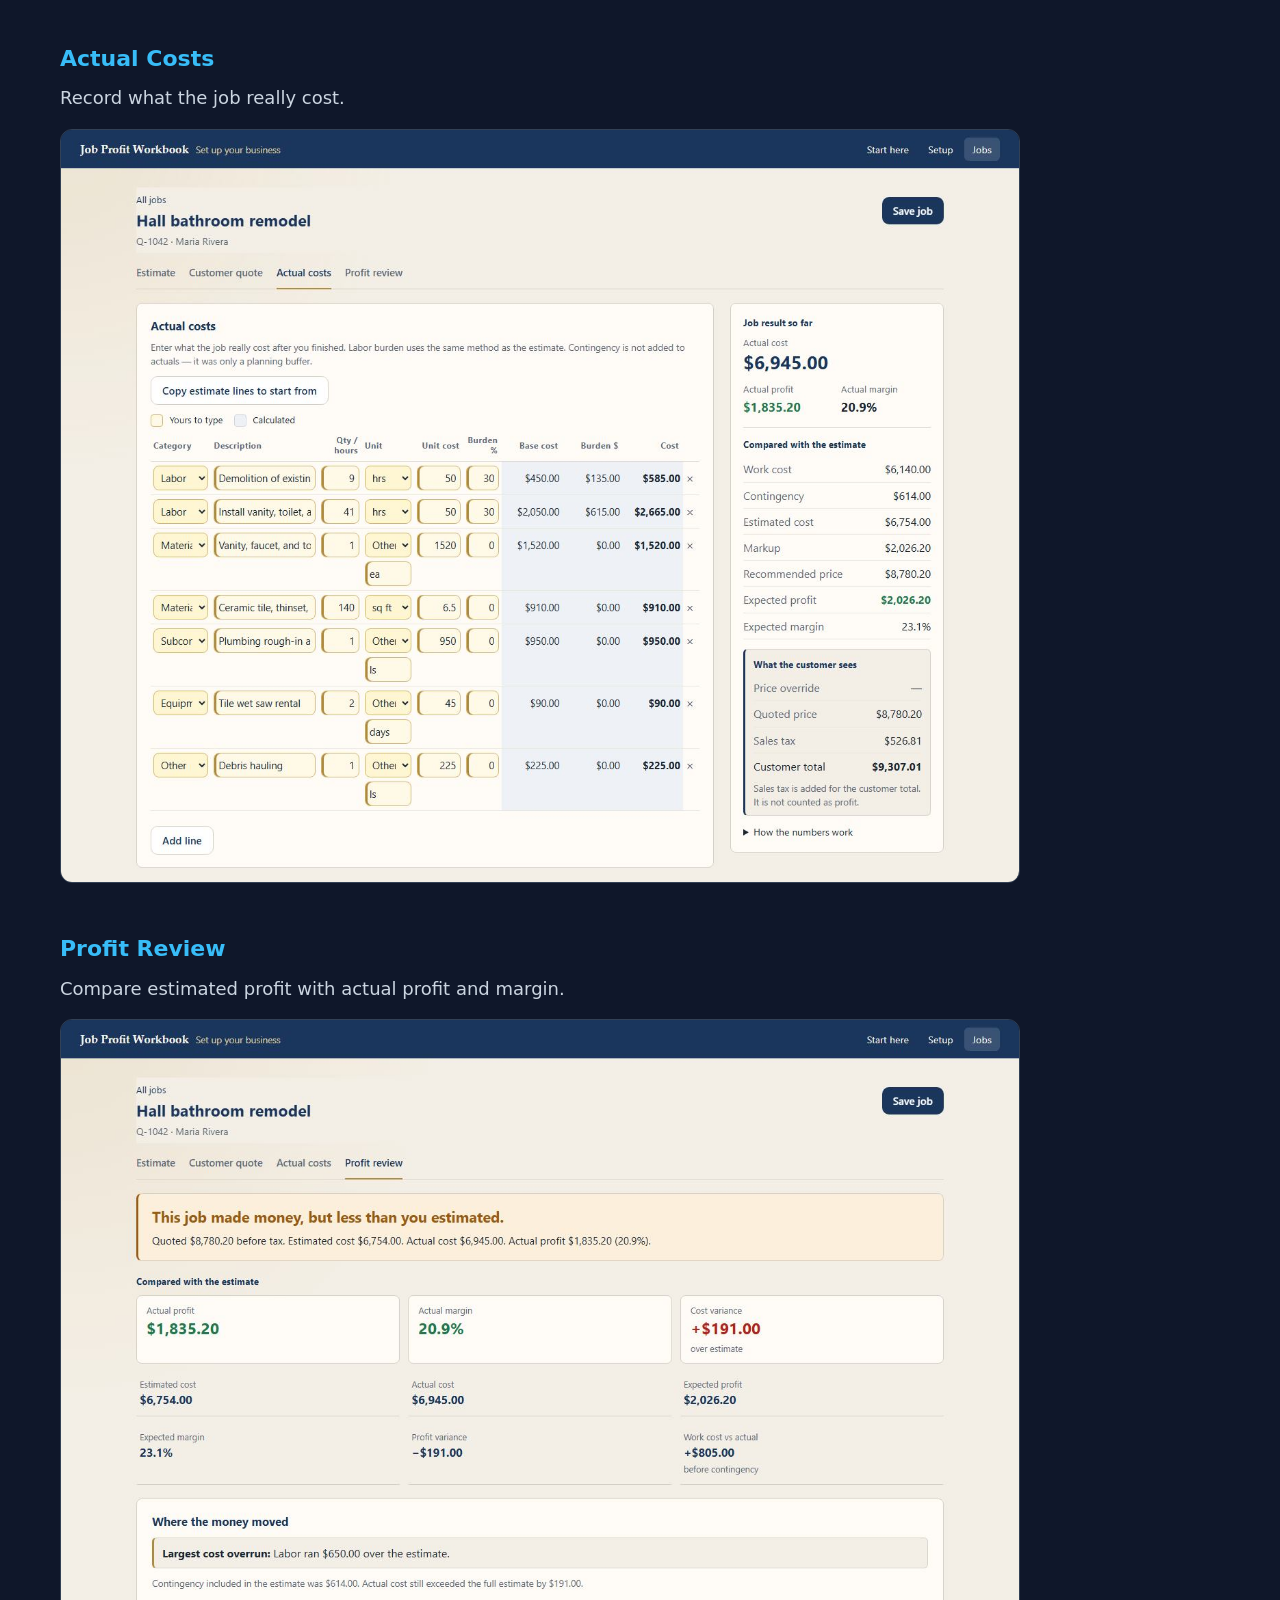
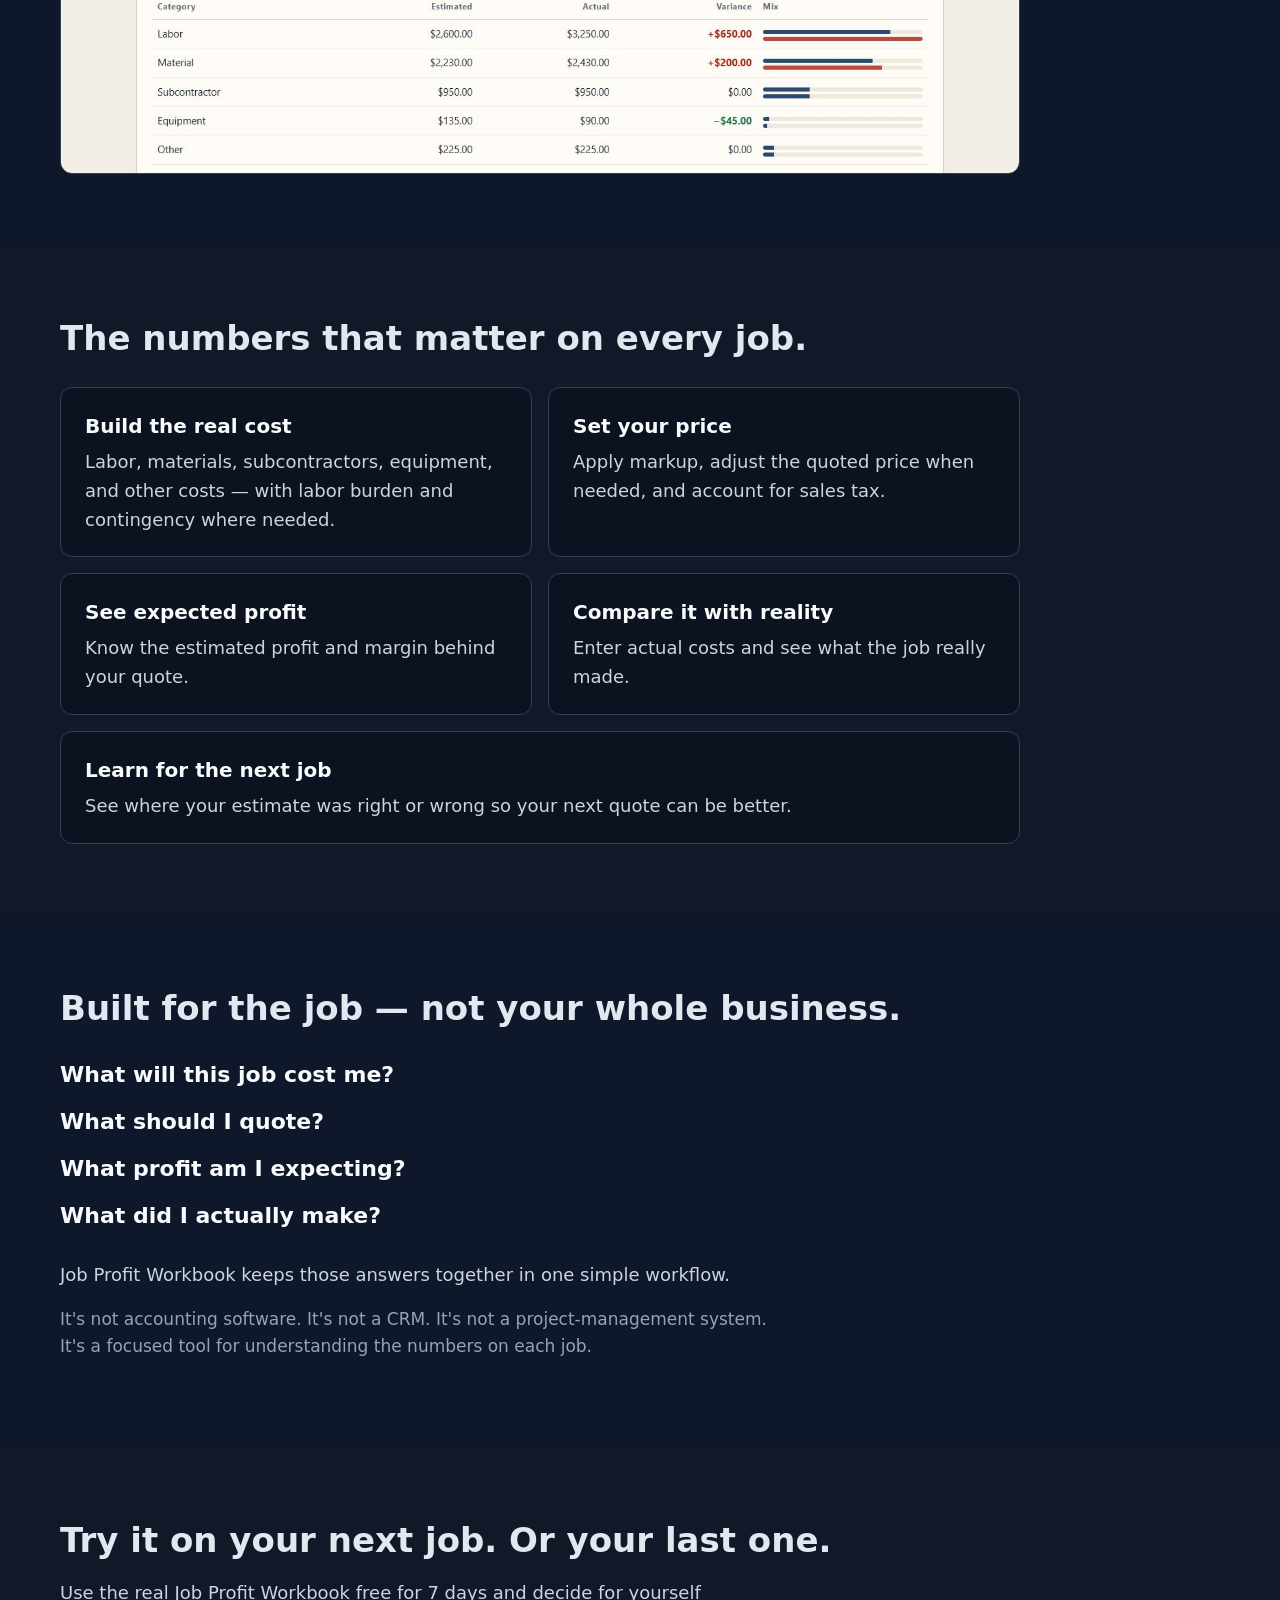
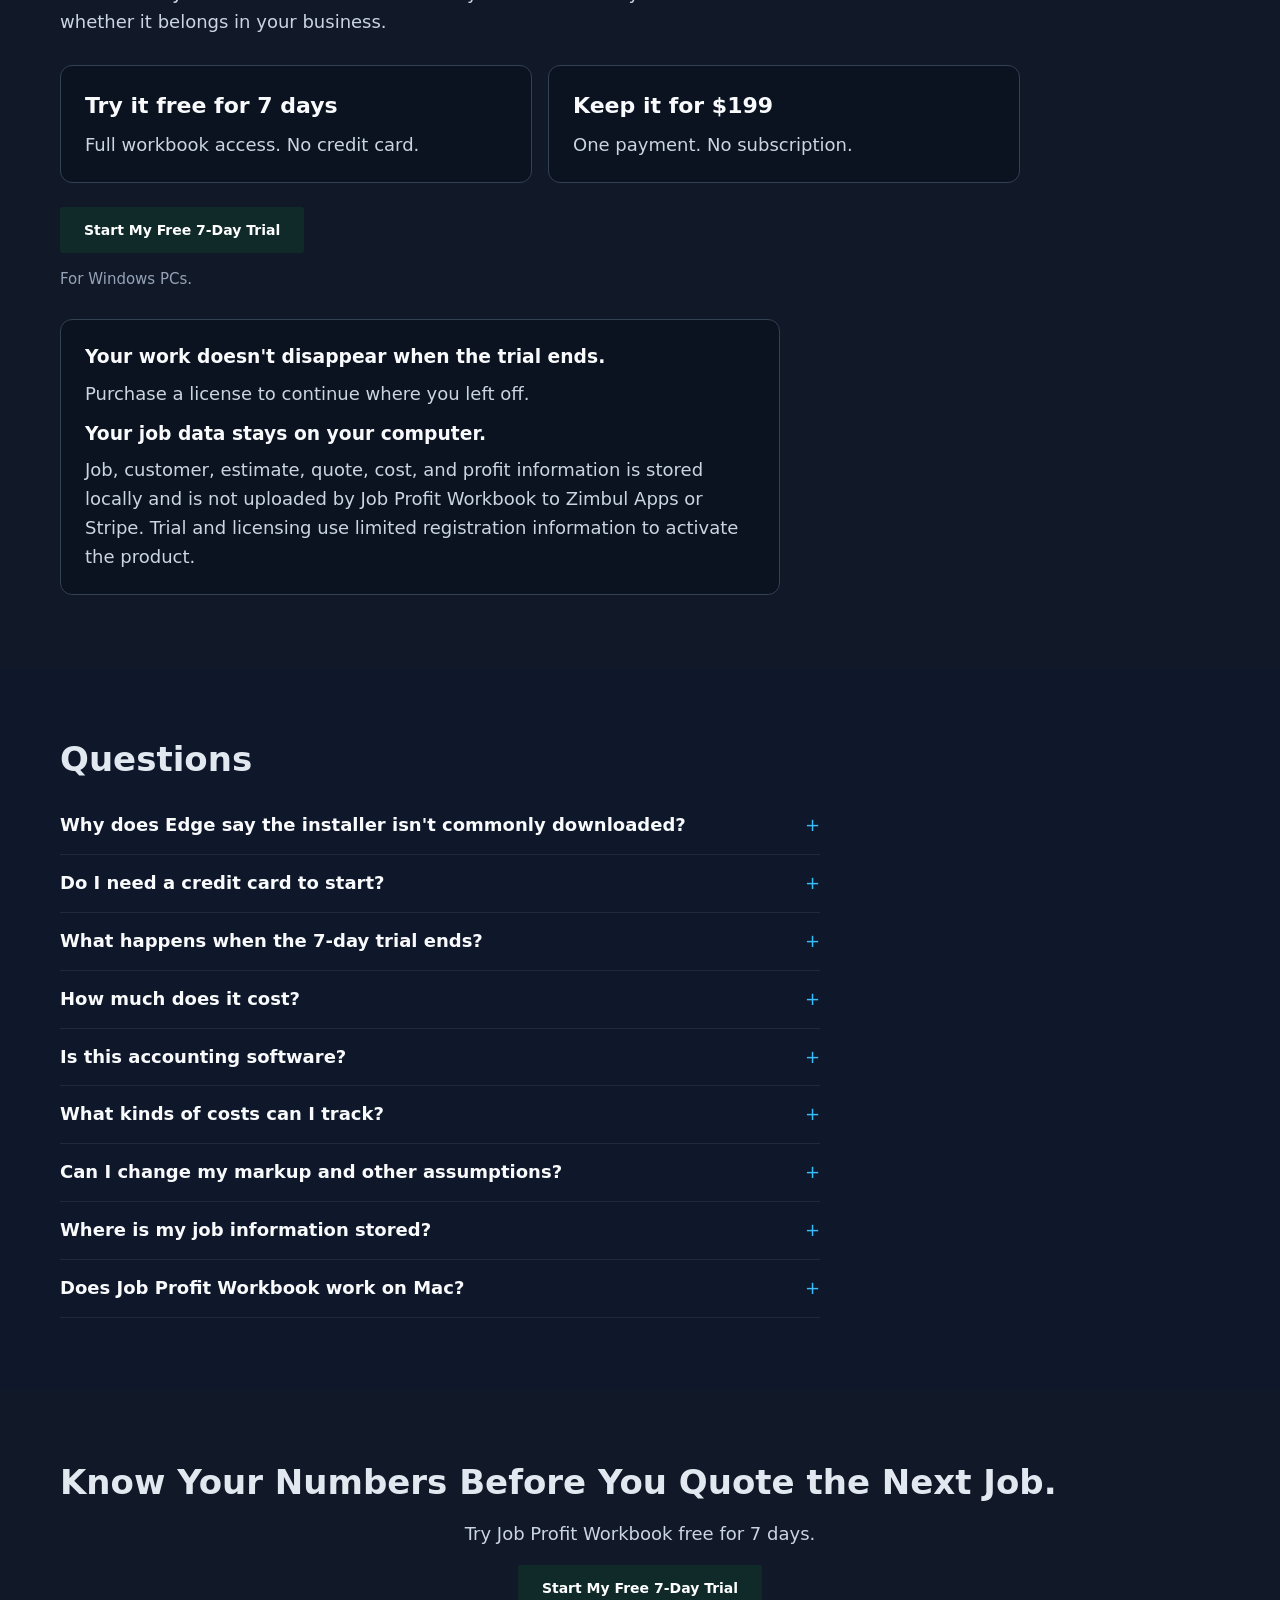
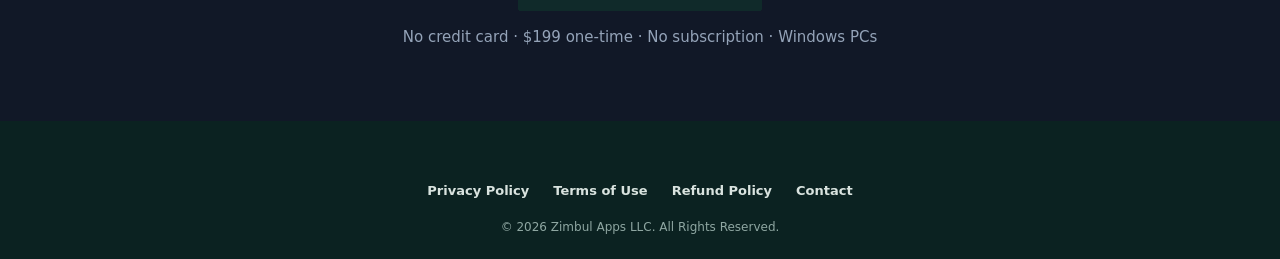
==== commit 2a04ac14: "Route all free trial buttons through name and email signup" ====
--- a/job-profit-workbook/index.html
+++ b/job-profit-workbook/index.html
@@ -35,8 +35,8 @@
         <h1>Know Your Numbers Before You Quote the Job.</h1>
         <p class="jpw-lede">Estimate your costs. Build the customer quote. Track what you actually spend. See what you really made.</p>
         <p class="jpw-offer-line"><strong>7-day free trial · No credit card · $199 one-time · No subscription</strong></p>
-        <a class="btn" href="JobProfitWorkbookSetup.exe" download="JobProfitWorkbookSetup.exe">Start My Free 7-Day Trial</a>
-        <span class="jpw-note">For Windows PCs. Downloads the installer. Start the 7-day trial in the workbook after it opens — no credit card.</span>
+        <a class="btn" href="/job-profit-workbook/trial/">Start My Free 7-Day Trial</a>
+        <span class="jpw-note">For Windows PCs. Enter your name and email, then download the installer. Your 7-day trial starts when you activate the installed app — no credit card.</span>
         <p class="jpw-note">Edge showing an uncommon-download warning? <a href="#download-help" onclick="document.getElementById('download-help').open = true">Verify the publisher and download</a>.</p>
     </div>
 </section>
@@ -134,7 +134,7 @@
                 <p>One payment. No subscription.</p>
             </div>
         </div>
-        <a class="btn" href="JobProfitWorkbookSetup.exe" download="JobProfitWorkbookSetup.exe">Start My Free 7-Day Trial</a>
+        <a class="btn" href="/job-profit-workbook/trial/">Start My Free 7-Day Trial</a>
         <span class="jpw-note">For Windows PCs.</span>
         <div class="jpw-keep">
             <h3>Your work doesn't disappear when the trial ends.</h3>
@@ -199,7 +199,7 @@
     <div class="container">
         <h2>Know Your Numbers Before You Quote the Next Job.</h2>
         <p>Try Job Profit Workbook free for 7 days.</p>
-        <a class="btn" href="JobProfitWorkbookSetup.exe" download="JobProfitWorkbookSetup.exe">Start My Free 7-Day Trial</a>
+        <a class="btn" href="/job-profit-workbook/trial/">Start My Free 7-Day Trial</a>
         <span class="jpw-note">No credit card · $199 one-time · No subscription · Windows PCs</span>
     </div>
 </section>
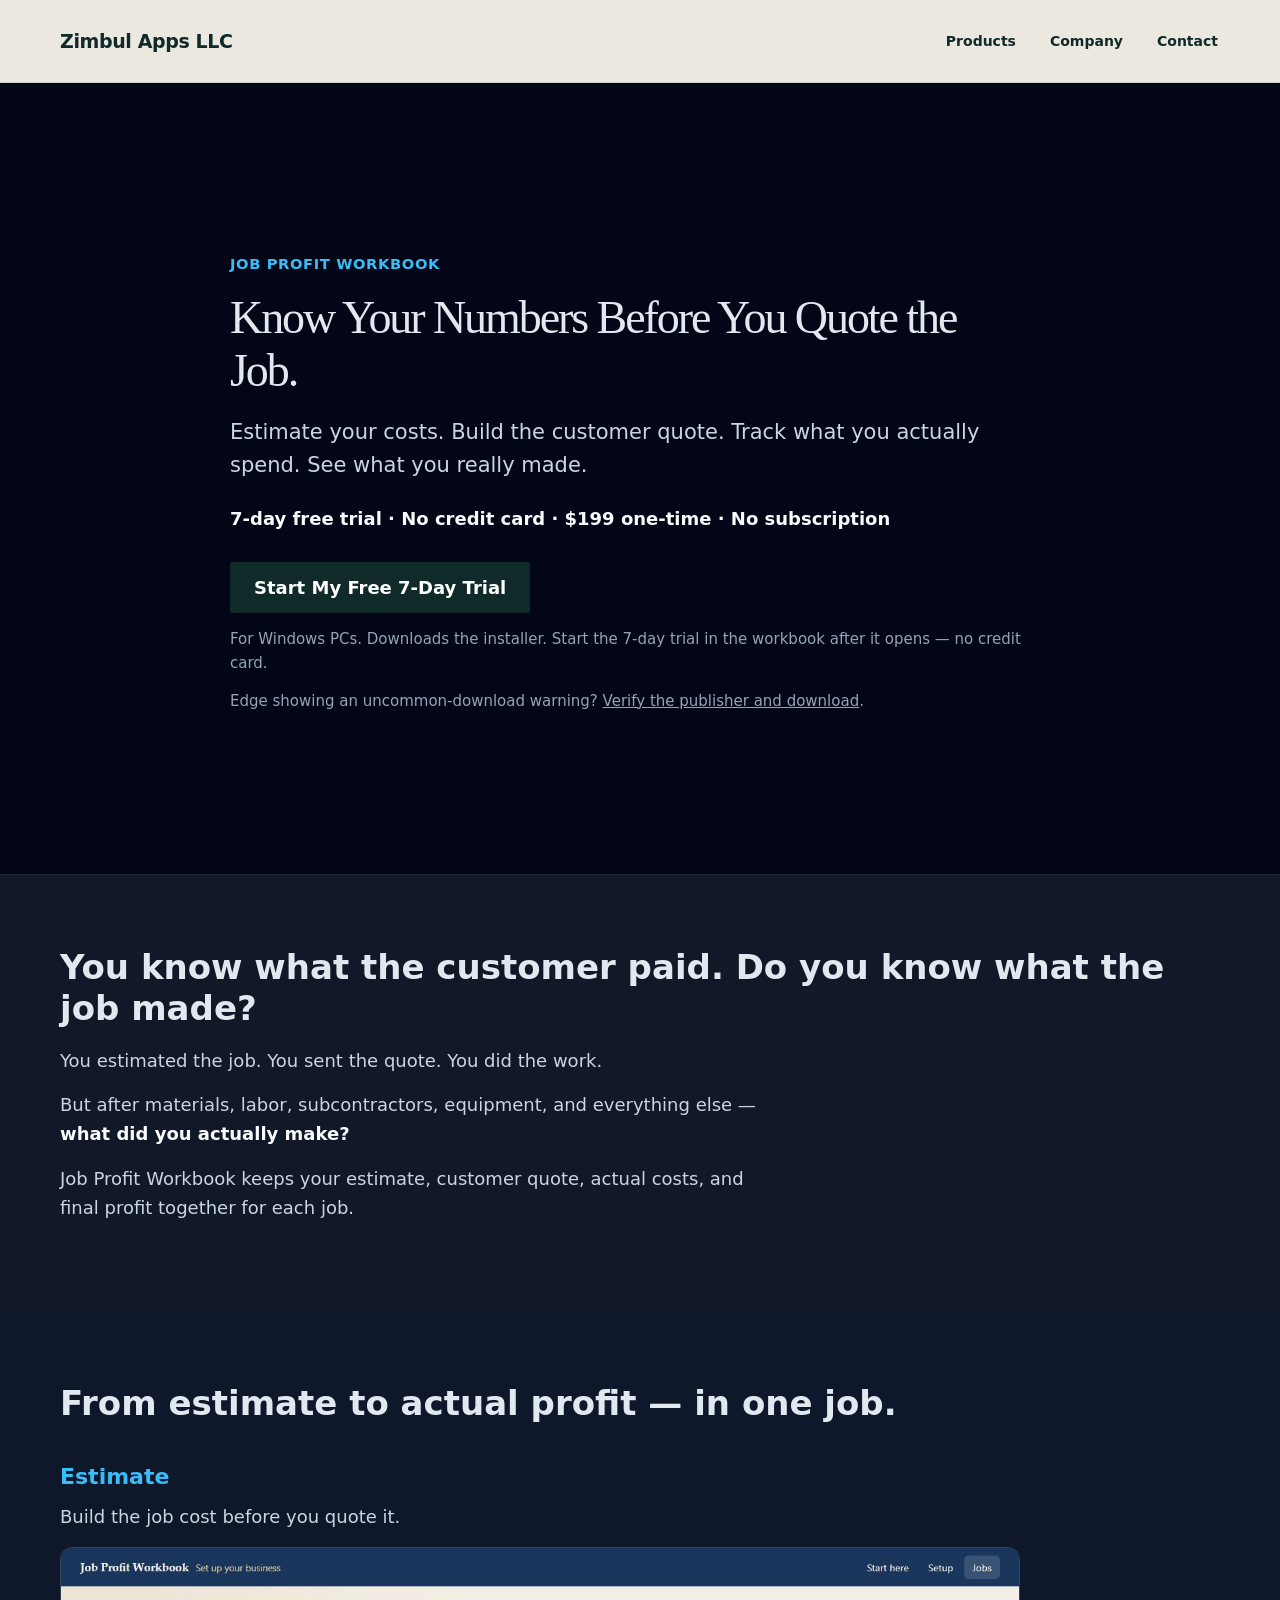
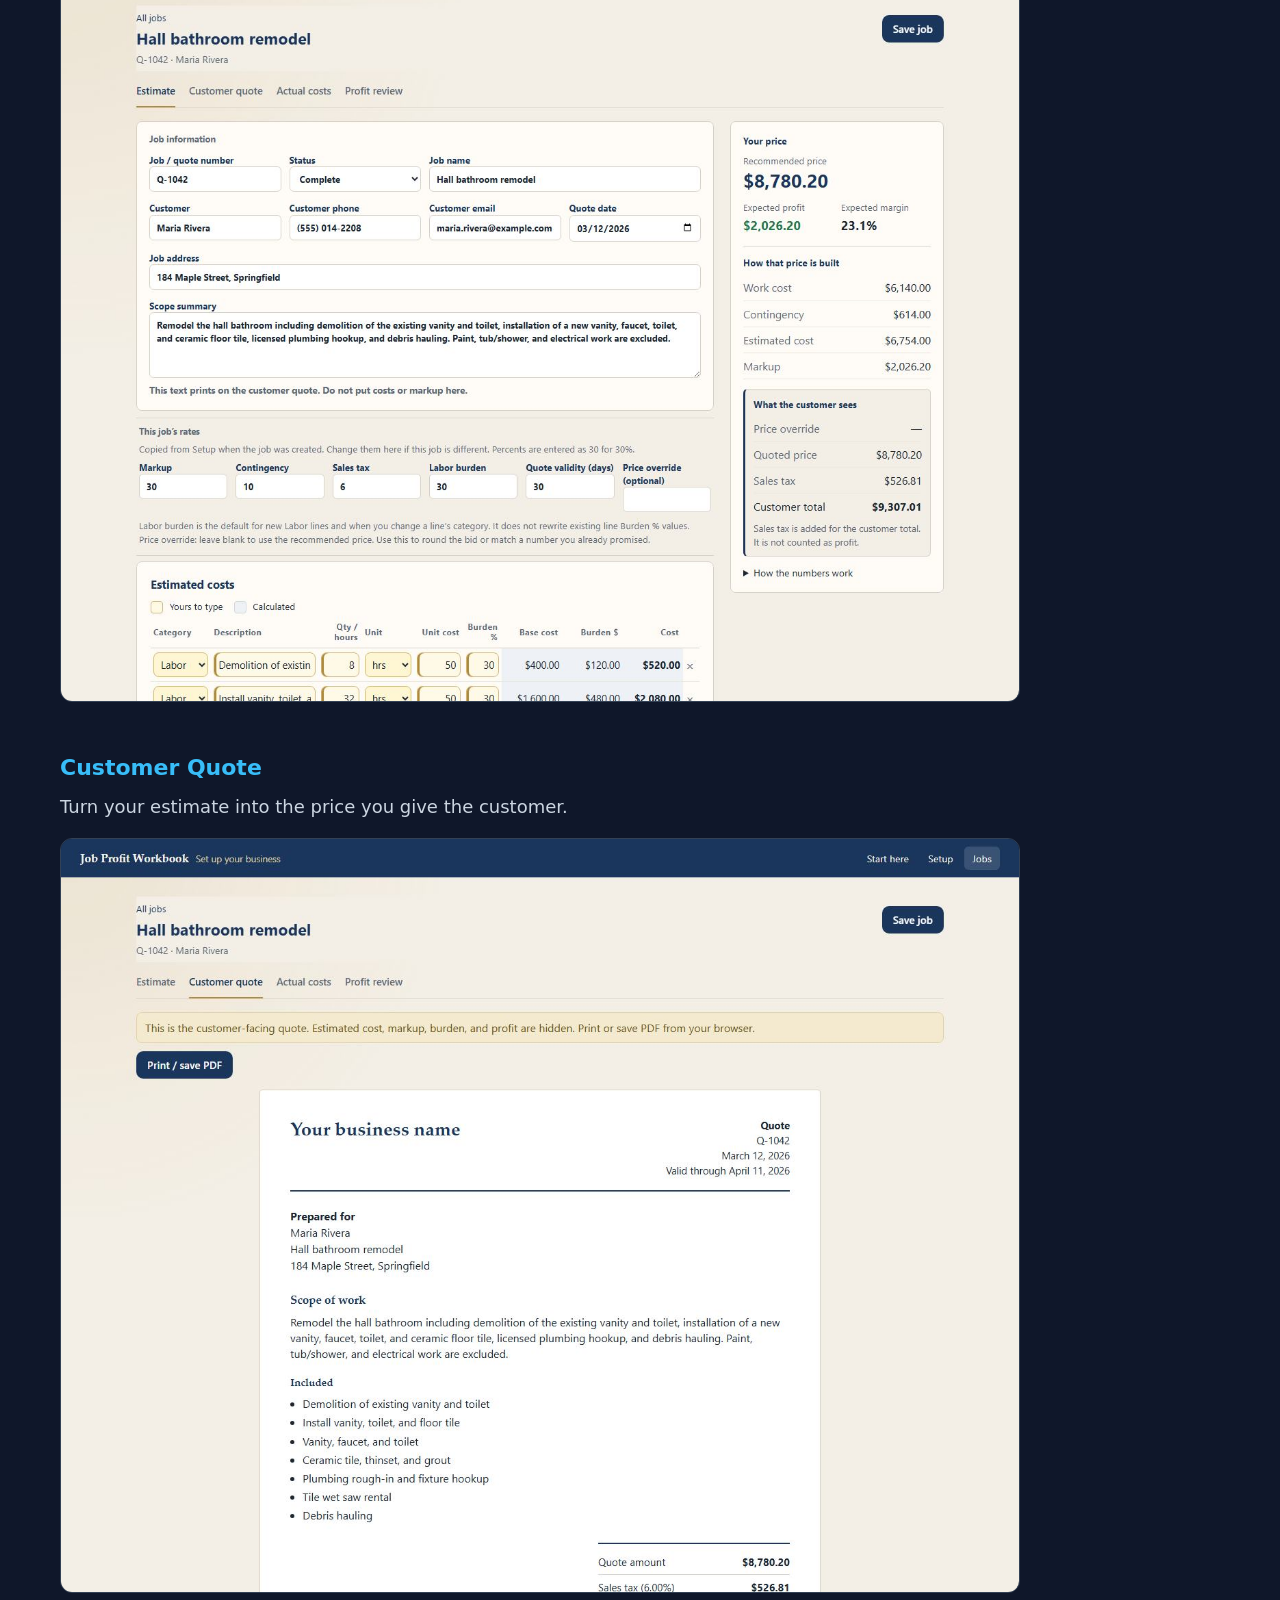
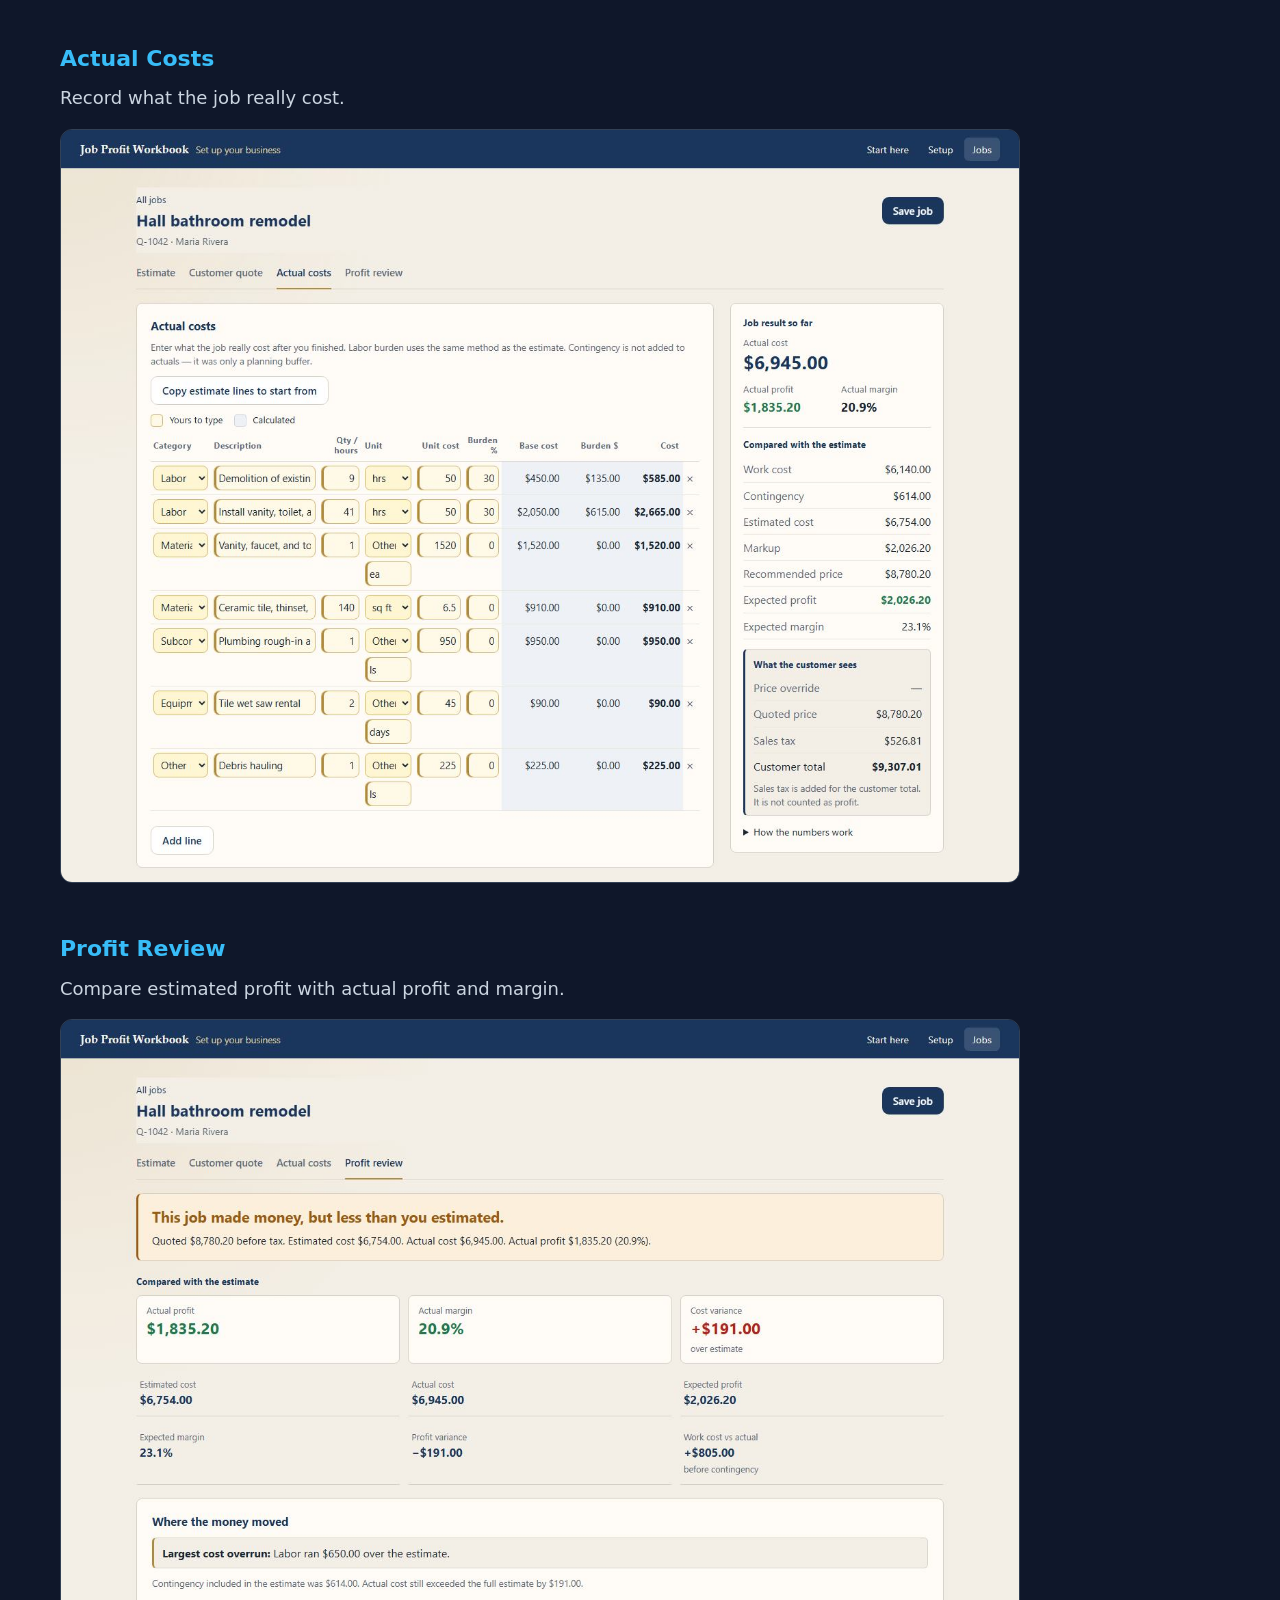
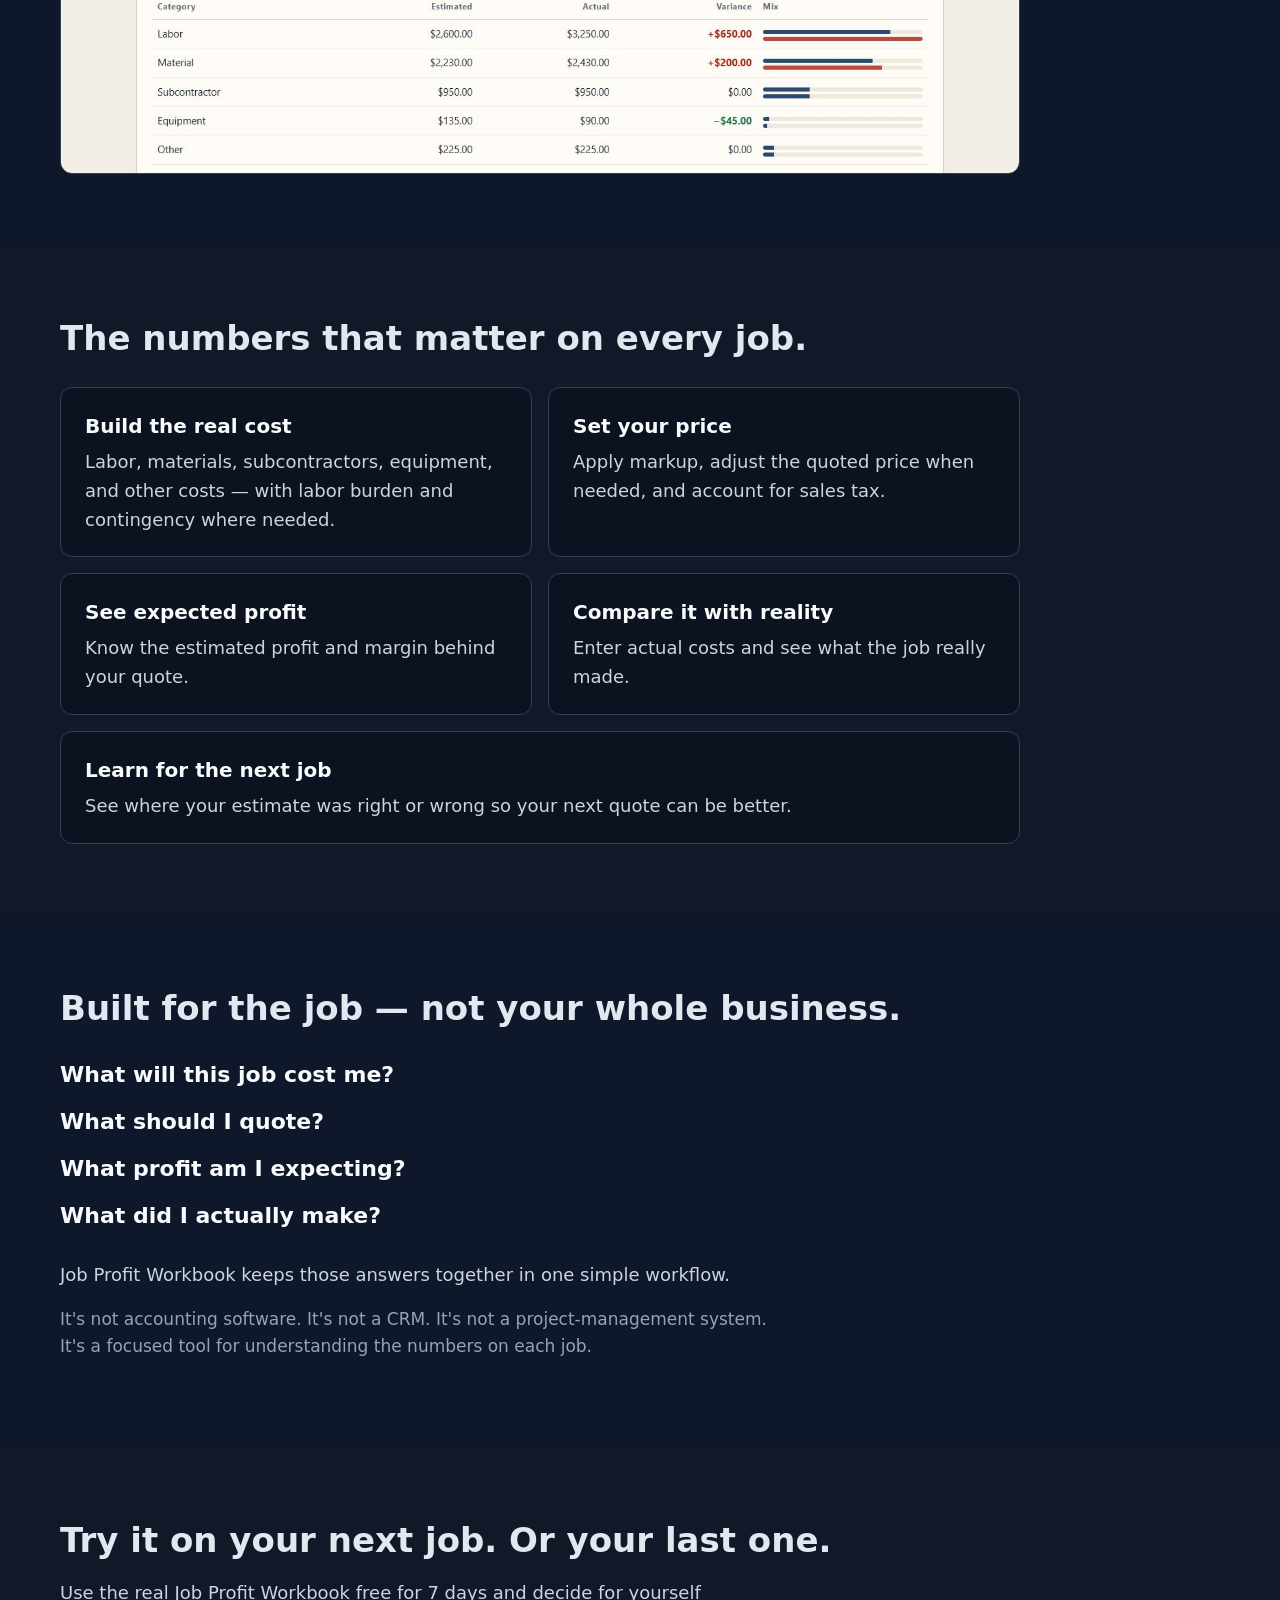
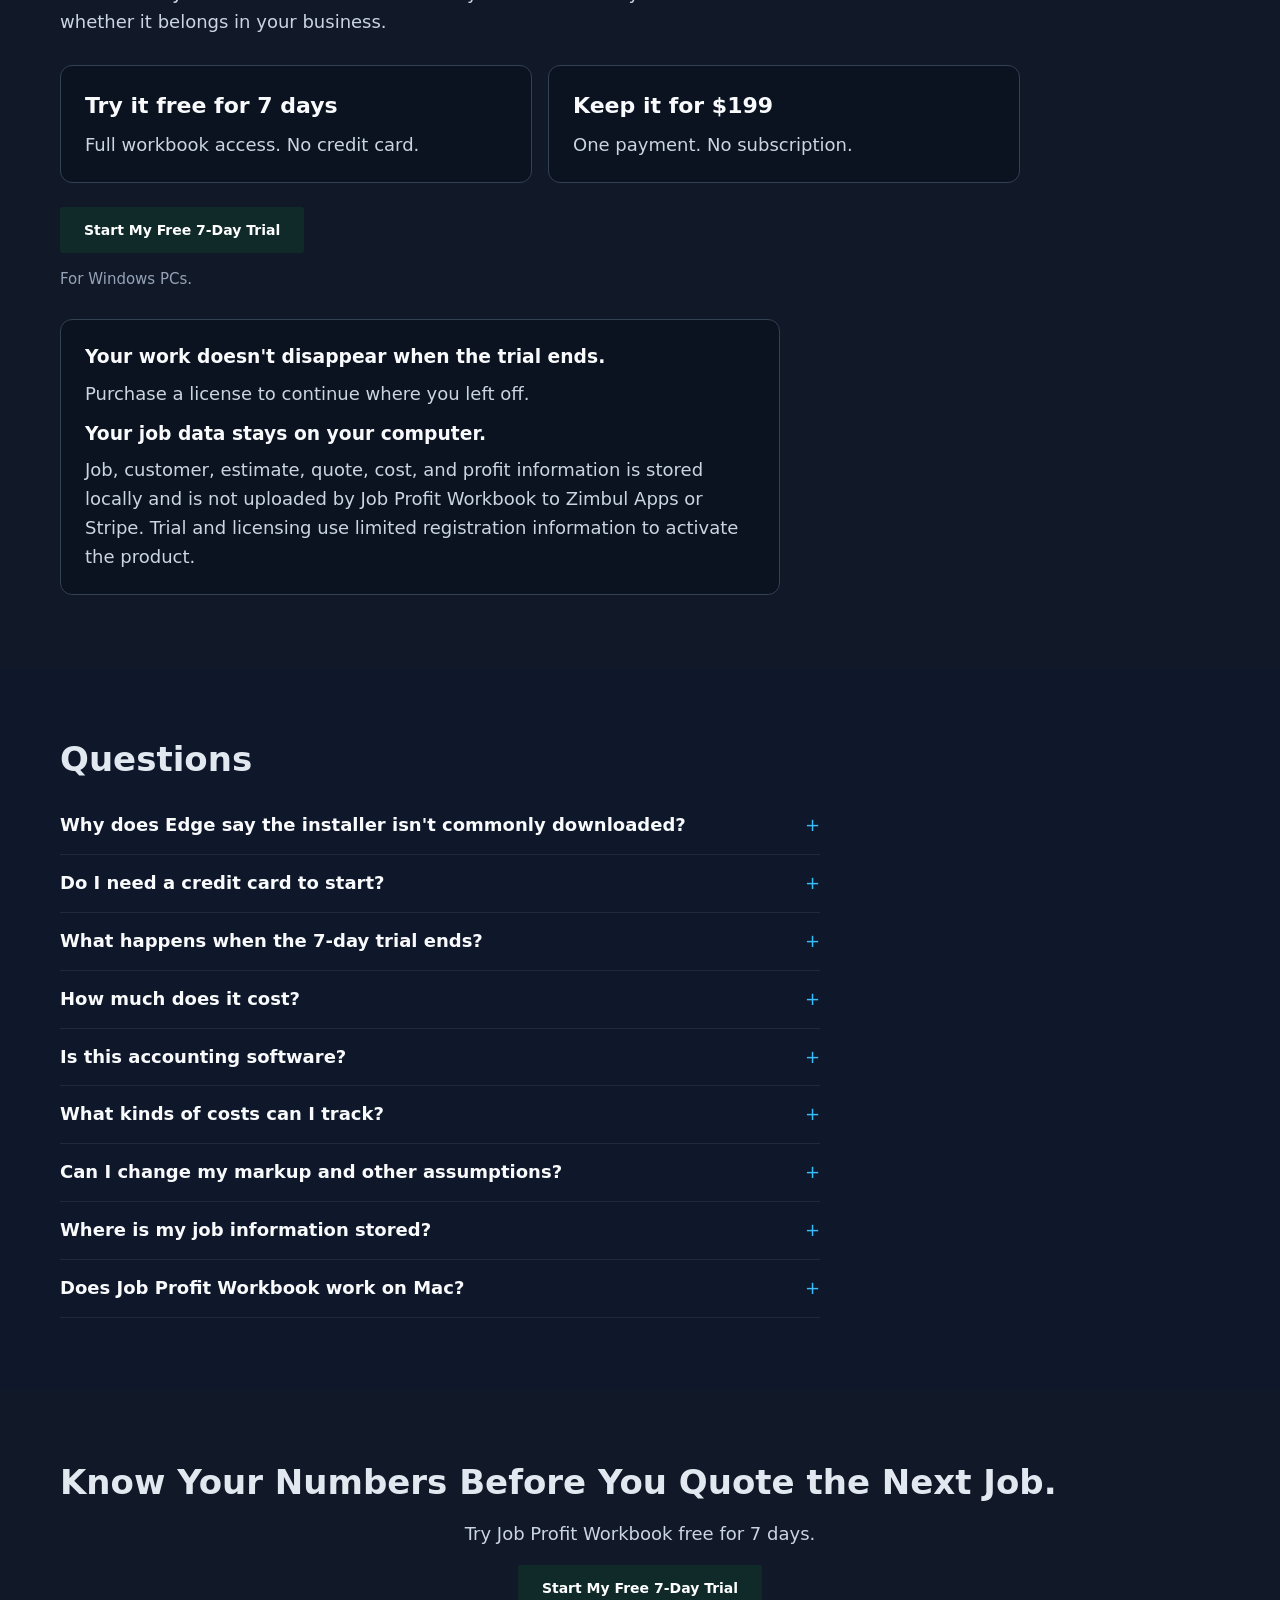
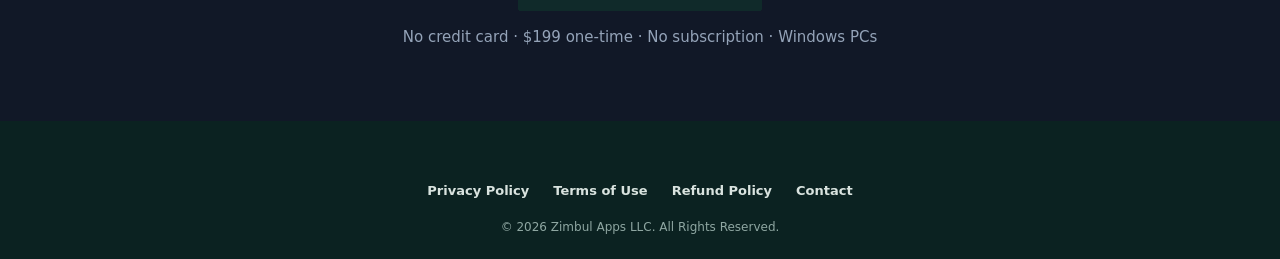
==== commit 13cce313: "Keep working trial download while Netlify signup submission is investigated" ====
--- a/job-profit-workbook/index.html
+++ b/job-profit-workbook/index.html
@@ -35,8 +35,8 @@
         <h1>Know Your Numbers Before You Quote the Job.</h1>
         <p class="jpw-lede">Estimate your costs. Build the customer quote. Track what you actually spend. See what you really made.</p>
         <p class="jpw-offer-line"><strong>7-day free trial · No credit card · $199 one-time · No subscription</strong></p>
-        <a class="btn" href="/job-profit-workbook/trial/">Start My Free 7-Day Trial</a>
-        <span class="jpw-note">For Windows PCs. Enter your name and email, then download the installer. Your 7-day trial starts when you activate the installed app — no credit card.</span>
+        <a class="btn" href="JobProfitWorkbookSetup.exe" download="JobProfitWorkbookSetup.exe">Start My Free 7-Day Trial</a>
+        <span class="jpw-note">For Windows PCs. Downloads the installer. Start the 7-day trial in the workbook after it opens — no credit card.</span>
         <p class="jpw-note">Edge showing an uncommon-download warning? <a href="#download-help" onclick="document.getElementById('download-help').open = true">Verify the publisher and download</a>.</p>
     </div>
 </section>
@@ -134,7 +134,7 @@
                 <p>One payment. No subscription.</p>
             </div>
         </div>
-        <a class="btn" href="/job-profit-workbook/trial/">Start My Free 7-Day Trial</a>
+        <a class="btn" href="JobProfitWorkbookSetup.exe" download="JobProfitWorkbookSetup.exe">Start My Free 7-Day Trial</a>
         <span class="jpw-note">For Windows PCs.</span>
         <div class="jpw-keep">
             <h3>Your work doesn't disappear when the trial ends.</h3>
@@ -199,7 +199,7 @@
     <div class="container">
         <h2>Know Your Numbers Before You Quote the Next Job.</h2>
         <p>Try Job Profit Workbook free for 7 days.</p>
-        <a class="btn" href="/job-profit-workbook/trial/">Start My Free 7-Day Trial</a>
+        <a class="btn" href="JobProfitWorkbookSetup.exe" download="JobProfitWorkbookSetup.exe">Start My Free 7-Day Trial</a>
         <span class="jpw-note">No credit card · $199 one-time · No subscription · Windows PCs</span>
     </div>
 </section>
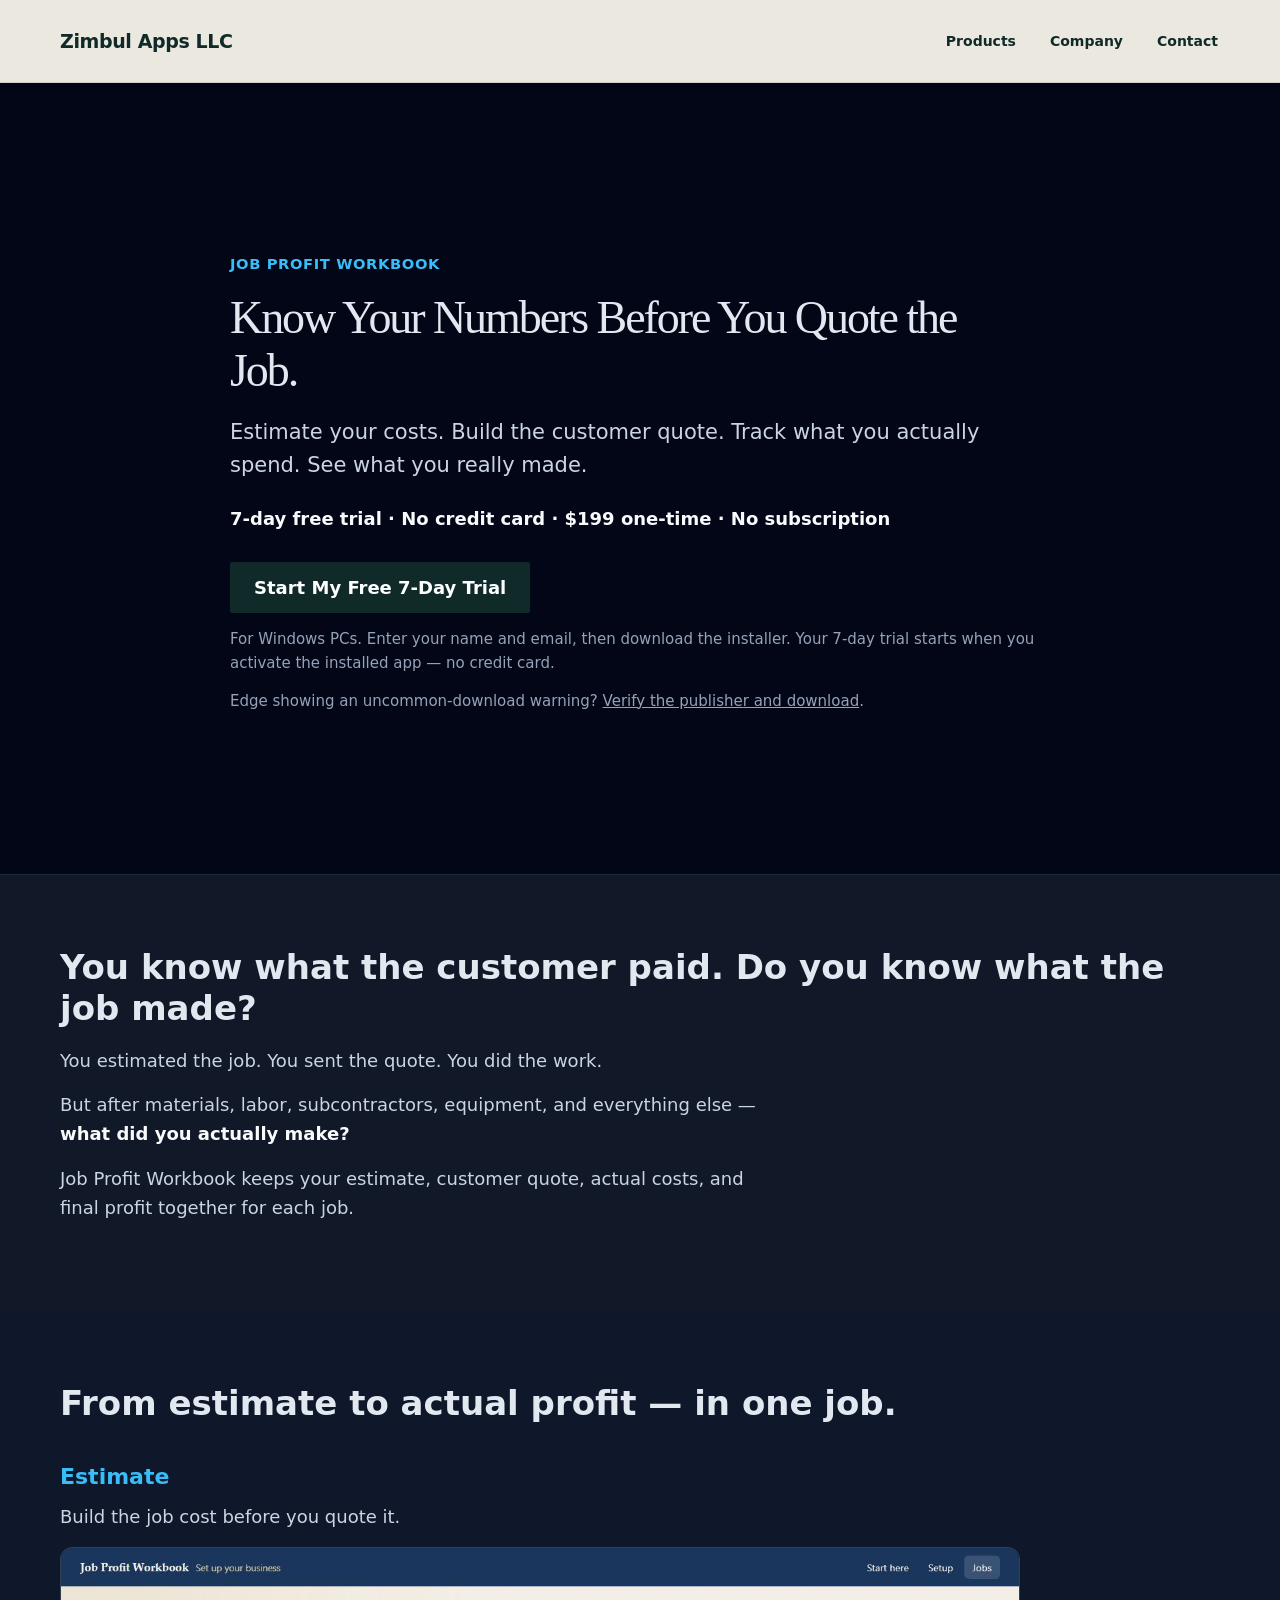
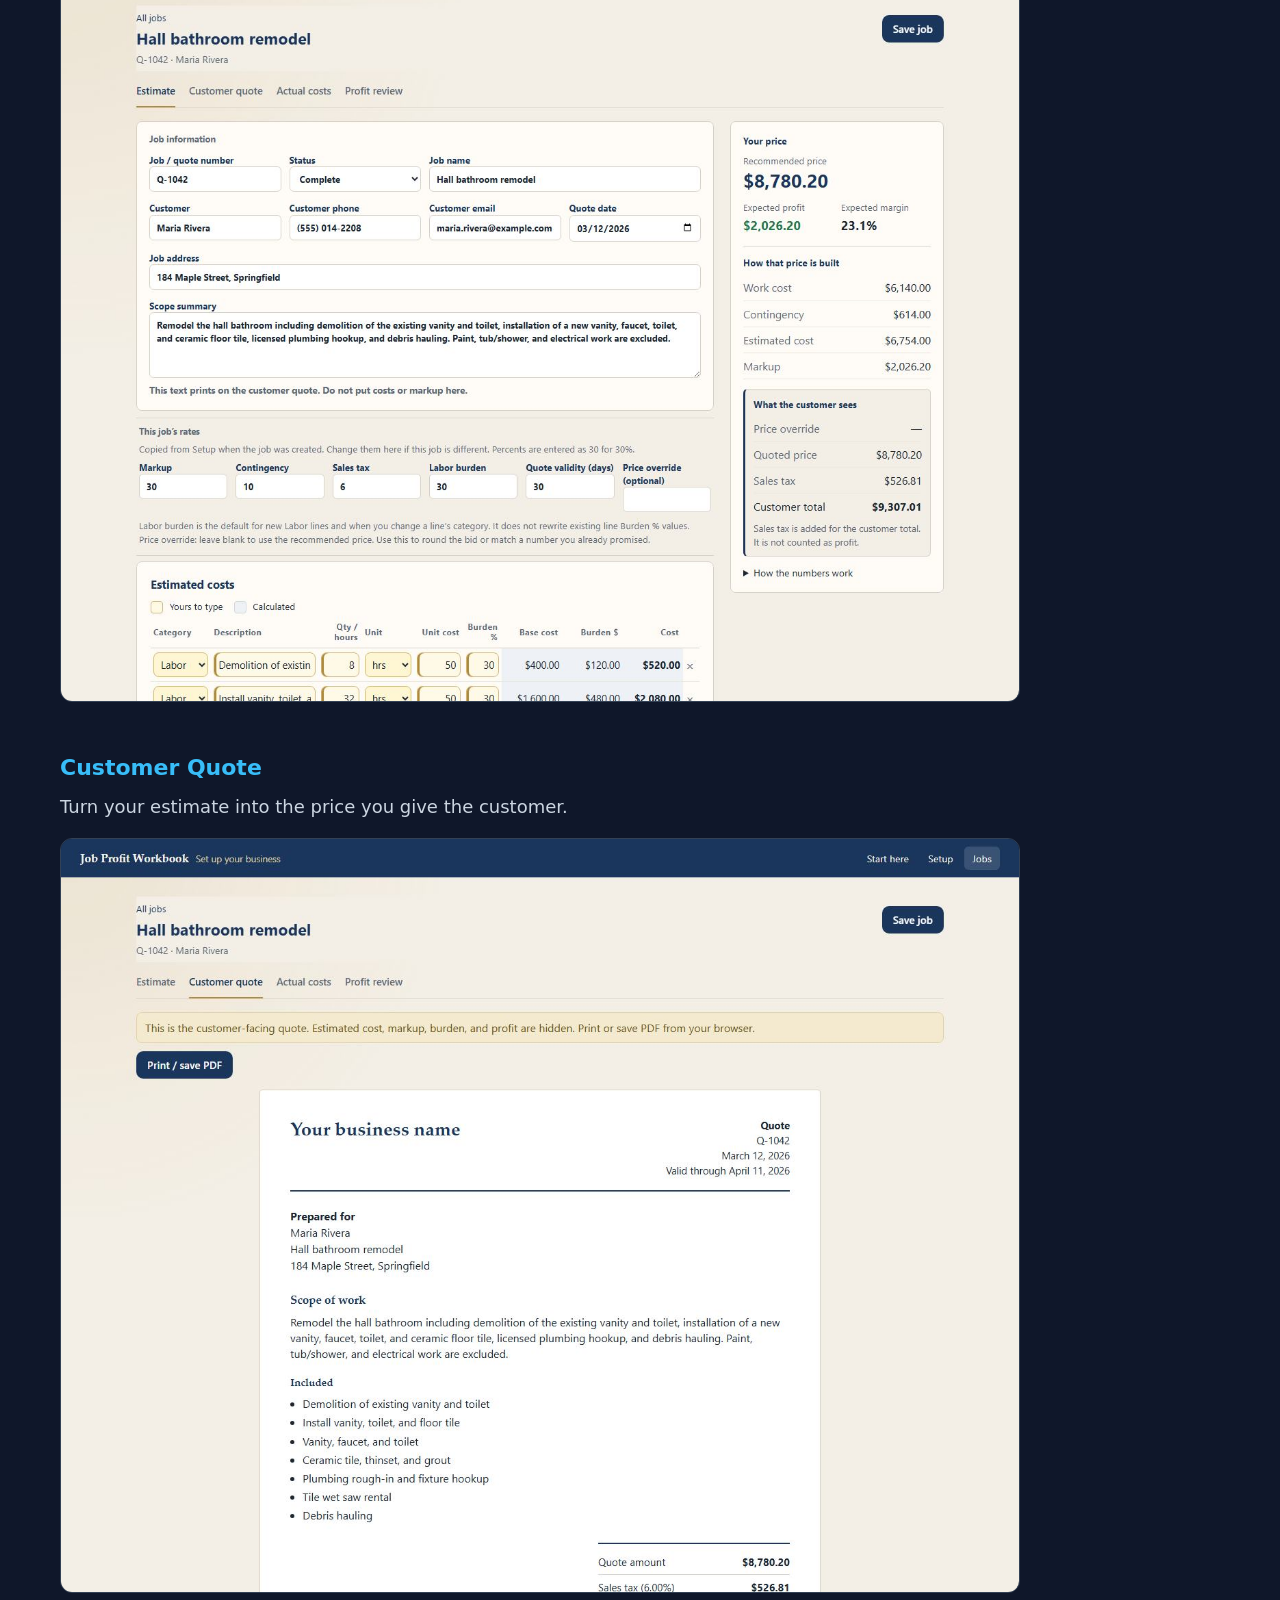
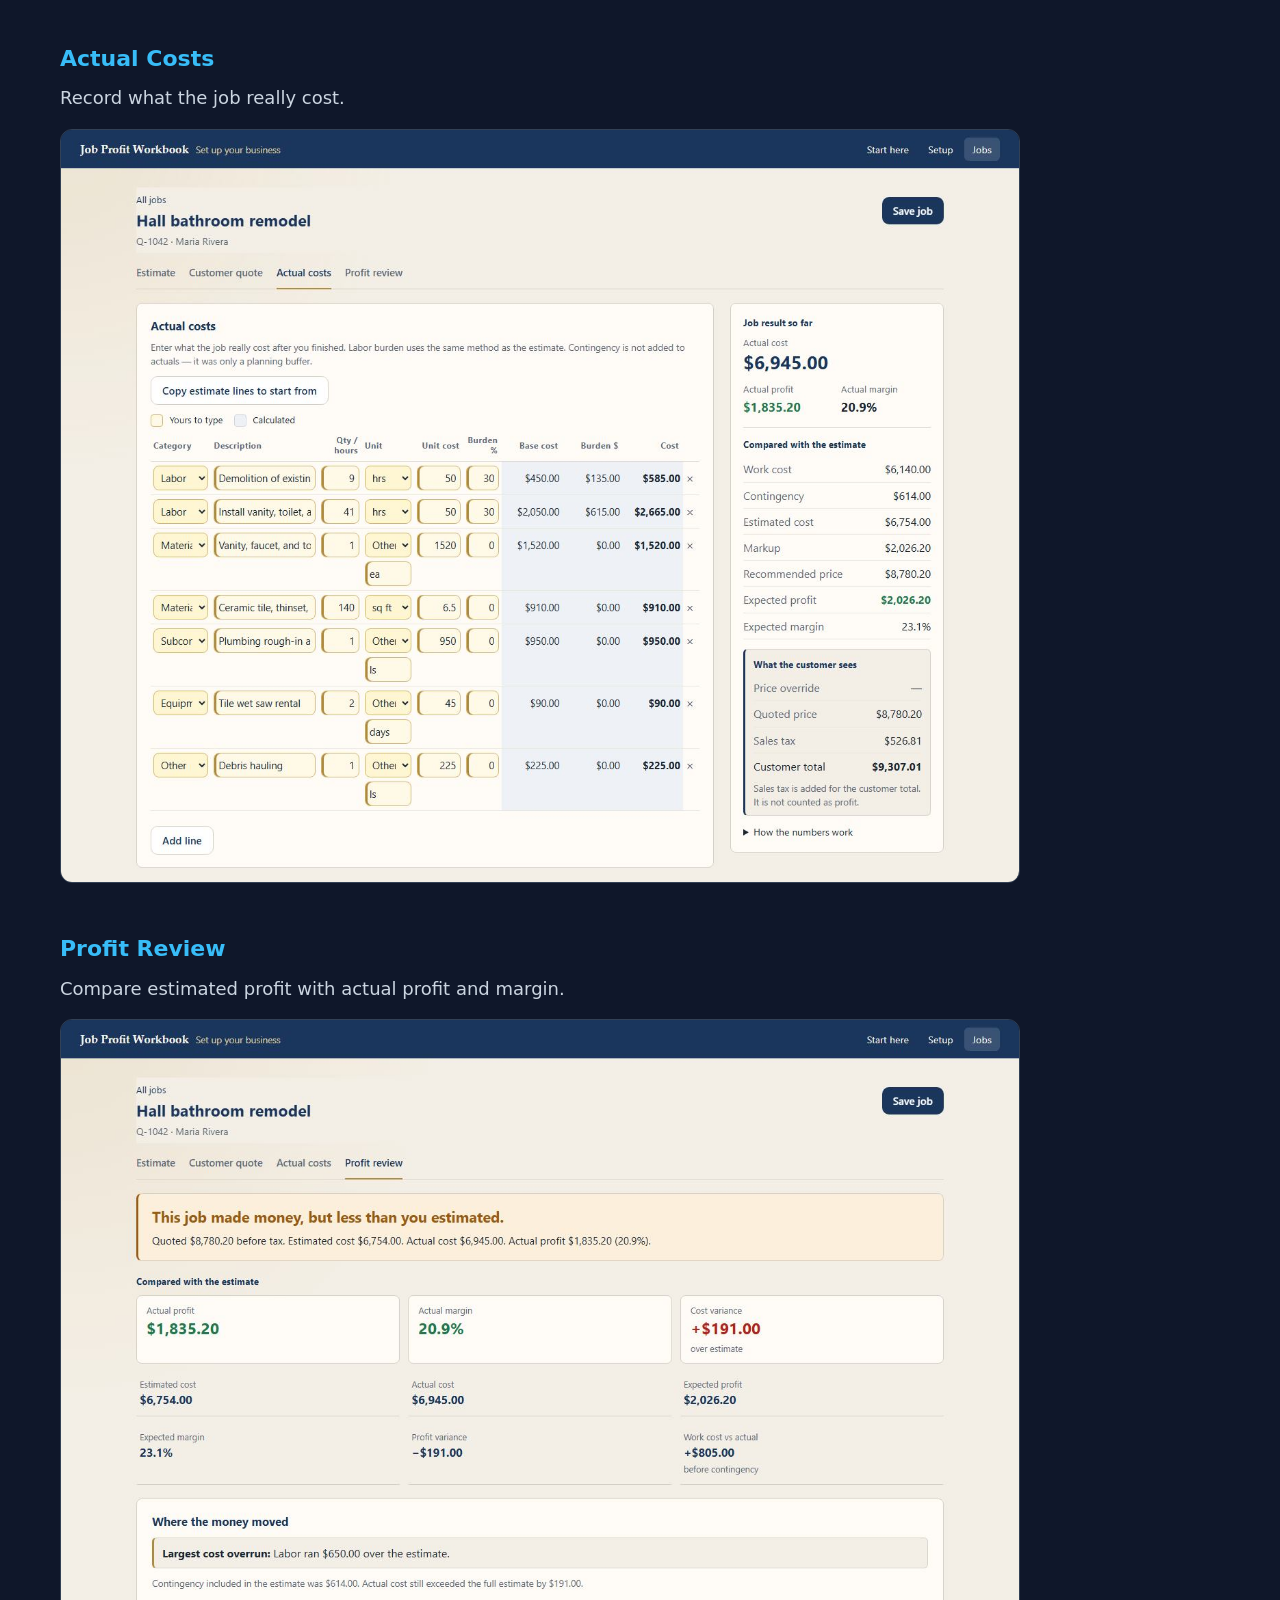
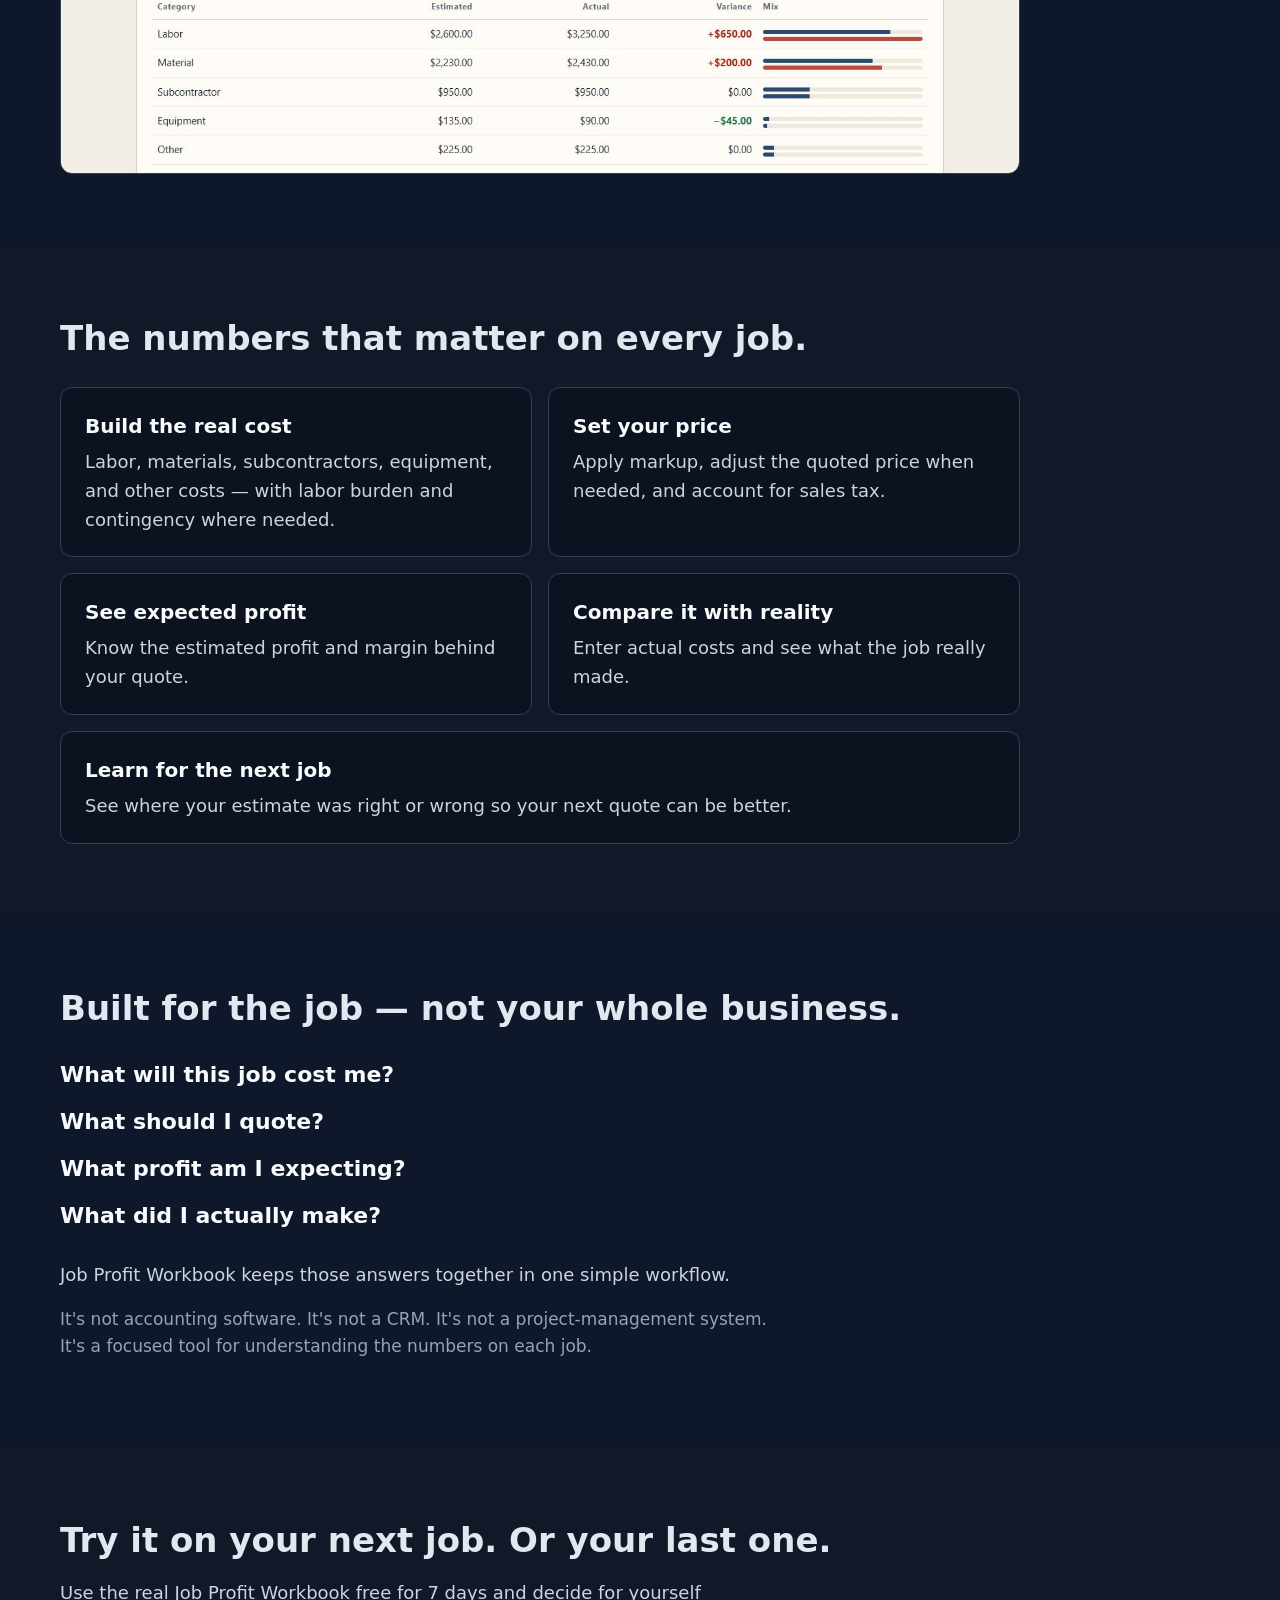
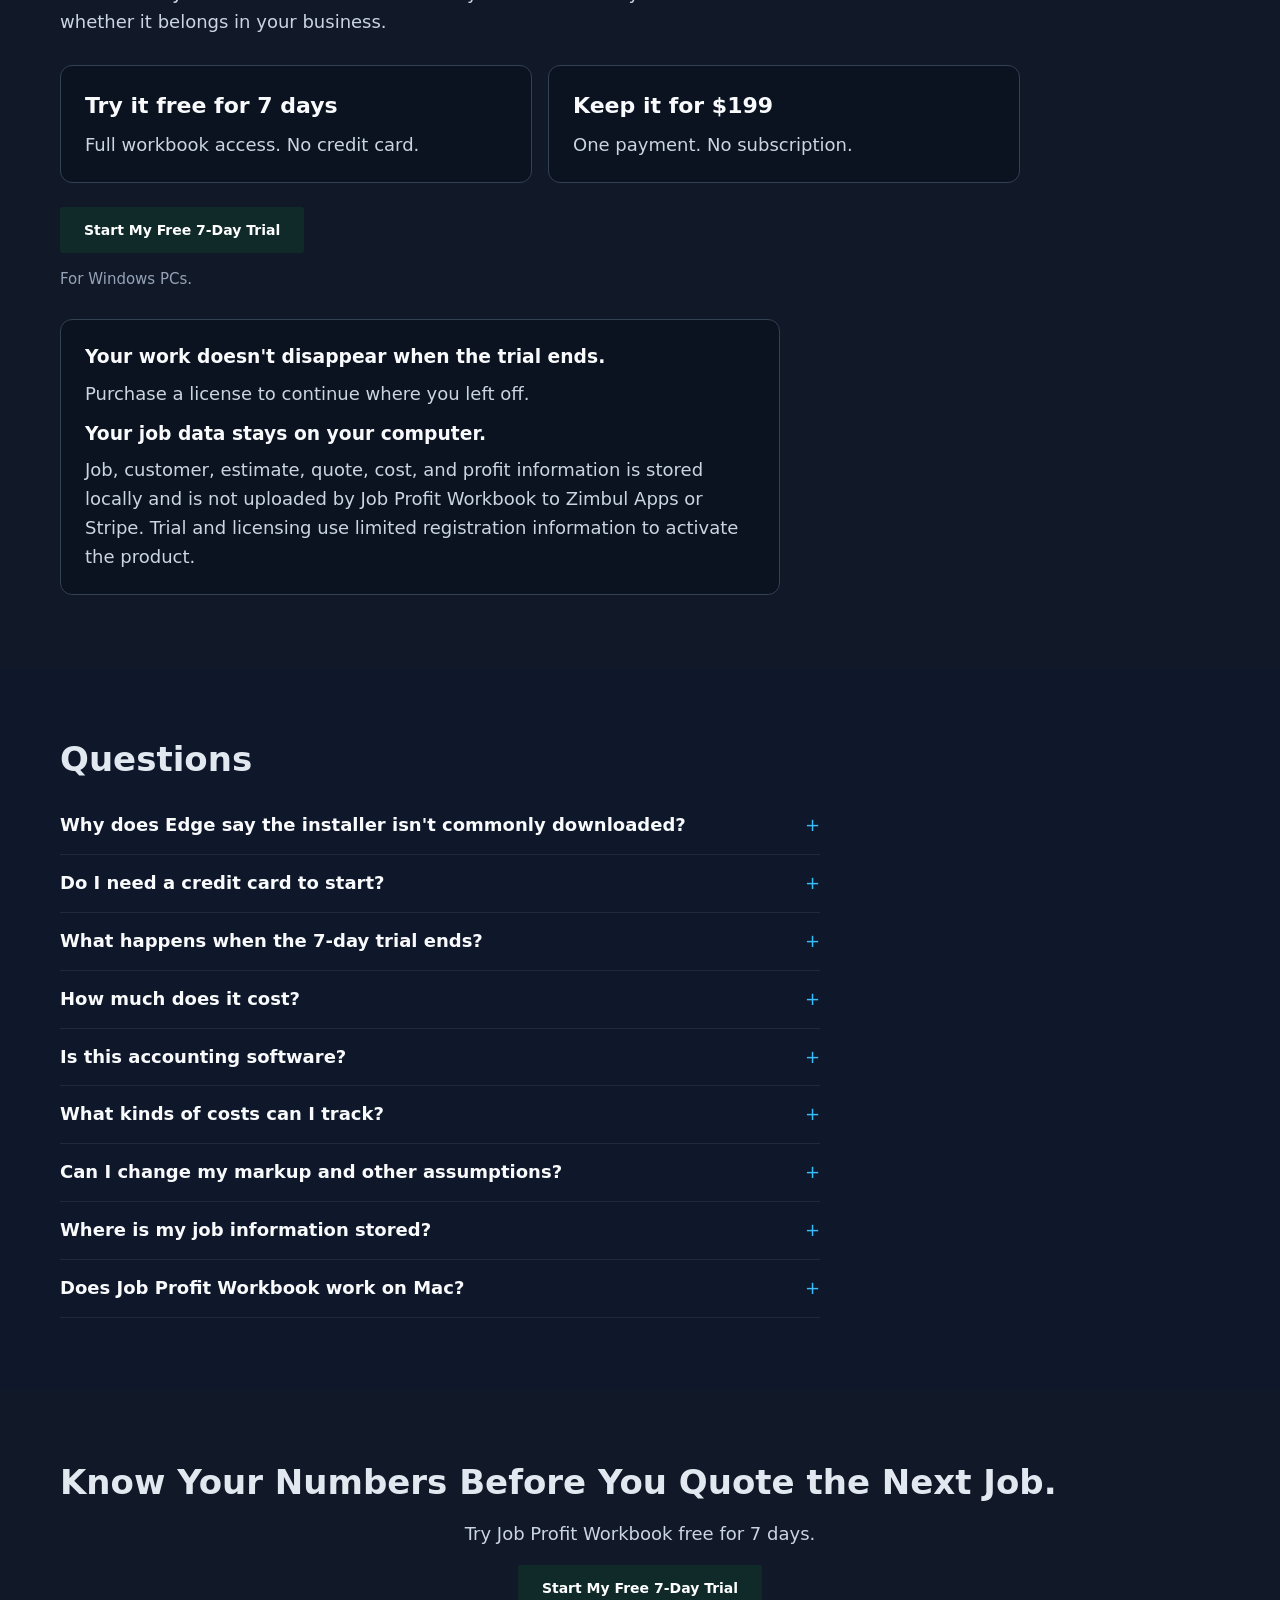
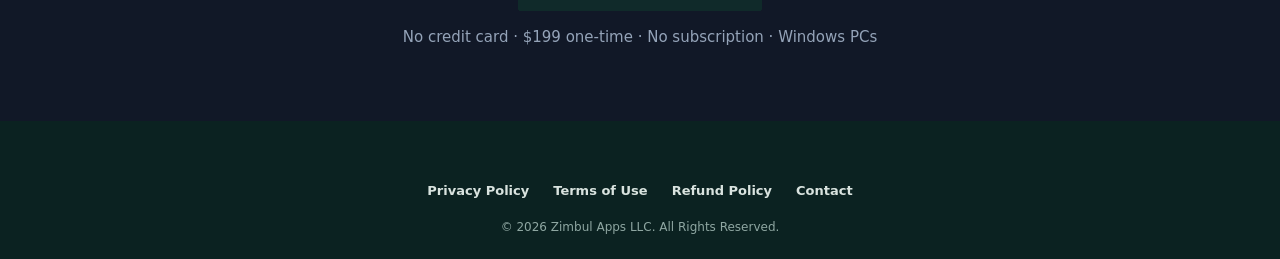
==== commit 7e596676: "Prepare signup activation pending successful Netlify form test" ====
--- a/job-profit-workbook/index.html
+++ b/job-profit-workbook/index.html
@@ -35,8 +35,8 @@
         <h1>Know Your Numbers Before You Quote the Job.</h1>
         <p class="jpw-lede">Estimate your costs. Build the customer quote. Track what you actually spend. See what you really made.</p>
         <p class="jpw-offer-line"><strong>7-day free trial · No credit card · $199 one-time · No subscription</strong></p>
-        <a class="btn" href="JobProfitWorkbookSetup.exe" download="JobProfitWorkbookSetup.exe">Start My Free 7-Day Trial</a>
-        <span class="jpw-note">For Windows PCs. Downloads the installer. Start the 7-day trial in the workbook after it opens — no credit card.</span>
+        <a class="btn" href="/job-profit-workbook/trial/">Start My Free 7-Day Trial</a>
+        <span class="jpw-note">For Windows PCs. Enter your name and email, then download the installer. Your 7-day trial starts when you activate the installed app — no credit card.</span>
         <p class="jpw-note">Edge showing an uncommon-download warning? <a href="#download-help" onclick="document.getElementById('download-help').open = true">Verify the publisher and download</a>.</p>
     </div>
 </section>
@@ -134,7 +134,7 @@
                 <p>One payment. No subscription.</p>
             </div>
         </div>
-        <a class="btn" href="JobProfitWorkbookSetup.exe" download="JobProfitWorkbookSetup.exe">Start My Free 7-Day Trial</a>
+        <a class="btn" href="/job-profit-workbook/trial/">Start My Free 7-Day Trial</a>
         <span class="jpw-note">For Windows PCs.</span>
         <div class="jpw-keep">
             <h3>Your work doesn't disappear when the trial ends.</h3>
@@ -199,7 +199,7 @@
     <div class="container">
         <h2>Know Your Numbers Before You Quote the Next Job.</h2>
         <p>Try Job Profit Workbook free for 7 days.</p>
-        <a class="btn" href="JobProfitWorkbookSetup.exe" download="JobProfitWorkbookSetup.exe">Start My Free 7-Day Trial</a>
+        <a class="btn" href="/job-profit-workbook/trial/">Start My Free 7-Day Trial</a>
         <span class="jpw-note">No credit card · $199 one-time · No subscription · Windows PCs</span>
     </div>
 </section>
